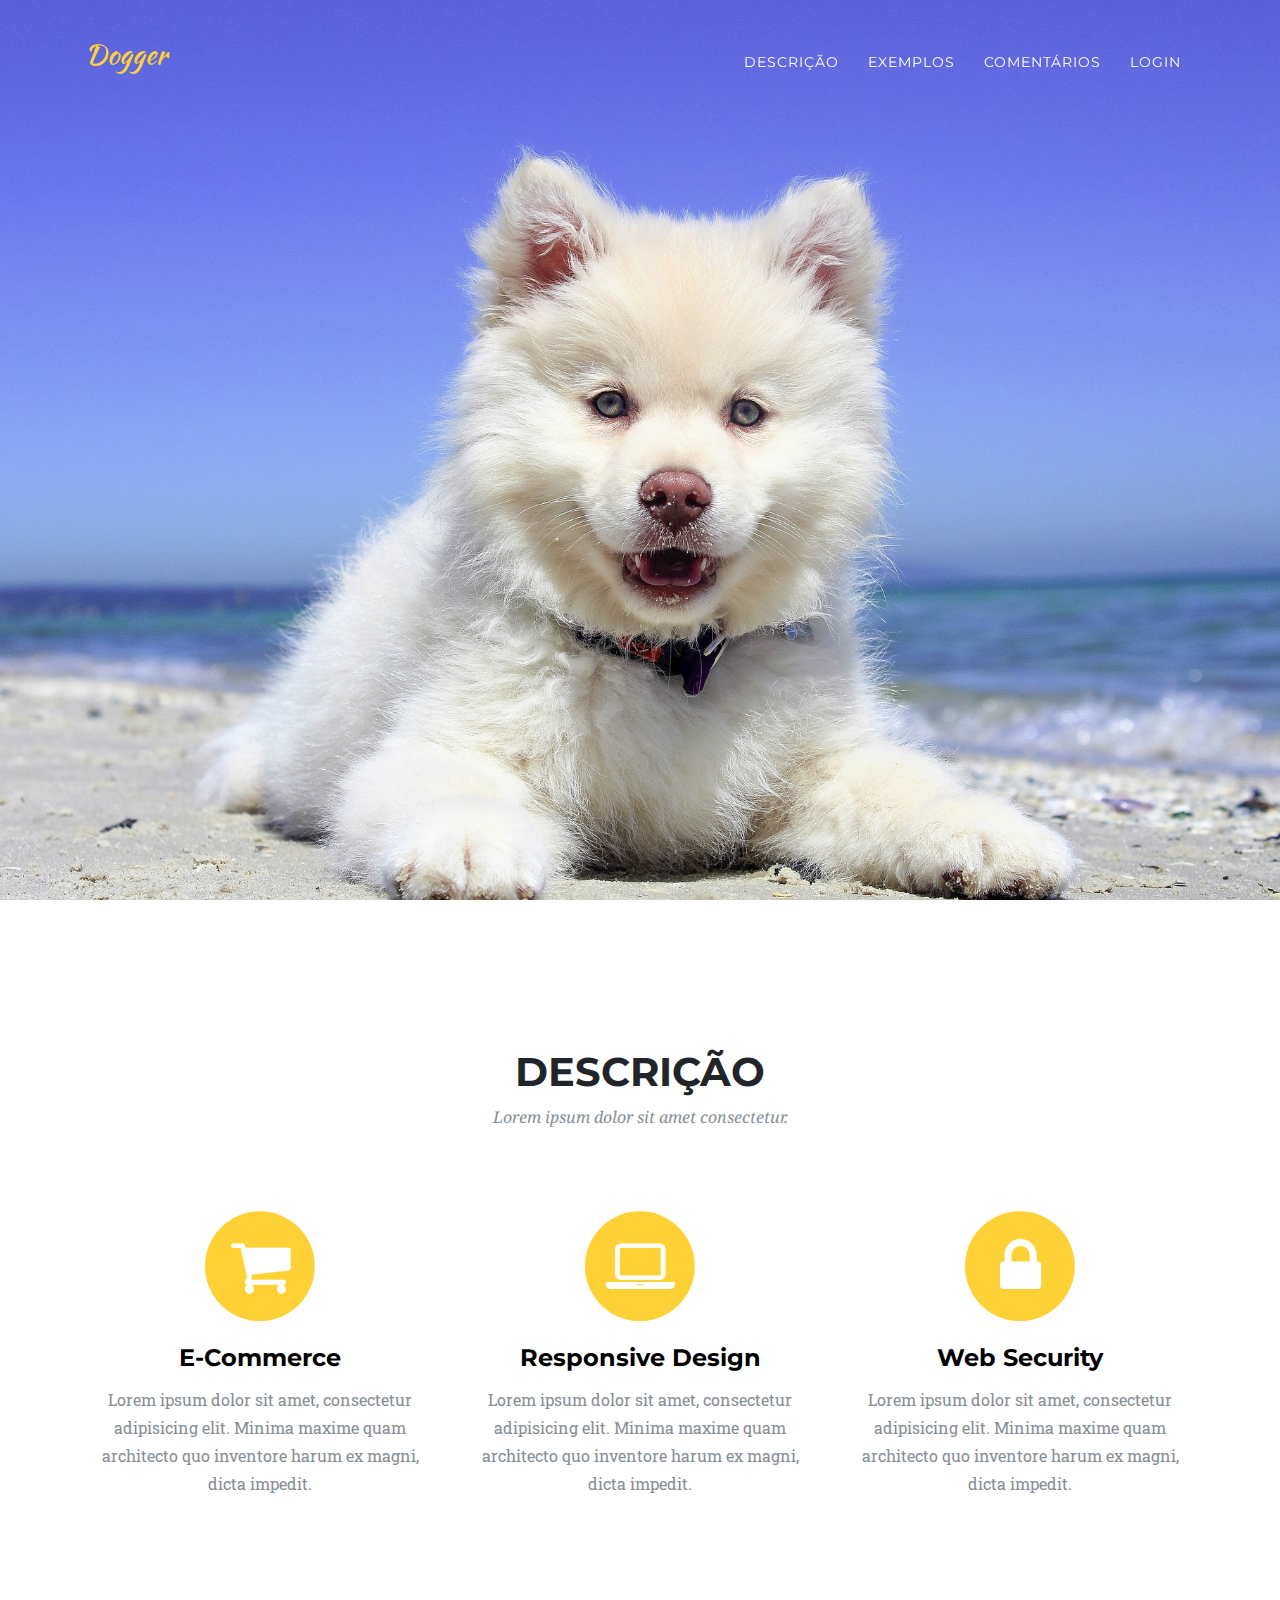
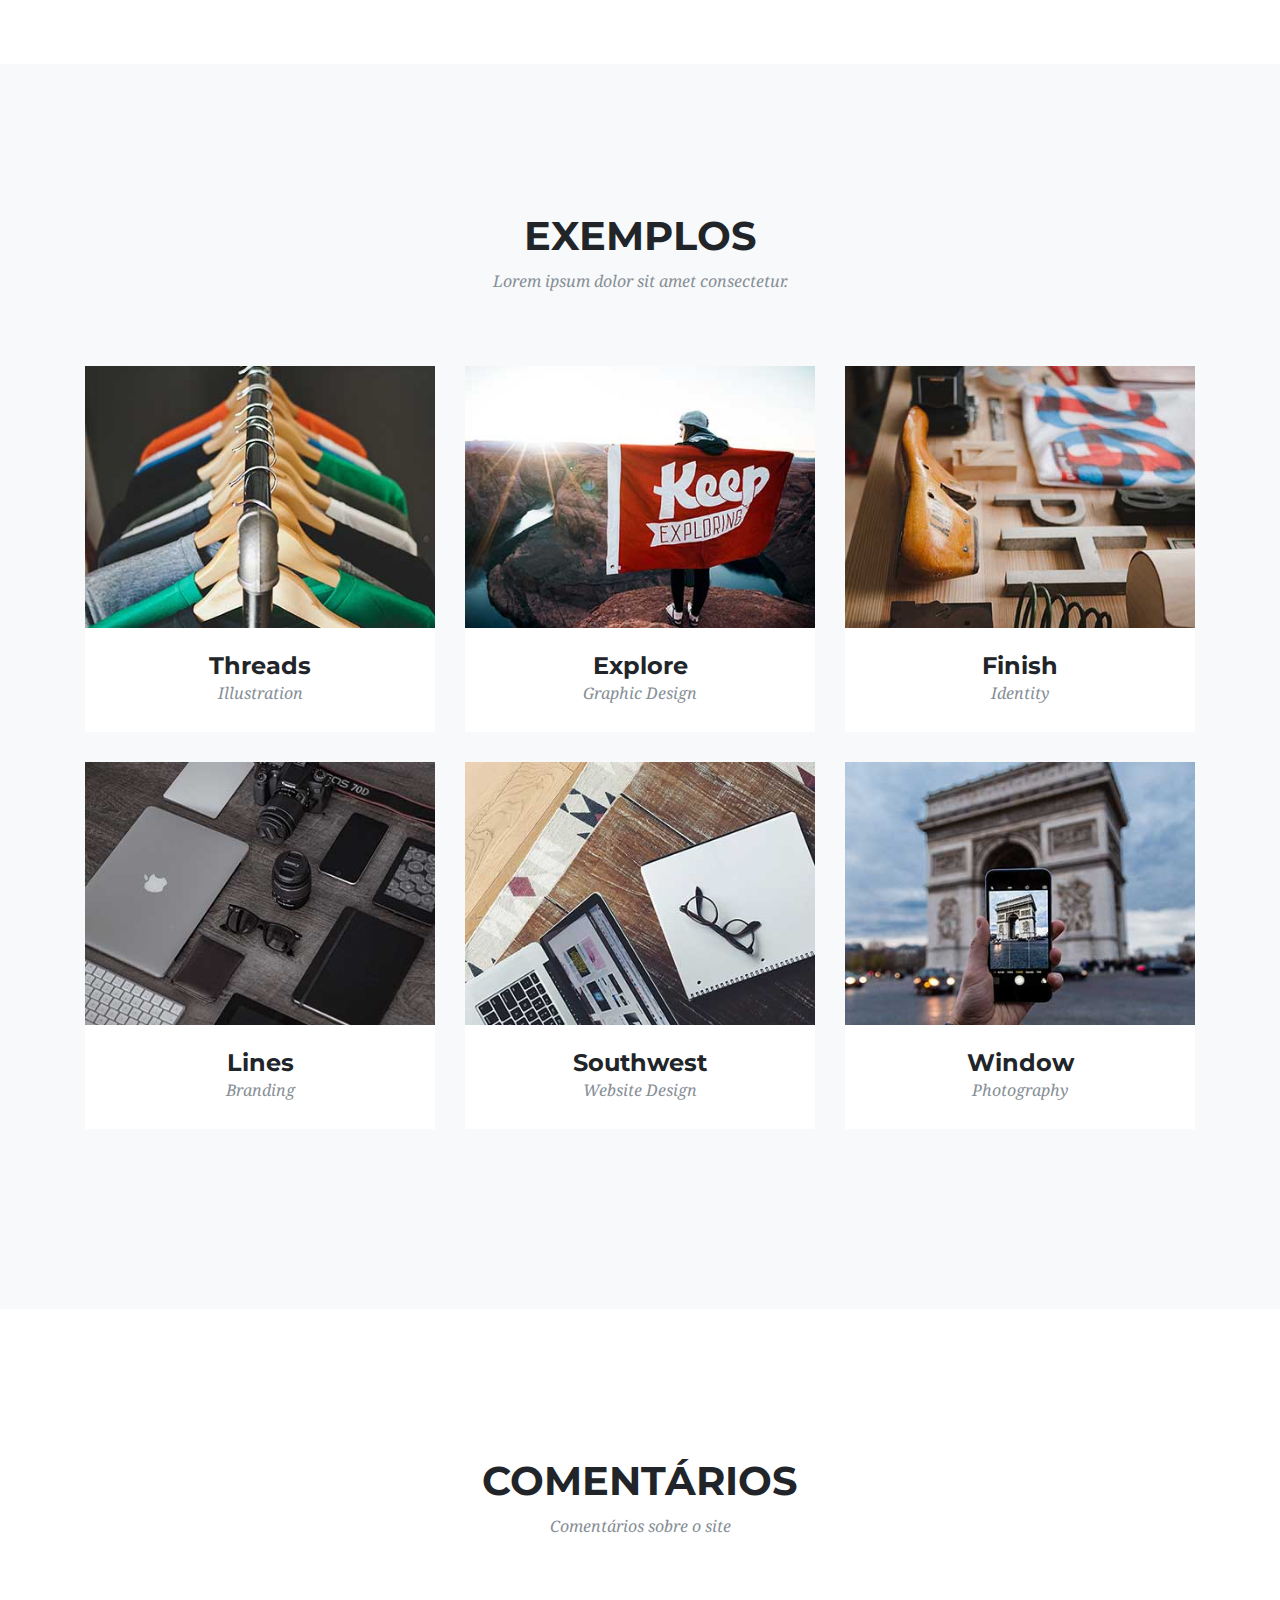
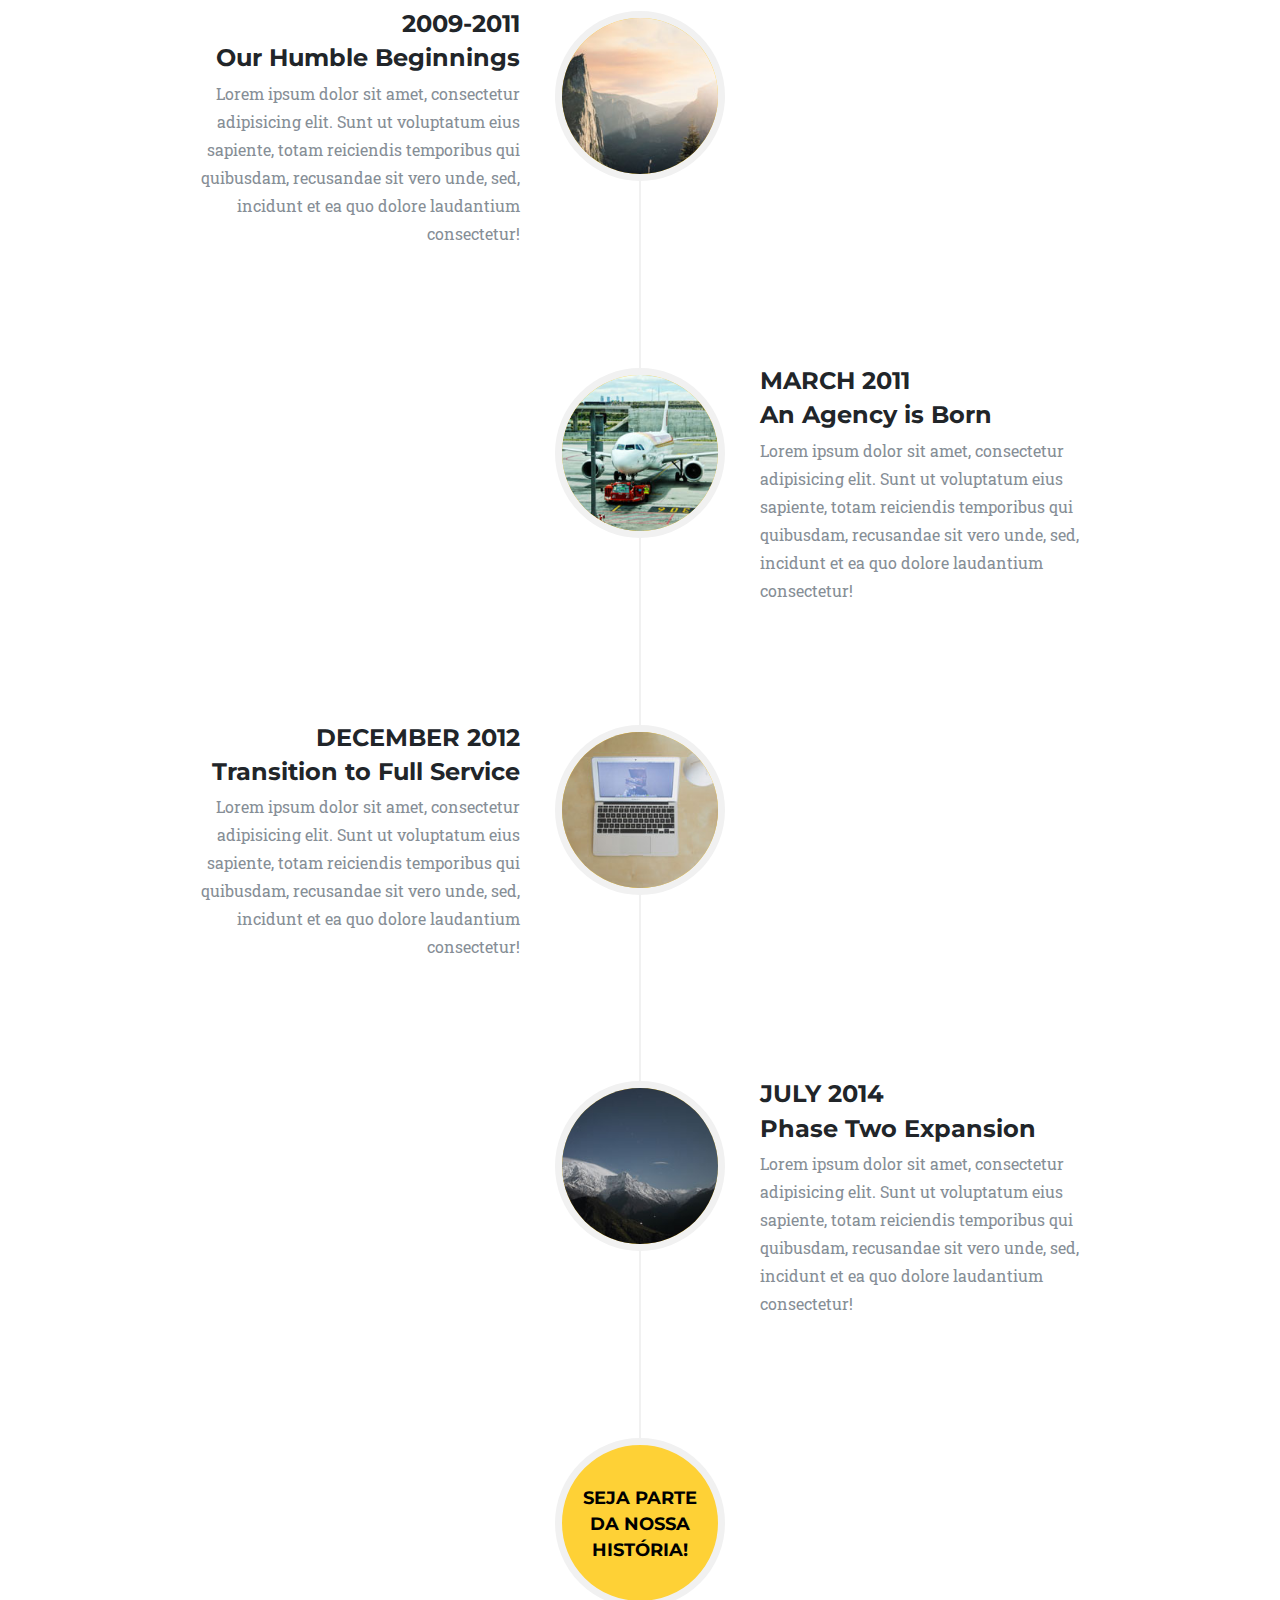
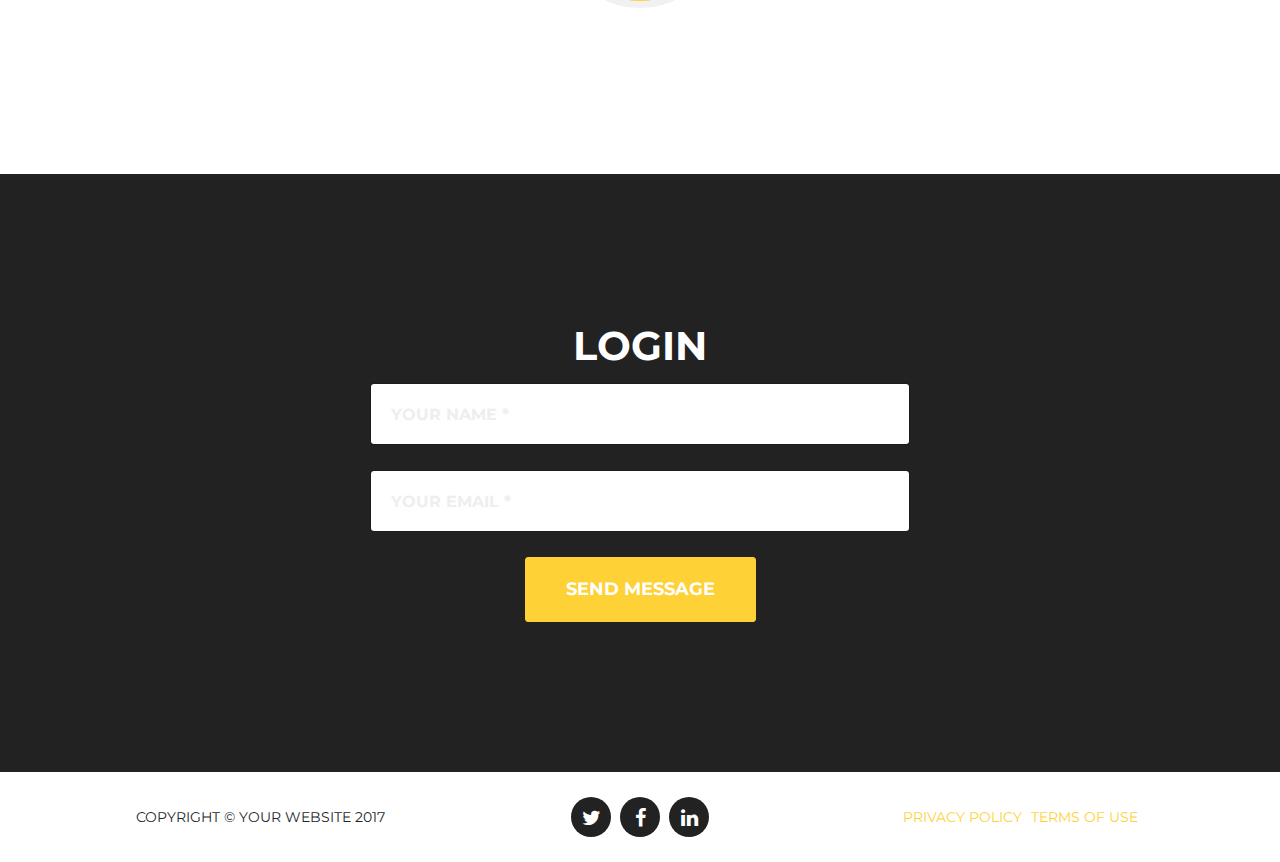
==== Dogger/index.html @ 238c6fde "Criando o manifesto" ====
﻿<!DOCTYPE html>
<html lang="en" style="height: 100%">

<head>

    <!-- Meta -->
    <meta charset="utf-8" />
    <meta name="viewport" content="width=device-width, initial-scale=1" />
    <meta name="author" content="Overcode" />
    <meta name="description" content="Descrição do site Dogger" />
    <meta name="keywords" content="cachorro" />
    <meta property="og:url" content="https://site.azurewebsites.net/" />
    <meta property="og:title" content="Dogger" />
    <meta property="og:description" content="Descrição do site Dogger" />
    <meta property="og:image" content="img/beach.jpg" />
    <link rel="shortcut icon" href="favicon.ico" />
    <link rel="shortcut icon" href="favicon.png" />
    <link rel="apple-touch-icon" sizes="57x57" href="apple-icon-57x57.png" />
    <link rel="apple-touch-icon" sizes="60x60" href="apple-icon-60x60.png" />
    <link rel="apple-touch-icon" sizes="72x72" href="apple-icon-72x72.png" />
    <link rel="apple-touch-icon" sizes="76x76" href="apple-icon-76x76.png" />
    <link rel="apple-touch-icon" sizes="114x114" href="apple-icon-114x114.png" />
    <link rel="apple-touch-icon" sizes="120x120" href="apple-icon-120x120.png" />
    <link rel="apple-touch-icon" sizes="144x144" href="apple-icon-144x144.png" />
    <link rel="apple-touch-icon" sizes="152x152" href="apple-icon-152x152.png" />
    <link rel="apple-touch-icon" sizes="180x180" href="apple-icon-180x180.png" />
    <link rel="icon" type="image/png" sizes="16x16" href="favicon-16x16.png" />
    <link rel="icon" type="image/png" sizes="32x32" href="favicon-32x32.png" />
    <link rel="icon" type="image/png" sizes="36x36" href="android-icon-36x36.png" />
    <link rel="icon" type="image/png" sizes="48x48" href="android-icon-48x48.png" />
    <link rel="icon" type="image/png" sizes="72x72" href="android-icon-72x72.png" />
    <link rel="icon" type="image/png" sizes="96x96" href="favicon-96x96.png" />
    <link rel="icon" type="image/png" sizes="144x144" href="android-icon-144x144.png" />
    <link rel="icon" type="image/png" sizes="192x192" href="android-icon-192x192.png" />
    <link rel="manifest" href="manifest.json" />
    <meta name="msapplication-TileColor" content="#ffffff" />
    <meta name="msapplication-TileImage" content="ms-icon-144x144.png" />
    <meta name="theme-color" content="#ffcc00" />

    <title>Dogger</title>

    <!-- Bootstrap core CSS -->
    <link href="vendor/bootstrap/css/bootstrap.css" rel="stylesheet">

    <!-- Custom fonts for this template -->
    <link href="vendor/font-awesome/css/font-awesome.min.css" rel="stylesheet" type="text/css">
    <link href="https://fonts.googleapis.com/css?family=Montserrat:400,700" rel="stylesheet" type="text/css">
    <link href='https://fonts.googleapis.com/css?family=Kaushan+Script' rel='stylesheet' type='text/css'>
    <link href='https://fonts.googleapis.com/css?family=Droid+Serif:400,700,400italic,700italic' rel='stylesheet' type='text/css'>
    <link href='https://fonts.googleapis.com/css?family=Roboto+Slab:400,100,300,700' rel='stylesheet' type='text/css'>

    <!-- Custom styles for this template -->
    <link href="css/agency.css" rel="stylesheet">
</head>

<body id="page-top" style="height: 100%">

    <!-- Navigation -->
    <nav class="navbar navbar-expand-lg navbar-dark fixed-top" id="mainNav">
        <div class="container">
            <a class="navbar-brand js-scroll-trigger" href="#page-top">
                <!--<img src="img/dogger003.svg" width="100" height="50" />-->
                <p>Dogger</p>

            </a>
            <button class="navbar-toggler navbar-toggler-right" type="button" data-toggle="collapse" data-target="#navbarResponsive" aria-controls="navbarResponsive" aria-expanded="false" aria-label="Toggle navigation">
                Menu
                <i class="fa fa-bars"></i>
            </button>
            <div class="collapse navbar-collapse" id="navbarResponsive">
                <ul class="navbar-nav ml-auto">
                    <li class="nav-item">
                        <a class="nav-link js-scroll-trigger" href="#services">Descrição</a>
                    </li>
                    <li class="nav-item">
                        <a class="nav-link js-scroll-trigger" href="#portfolio">exemplos</a>
                    </li>
                    <li class="nav-item">
                        <a class="nav-link js-scroll-trigger" href="#about">Comentários</a>
                    </li>
                    <!--
                    <li class="nav-item">
                      <a class="nav-link js-scroll-trigger" href="#team">Nathan</a>
                    </li>
                    -->
                    <li class="nav-item">
                        <a class="nav-link js-scroll-trigger" href="#contact">Login</a>
                    </li>
                </ul>
            </div>
        </div>
    </nav>

    <!-- Header -->
    <header class="masthead" id="inicial" style="height: 100%">

        <!--<div class="container intro-text">
          <div class="intro-text">


            <div class="intro-lead-in" >Welcome To Our Studio!</div>
            <div class="intro-heading">It's Nice To Meet You</div>
             <a class="btn btn-xl js-scroll-trigger" href="#services">Tell Me More</a>

          </div>

        </div>-->
    </header>

    <!-- Services -->
    <section id="services">
        <div class="container">
            <div class="row">
                <div class="col-lg-12 text-center">
                    <h2 class="section-heading">Descrição</h2>
                    <h3 class="section-subheading text-muted">Lorem ipsum dolor sit amet consectetur.</h3>
                </div>
            </div>
            <div class="row text-center">
                <div class="col-md-4">
                    <span class="fa-stack fa-4x">
                        <i class="fa fa-circle fa-stack-2x text-primary"></i>
                        <i class="fa fa-shopping-cart fa-stack-1x fa-inverse"></i>
                    </span>
                    <h4 class="service-heading" collor="black">E-Commerce</h4>
                    <p class="text-muted">Lorem ipsum dolor sit amet, consectetur adipisicing elit. Minima maxime quam architecto quo inventore harum ex magni, dicta impedit.</p>
                </div>
                <div class="col-md-4">
                    <span class="fa-stack fa-4x">
                        <i class="fa fa-circle fa-stack-2x text-primary"></i>
                        <i class="fa fa-laptop fa-stack-1x fa-inverse"></i>
                    </span>
                    <h4 class="service-heading">Responsive Design</h4>
                    <p class="text-muted">Lorem ipsum dolor sit amet, consectetur adipisicing elit. Minima maxime quam architecto quo inventore harum ex magni, dicta impedit.</p>
                </div>
                <div class="col-md-4">
                    <span class="fa-stack fa-4x">
                        <i class="fa fa-circle fa-stack-2x text-primary"></i>
                        <i class="fa fa-lock fa-stack-1x fa-inverse"></i>
                    </span>
                    <h4 class="service-heading">Web Security</h4>
                    <p class="text-muted">Lorem ipsum dolor sit amet, consectetur adipisicing elit. Minima maxime quam architecto quo inventore harum ex magni, dicta impedit.</p>
                </div>
            </div>
        </div>
    </section>

    <!-- Portfolio Grid -->
    <section class="bg-light" id="portfolio">
        <div class="container">
            <div class="row">
                <div class="col-lg-12 text-center">
                    <h2 class="section-heading">Exemplos</h2>
                    <h3 class="section-subheading text-muted">Lorem ipsum dolor sit amet consectetur.</h3>
                </div>
            </div>
            <div class="row">
                <div class="col-md-4 col-sm-6 portfolio-item">
                    <a class="portfolio-link" data-toggle="modal" href="#portfolioModal1">
                        <div class="portfolio-hover">
                            <div class="portfolio-hover-content">
                                <i class="fa fa-plus fa-3x"></i>
                            </div>
                        </div>
                        <img class="img-fluid" src="img/portfolio/01-thumbnail.jpg" alt="">
                    </a>
                    <div class="portfolio-caption">
                        <h4>Threads</h4>
                        <p class="text-muted">Illustration</p>
                    </div>
                </div>
                <div class="col-md-4 col-sm-6 portfolio-item">
                    <a class="portfolio-link" data-toggle="modal" href="#portfolioModal2">
                        <div class="portfolio-hover">
                            <div class="portfolio-hover-content">
                                <i class="fa fa-plus fa-3x"></i>
                            </div>
                        </div>
                        <img class="img-fluid" src="img/portfolio/02-thumbnail.jpg" alt="">
                    </a>
                    <div class="portfolio-caption">
                        <h4>Explore</h4>
                        <p class="text-muted">Graphic Design</p>
                    </div>
                </div>
                <div class="col-md-4 col-sm-6 portfolio-item">
                    <a class="portfolio-link" data-toggle="modal" href="#portfolioModal3">
                        <div class="portfolio-hover">
                            <div class="portfolio-hover-content">
                                <i class="fa fa-plus fa-3x"></i>
                            </div>
                        </div>
                        <img class="img-fluid" src="img/portfolio/03-thumbnail.jpg" alt="">
                    </a>
                    <div class="portfolio-caption">
                        <h4>Finish</h4>
                        <p class="text-muted">Identity</p>
                    </div>
                </div>
                <div class="col-md-4 col-sm-6 portfolio-item">
                    <a class="portfolio-link" data-toggle="modal" href="#portfolioModal4">
                        <div class="portfolio-hover">
                            <div class="portfolio-hover-content">
                                <i class="fa fa-plus fa-3x"></i>
                            </div>
                        </div>
                        <img class="img-fluid" src="img/portfolio/04-thumbnail.jpg" alt="">
                    </a>
                    <div class="portfolio-caption">
                        <h4>Lines</h4>
                        <p class="text-muted">Branding</p>
                    </div>
                </div>
                <div class="col-md-4 col-sm-6 portfolio-item">
                    <a class="portfolio-link" data-toggle="modal" href="#portfolioModal5">
                        <div class="portfolio-hover">
                            <div class="portfolio-hover-content">
                                <i class="fa fa-plus fa-3x"></i>
                            </div>
                        </div>
                        <img class="img-fluid" src="img/portfolio/05-thumbnail.jpg" alt="">
                    </a>
                    <div class="portfolio-caption">
                        <h4>Southwest</h4>
                        <p class="text-muted">Website Design</p>
                    </div>
                </div>
                <div class="col-md-4 col-sm-6 portfolio-item">
                    <a class="portfolio-link" data-toggle="modal" href="#portfolioModal6">
                        <div class="portfolio-hover">
                            <div class="portfolio-hover-content">
                                <i class="fa fa-plus fa-3x"></i>
                            </div>
                        </div>
                        <img class="img-fluid" src="img/portfolio/06-thumbnail.jpg" alt="">
                    </a>
                    <div class="portfolio-caption">
                        <h4>Window</h4>
                        <p class="text-muted">Photography</p>
                    </div>
                </div>
            </div>
        </div>
    </section>

    <!-- About -->
    <section id="about">
        <div class="container">
            <div class="row">
                <div class="col-lg-12 text-center">
                    <h2 class="section-heading">Comentários</h2>
                    <h3 class="section-subheading text-muted">Comentários sobre o site</h3>
                </div>
            </div>
            <div class="row">
                <div class="col-lg-12">
                    <ul class="timeline">
                        <li>
                            <div class="timeline-image">
                                <img class="rounded-circle img-fluid" src="img/about/1.jpg" alt="">
                            </div>
                            <div class="timeline-panel">
                                <div class="timeline-heading">
                                    <h4>2009-2011</h4>
                                    <h4 class="subheading">Our Humble Beginnings</h4>
                                </div>
                                <div class="timeline-body">
                                    <p class="text-muted">Lorem ipsum dolor sit amet, consectetur adipisicing elit. Sunt ut voluptatum eius sapiente, totam reiciendis temporibus qui quibusdam, recusandae sit vero unde, sed, incidunt et ea quo dolore laudantium consectetur!</p>
                                </div>
                            </div>
                        </li>
                        <li class="timeline-inverted">
                            <div class="timeline-image">
                                <img class="rounded-circle img-fluid" src="img/about/2.jpg" alt="">
                            </div>
                            <div class="timeline-panel">
                                <div class="timeline-heading">
                                    <h4>March 2011</h4>
                                    <h4 class="subheading">An Agency is Born</h4>
                                </div>
                                <div class="timeline-body">
                                    <p class="text-muted">Lorem ipsum dolor sit amet, consectetur adipisicing elit. Sunt ut voluptatum eius sapiente, totam reiciendis temporibus qui quibusdam, recusandae sit vero unde, sed, incidunt et ea quo dolore laudantium consectetur!</p>
                                </div>
                            </div>
                        </li>
                        <li>
                            <div class="timeline-image">
                                <img class="rounded-circle img-fluid" src="img/about/3.jpg" alt="">
                            </div>
                            <div class="timeline-panel">
                                <div class="timeline-heading">
                                    <h4>December 2012</h4>
                                    <h4 class="subheading">Transition to Full Service</h4>
                                </div>
                                <div class="timeline-body">
                                    <p class="text-muted">Lorem ipsum dolor sit amet, consectetur adipisicing elit. Sunt ut voluptatum eius sapiente, totam reiciendis temporibus qui quibusdam, recusandae sit vero unde, sed, incidunt et ea quo dolore laudantium consectetur!</p>
                                </div>
                            </div>
                        </li>
                        <li class="timeline-inverted">
                            <div class="timeline-image">
                                <img class="rounded-circle img-fluid" src="img/about/4.jpg" alt="">
                            </div>
                            <div class="timeline-panel">
                                <div class="timeline-heading">
                                    <h4>July 2014</h4>
                                    <h4 class="subheading">Phase Two Expansion</h4>
                                </div>
                                <div class="timeline-body">
                                    <p class="text-muted">Lorem ipsum dolor sit amet, consectetur adipisicing elit. Sunt ut voluptatum eius sapiente, totam reiciendis temporibus qui quibusdam, recusandae sit vero unde, sed, incidunt et ea quo dolore laudantium consectetur!</p>
                                </div>
                            </div>
                        </li>
                        <li class="timeline-inverted">
                            <div class="timeline-image">
                                <h4>
                                    Seja Parte
                                    <br>da Nossa
                                    <br>História!
                                </h4>
                            </div>
                        </li>
                    </ul>
                </div>
            </div>
        </div>
    </section>

    <!-- Team
    <section class="bg-light" id="team">
      <div class="container">
        <div class="row">
          <div class="col-lg-12 text-center">

            <h2 class="section-heading">Our Amazing Team</h2>
            <h3 class="section-subheading text-muted">Lorem ipsum dolor sit amet consectetur.</h3>
          </div>
        </div>
        <div class="row">
          <div class="col-sm-4">
            <div class="team-member">
              <img class="mx-auto rounded-circle" src="img/team/1.jpg" alt="">
              <h4>Kay Garland</h4>
              <p class="text-muted">Lead Designer</p>
              <ul class="list-inline social-buttons">
                <li class="list-inline-item">
                  <a href="#">
                    <i class="fa fa-twitter"></i>
                  </a>
                </li>
                <li class="list-inline-item">
                  <a href="#">
                    <i class="fa fa-facebook"></i>
                  </a>
                </li>
                <li class="list-inline-item">
                  <a href="#">
                    <i class="fa fa-linkedin"></i>
                  </a>
                </li>
              </ul>
            </div>
          </div>
          <div class="col-sm-4">
            <div class="team-member">
              <img class="mx-auto rounded-circle" src="img/team/2.jpg" alt="">
              <h4>Larry Parker</h4>
              <p class="text-muted">Lead Marketer</p>
              <ul class="list-inline social-buttons">
                <li class="list-inline-item">
                  <a href="#">
                    <i class="fa fa-twitter"></i>
                  </a>
                </li>
                <li class="list-inline-item">
                  <a href="#">
                    <i class="fa fa-facebook"></i>
                  </a>
                </li>
                <li class="list-inline-item">
                  <a href="#">
                    <i class="fa fa-linkedin"></i>
                  </a>
                </li>
              </ul>
            </div>
          </div>
          <div class="col-sm-4">
            <div class="team-member">
              <img class="mx-auto rounded-circle" src="img/team/3.jpg" alt="">
              <h4>Diana Pertersen</h4>
              <p class="text-muted">Lead Developer</p>
              <ul class="list-inline social-buttons">
                <li class="list-inline-item">
                  <a href="#">
                    <i class="fa fa-twitter"></i>
                  </a>
                </li>
                <li class="list-inline-item">
                  <a href="#">
                    <i class="fa fa-facebook"></i>
                  </a>
                </li>
                <li class="list-inline-item">
                  <a href="#">
                    <i class="fa fa-linkedin"></i>
                  </a>
                </li>
              </ul>
            </div>
          </div>
        </div>
        <div class="row">
          <div class="col-lg-8 mx-auto text-center">
            <p class="large text-muted">Lorem ipsum dolor sit amet, consectetur adipisicing elit. Aut eaque, laboriosam veritatis, quos non quis ad perspiciatis, totam corporis ea, alias ut unde.</p>
          </div>
        </div>
      </div>
    </section>

    <!-- Clients
    <section class="py-5">
      <div class="container">
        <div class="row">
          <div class="col-md-3 col-sm-6">
            <a href="#">
              <img class="img-fluid d-block mx-auto" src="img/logos/envato.jpg" alt="">
            </a>
          </div>
          <div class="col-md-3 col-sm-6">
            <a href="#">
              <img class="img-fluid d-block mx-auto" src="img/logos/designmodo.jpg" alt="">
            </a>
          </div>
          <div class="col-md-3 col-sm-6">
            <a href="#">
              <img class="img-fluid d-block mx-auto" src="img/logos/themeforest.jpg" alt="">
            </a>
          </div>
          <div class="col-md-3 col-sm-6">
            <a href="#">
              <img class="img-fluid d-block mx-auto" src="img/logos/creative-market.jpg" alt="">
            </a>
          </div>
        </div>
      </div>
    </section>
    -->
    <!-- Contact -->
    <section id="contact">
        <div class="container">
            <div class="row">
                <div class="col-lg-12 text-center">
                    <h2 class="section-heading">Login</h2>
                    <!--
                    <h3 class="section-subheading text-muted">Lorem ipsum dolor sit amet consectetur.</h3>
                    -->
                </div>
            </div>
            <div class="row">
                <div class="col-lg-12">
                    <form id="contactForm" name="sentMessage" novalidate>
                        <div class="row justify-content-center">
                            <div class="col-md-6">
                                <div class="form-group">
                                    <input class="form-control" id="name" type="text" placeholder="Your Name *" required data-validation-required-message="Please enter your name.">
                                    <p class="help-block text-danger"></p>
                                </div>
                                <div class="form-group">
                                    <input class="form-control" id="email" type="email" placeholder="Your Email *" required data-validation-required-message="Please enter your email address.">
                                    <p class="help-block text-danger"></p>
                                </div>
                                <!-------
                                <div class="form-group">
                                  <input class="form-control" id="phone" type="tel" placeholder="Your Phone *" required data-validation-required-message="Please enter your phone number.">
                                  <p class="help-block text-danger"></p>
                                </div>
                                -------->
                            </div>
                            <!-------
                            <div class="col-md-12">
                              <div class="form-group">
                                <textarea class="form-control" id="message" placeholder="Your Message *" required data-validation-required-message="Please enter a message."></textarea>
                                <p class="help-block text-danger"></p>
                              </div>
                            </div>
                            ------>
                            <div class="clearfix"></div>
                            <div class="col-lg-12 text-center">
                                <div id="success"></div>
                                <button id="sendMessageButton" class="btn btn-xl" type="submit">Send Message</button>
                            </div>
                        </div>
                    </form>
                </div>
            </div>
        </div>
    </section>

    <!-- Footer -->
    <footer>
        <div class="container">
            <div class="row">
                <div class="col-md-4">
                    <span class="copyright">Copyright &copy; Your Website 2017</span>
                </div>
                <div class="col-md-4">
                    <ul class="list-inline social-buttons">
                        <li class="list-inline-item">
                            <a href="#">
                                <i class="fa fa-twitter"></i>
                            </a>
                        </li>
                        <li class="list-inline-item">
                            <a href="#">
                                <i class="fa fa-facebook"></i>
                            </a>
                        </li>
                        <li class="list-inline-item">
                            <a href="#">
                                <i class="fa fa-linkedin"></i>
                            </a>
                        </li>
                    </ul>
                </div>
                <div class="col-md-4">
                    <ul class="list-inline quicklinks">
                        <li class="list-inline-item">
                            <a href="#">Privacy Policy</a>
                        </li>
                        <li class="list-inline-item">
                            <a href="#">Terms of Use</a>
                        </li>
                    </ul>
                </div>
            </div>
        </div>
    </footer>

    <!-- Portfolio Modals -->
    <!-- Modal 1 -->
    <div class="portfolio-modal modal fade" id="portfolioModal1" tabindex="-1" role="dialog" aria-hidden="true">
        <div class="modal-dialog">
            <div class="modal-content">
                <div class="close-modal" data-dismiss="modal">
                    <div class="lr">
                        <div class="rl"></div>
                    </div>
                </div>
                <div class="container">
                    <div class="row">
                        <div class="col-lg-8 mx-auto">
                            <div class="modal-body">
                                <!-- Project Details Go Here -->
                                <h2>Project Name</h2>
                                <p class="item-intro text-muted">Lorem ipsum dolor sit amet consectetur.</p>
                                <img class="img-fluid d-block mx-auto" src="img/portfolio/01-full.jpg" alt="">
                                <p>Use this area to describe your project. Lorem ipsum dolor sit amet, consectetur adipisicing elit. Est blanditiis dolorem culpa incidunt minus dignissimos deserunt repellat aperiam quasi sunt officia expedita beatae cupiditate, maiores repudiandae, nostrum, reiciendis facere nemo!</p>
                                <ul class="list-inline">
                                    <li>Date: January 2017</li>
                                    <li>Client: Threads</li>
                                    <li>Category: Illustration</li>
                                </ul>
                                <button class="btn btn-primary" data-dismiss="modal" type="button">
                                    <i class="fa fa-times"></i>
                                    Close Project
                                </button>
                            </div>
                        </div>
                    </div>
                </div>
            </div>
        </div>
    </div>

    <!-- Modal 2 -->
    <div class="portfolio-modal modal fade" id="portfolioModal2" tabindex="-1" role="dialog" aria-hidden="true">
        <div class="modal-dialog">
            <div class="modal-content">
                <div class="close-modal" data-dismiss="modal">
                    <div class="lr">
                        <div class="rl"></div>
                    </div>
                </div>
                <div class="container">
                    <div class="row">
                        <div class="col-lg-8 mx-auto">
                            <div class="modal-body">
                                <!-- Project Details Go Here -->
                                <h2>Project Name</h2>
                                <p class="item-intro text-muted">Lorem ipsum dolor sit amet consectetur.</p>
                                <img class="img-fluid d-block mx-auto" src="img/portfolio/02-full.jpg" alt="">
                                <p>Use this area to describe your project. Lorem ipsum dolor sit amet, consectetur adipisicing elit. Est blanditiis dolorem culpa incidunt minus dignissimos deserunt repellat aperiam quasi sunt officia expedita beatae cupiditate, maiores repudiandae, nostrum, reiciendis facere nemo!</p>
                                <ul class="list-inline">
                                    <li>Date: January 2017</li>
                                    <li>Client: Explore</li>
                                    <li>Category: Graphic Design</li>
                                </ul>
                                <button class="btn btn-primary" data-dismiss="modal" type="button">
                                    <i class="fa fa-times"></i>
                                    Close Project
                                </button>
                            </div>
                        </div>
                    </div>
                </div>
            </div>
        </div>
    </div>

    <!-- Modal 3 -->
    <div class="portfolio-modal modal fade" id="portfolioModal3" tabindex="-1" role="dialog" aria-hidden="true">
        <div class="modal-dialog">
            <div class="modal-content">
                <div class="close-modal" data-dismiss="modal">
                    <div class="lr">
                        <div class="rl"></div>
                    </div>
                </div>
                <div class="container">
                    <div class="row">
                        <div class="col-lg-8 mx-auto">
                            <div class="modal-body">
                                <!-- Project Details Go Here -->
                                <h2>Project Name</h2>
                                <p class="item-intro text-muted">Lorem ipsum dolor sit amet consectetur.</p>
                                <img class="img-fluid d-block mx-auto" src="img/portfolio/03-full.jpg" alt="">
                                <p>Use this area to describe your project. Lorem ipsum dolor sit amet, consectetur adipisicing elit. Est blanditiis dolorem culpa incidunt minus dignissimos deserunt repellat aperiam quasi sunt officia expedita beatae cupiditate, maiores repudiandae, nostrum, reiciendis facere nemo!</p>
                                <ul class="list-inline">
                                    <li>Date: January 2017</li>
                                    <li>Client: Finish</li>
                                    <li>Category: Identity</li>
                                </ul>
                                <button class="btn btn-primary" data-dismiss="modal" type="button">
                                    <i class="fa fa-times"></i>
                                    Close Project
                                </button>
                            </div>
                        </div>
                    </div>
                </div>
            </div>
        </div>
    </div>

    <!-- Modal 4 -->
    <div class="portfolio-modal modal fade" id="portfolioModal4" tabindex="-1" role="dialog" aria-hidden="true">
        <div class="modal-dialog">
            <div class="modal-content">
                <div class="close-modal" data-dismiss="modal">
                    <div class="lr">
                        <div class="rl"></div>
                    </div>
                </div>
                <div class="container">
                    <div class="row">
                        <div class="col-lg-8 mx-auto">
                            <div class="modal-body">
                                <!-- Project Details Go Here -->
                                <h2>Project Name</h2>
                                <p class="item-intro text-muted">Lorem ipsum dolor sit amet consectetur.</p>
                                <img class="img-fluid d-block mx-auto" src="img/portfolio/04-full.jpg" alt="">
                                <p>Use this area to describe your project. Lorem ipsum dolor sit amet, consectetur adipisicing elit. Est blanditiis dolorem culpa incidunt minus dignissimos deserunt repellat aperiam quasi sunt officia expedita beatae cupiditate, maiores repudiandae, nostrum, reiciendis facere nemo!</p>
                                <ul class="list-inline">
                                    <li>Date: January 2017</li>
                                    <li>Client: Lines</li>
                                    <li>Category: Branding</li>
                                </ul>
                                <button class="btn btn-primary" data-dismiss="modal" type="button">
                                    <i class="fa fa-times"></i>
                                    Close Project
                                </button>
                            </div>
                        </div>
                    </div>
                </div>
            </div>
        </div>
    </div>

    <!-- Modal 5 -->
    <div class="portfolio-modal modal fade" id="portfolioModal5" tabindex="-1" role="dialog" aria-hidden="true">
        <div class="modal-dialog">
            <div class="modal-content">
                <div class="close-modal" data-dismiss="modal">
                    <div class="lr">
                        <div class="rl"></div>
                    </div>
                </div>
                <div class="container">
                    <div class="row">
                        <div class="col-lg-8 mx-auto">
                            <div class="modal-body">
                                <!-- Project Details Go Here -->
                                <h2>Project Name</h2>
                                <p class="item-intro text-muted">Lorem ipsum dolor sit amet consectetur.</p>
                                <img class="img-fluid d-block mx-auto" src="img/portfolio/05-full.jpg" alt="">
                                <p>Use this area to describe your project. Lorem ipsum dolor sit amet, consectetur adipisicing elit. Est blanditiis dolorem culpa incidunt minus dignissimos deserunt repellat aperiam quasi sunt officia expedita beatae cupiditate, maiores repudiandae, nostrum, reiciendis facere nemo!</p>
                                <ul class="list-inline">
                                    <li>Date: January 2017</li>
                                    <li>Client: Southwest</li>
                                    <li>Category: Website Design</li>
                                </ul>
                                <button class="btn btn-primary" data-dismiss="modal" type="button">
                                    <i class="fa fa-times"></i>
                                    Close Project
                                </button>
                            </div>
                        </div>
                    </div>
                </div>
            </div>
        </div>
    </div>

    <!-- Modal 6 -->
    <div class="portfolio-modal modal fade" id="portfolioModal6" tabindex="-1" role="dialog" aria-hidden="true">
        <div class="modal-dialog">
            <div class="modal-content">
                <div class="close-modal" data-dismiss="modal">
                    <div class="lr">
                        <div class="rl"></div>
                    </div>
                </div>
                <div class="container">
                    <div class="row">
                        <div class="col-lg-8 mx-auto">
                            <div class="modal-body">
                                <!-- Project Details Go Here -->
                                <h2>Project Name</h2>
                                <p class="item-intro text-muted">Lorem ipsum dolor sit amet consectetur.</p>
                                <img class="img-fluid d-block mx-auto" src="img/portfolio/06-full.jpg" alt="">
                                <p>Use this area to describe your project. Lorem ipsum dolor sit amet, consectetur adipisicing elit. Est blanditiis dolorem culpa incidunt minus dignissimos deserunt repellat aperiam quasi sunt officia expedita beatae cupiditate, maiores repudiandae, nostrum, reiciendis facere nemo!</p>
                                <ul class="list-inline">
                                    <li>Date: January 2017</li>
                                    <li>Client: Window</li>
                                    <li>Category: Photography</li>
                                </ul>
                                <button class="btn btn-primary" data-dismiss="modal" type="button">
                                    <i class="fa fa-times"></i>
                                    Close Project
                                </button>
                            </div>
                        </div>
                    </div>
                </div>
            </div>
        </div>
    </div>

    <!-- Bootstrap core JavaScript -->
    <script src="vendor/jquery/jquery.min.js"></script>
    <script src="vendor/popper/popper.min.js"></script>
    <script src="vendor/bootstrap/js/bootstrap.min.js"></script>

    <!-- Plugin JavaScript -->
    <script src="vendor/jquery-easing/jquery.easing.min.js"></script>

    <!-- Contact form JavaScript -->
    <script src="js/jqBootstrapValidation.js"></script>
    <script src="js/contact_me.js"></script>

    <!-- Custom scripts for this template -->
    <script src="js/agency.min.js"></script>
</body>

</html>
---- Dogger/css/agency.css ----
/*!
 * Start Bootstrap - Agency v4.0.0-beta (http://startbootstrap.com/template-overviews/agency)
 * Copyright 2013-2017 Start Bootstrap
 * Licensed under MIT (https://github.com/BlackrockDigital/startbootstrap-agency/blob/master/LICENSE)
 */
body {
  overflow-x: hidden;
  font-family: 'Roboto Slab', 'Helvetica Neue', Helvetica, Arial, sans-serif; }

p {
  line-height: 1.75; }

a {
  color: #fed136; }
  a.active, a:active, a:focus, a:hover {
    color: #fec503; }

h1,
h2,
h3,
h4,
h5,
h6 {
  font-weight: 700;
  font-family: 'Montserrat', 'Helvetica Neue', Helvetica, Arial, sans-serif;
  text-transform: uppercase; }

section {
  padding: 100px 0; }
  section h2.section-heading {
    font-size: 40px;
    margin-top: 0;
    margin-bottom: 15px; }
  section h3.section-subheading {
    font-size: 16px;
    font-weight: 400;
    font-style: italic;
    margin-bottom: 75px;
    text-transform: none;
    font-family: 'Droid Serif', 'Helvetica Neue', Helvetica, Arial, sans-serif; }

@media (min-width: 768px) {
  section {
    padding: 150px 0; } }

::-moz-selection {
  background: #fed136;
  text-shadow: none; }

::selection {
  background: #fed136;
  text-shadow: none; }

img::selection {
  background: transparent; }

img::-moz-selection {
  background: transparent; }

body {
  -webkit-tap-highlight-color: #fed136; }

#mainNav {
  background-color: #222222; }
  #mainNav .navbar-toggler {
    font-size: 12px;
    right: 0;
    padding: 13px;
    text-transform: uppercase;
    color: white;
    border: 0;
    background-color: #fed136;
    font-family: 'Montserrat', 'Helvetica Neue', Helvetica, Arial, sans-serif;
    text-transform: uppercase; }
  #mainNav .navbar-brand {
    color: #fed136;
    font-family: 'Kaushan Script', 'Helvetica Neue', Helvetica, Arial, cursive; }
    #mainNav .navbar-brand.active, #mainNav .navbar-brand:active, #mainNav .navbar-brand:focus, #mainNav .navbar-brand:hover {
      color: #fec503; }
  #mainNav .navbar-nav .nav-item .nav-link {
    font-size: 90%;
    font-weight: 400;
    padding: 0.75em 0;
    letter-spacing: 1px;
    color: white;
    font-family: 'Montserrat', 'Helvetica Neue', Helvetica, Arial, sans-serif;
    text-transform: uppercase; }
    #mainNav .navbar-nav .nav-item .nav-link.active, #mainNav .navbar-nav .nav-item .nav-link:hover {
      color: #fed136; }

@media (min-width: 992px) {
  #mainNav {
    padding-top: 25px;
    padding-bottom: 25px;
    -webkit-transition: padding-top 0.3s, padding-bottom 0.3s;
    -moz-transition: padding-top 0.3s, padding-bottom 0.3s;
    transition: padding-top 0.3s, padding-bottom 0.3s;
    border: none;
    background-color: transparent; }
    #mainNav .navbar-brand {
      font-size: 1.75em;
      -webkit-transition: all 0.3s;
      -moz-transition: all 0.3s;
      transition: all 0.3s; }
    #mainNav .navbar-nav .nav-item .nav-link {
      padding: 1.1em 1em !important; }
    #mainNav.navbar-shrink {
      padding-top: 0;
      padding-bottom: 0;
      background-color: #222222; }
      #mainNav.navbar-shrink .navbar-brand {
        font-size: 1.25em;
        padding: 12px 0; } }

header.masthead {
  text-align: center;
  color: white;
  background-image: url("../img/beach.jpg");
  background-repeat: no-repeat;
  background-attachment: scroll;
  background-position: center center;
  -webkit-background-size: cover;
  -moz-background-size: cover;
  -o-background-size: cover;
  background-size: cover; }
  header.masthead .intro-text {
    padding-top: 150px;
    padding-bottom: 100px; }
    header.masthead .intro-text .intro-lead-in {
      font-size: 22px;
      font-style: italic;
      line-height: 22px;
      margin-bottom: 25px;
      font-family: 'Droid Serif', 'Helvetica Neue', Helvetica, Arial, sans-serif; }
    header.masthead .intro-text .intro-heading {
      font-size: 50px;
      font-weight: 700;
      line-height: 50px;
      margin-bottom: 25px;
      font-family: 'Montserrat', 'Helvetica Neue', Helvetica, Arial, sans-serif;
      text-transform: uppercase; }

@media (min-width: 768px) {
  header.masthead .intro-text {
    padding-top: 300px;
    padding-bottom: 200px; }
    header.masthead .intro-text .intro-lead-in {
      font-size: 40px;
      font-style: italic;
      line-height: 40px;
      margin-bottom: 25px;
      font-family: 'Droid Serif', 'Helvetica Neue', Helvetica, Arial, sans-serif; }
    header.masthead .intro-text .intro-heading {
      font-size: 75px;
      font-weight: 700;
      line-height: 75px;
      margin-bottom: 50px;
      font-family: 'Montserrat', 'Helvetica Neue', Helvetica, Arial, sans-serif;
      text-transform: uppercase; } }

.service-heading {
	color : #000;
  margin: 15px 0;
  text-transform: none; }

#portfolio .portfolio-item {
  right: 0;
  margin: 0 0 15px; }
  #portfolio .portfolio-item .portfolio-link {
    position: relative;
    display: block;
    max-width: 400px;
    margin: 0 auto;
    cursor: pointer; }
    #portfolio .portfolio-item .portfolio-link .portfolio-hover {
      position: absolute;
      width: 100%;
      height: 100%;
      -webkit-transition: all ease 0.5s;
      -moz-transition: all ease 0.5s;
      transition: all ease 0.5s;
      opacity: 0;
      background: rgba(254, 209, 54, 0.9); }
      #portfolio .portfolio-item .portfolio-link .portfolio-hover:hover {
        opacity: 1; }
      #portfolio .portfolio-item .portfolio-link .portfolio-hover .portfolio-hover-content {
        font-size: 20px;
        position: absolute;
        top: 50%;
        width: 100%;
        height: 20px;
        margin-top: -12px;
        text-align: center;
        color: white; }
        #portfolio .portfolio-item .portfolio-link .portfolio-hover .portfolio-hover-content i {
          margin-top: -12px; }
        #portfolio .portfolio-item .portfolio-link .portfolio-hover .portfolio-hover-content h3,
        #portfolio .portfolio-item .portfolio-link .portfolio-hover .portfolio-hover-content h4 {
          margin: 0; }
  #portfolio .portfolio-item .portfolio-caption {
    max-width: 400px;
    margin: 0 auto;
    padding: 25px;
    text-align: center;
    background-color: white; }
    #portfolio .portfolio-item .portfolio-caption h4 {
      margin: 0;
      text-transform: none; }
    #portfolio .portfolio-item .portfolio-caption p {
      font-size: 16px;
      font-style: italic;
      margin: 0;
      font-family: 'Droid Serif', 'Helvetica Neue', Helvetica, Arial, sans-serif; }

#portfolio * {
  z-index: 2; }

@media (min-width: 767px) {
  #portfolio .portfolio-item {
    margin: 0 0 30px; } }

.portfolio-modal .modal-dialog {
  max-width: none;
  height: 100%;
  margin: 0; }

.portfolio-modal .modal-content {
  min-height: 100%;
  padding: 100px 0;
  text-align: center;
  border: none;
  border-radius: 0;
  background-clip: border-box;
  -webkit-box-shadow: none;
  box-shadow: none; }
  .portfolio-modal .modal-content h2 {
    font-size: 3em;
    margin-bottom: 15px; }
  .portfolio-modal .modal-content p {
    margin-bottom: 30px; }
  .portfolio-modal .modal-content p.item-intro {
    font-size: 16px;
    font-style: italic;
    margin: 20px 0 30px;
    font-family: 'Droid Serif', 'Helvetica Neue', Helvetica, Arial, sans-serif; }
  .portfolio-modal .modal-content ul.list-inline {
    margin-top: 0;
    margin-bottom: 30px; }
  .portfolio-modal .modal-content img {
    margin-bottom: 30px; }
  .portfolio-modal .modal-content button {
    cursor: pointer; }

.portfolio-modal .close-modal {
  position: absolute;
  top: 25px;
  right: 25px;
  width: 75px;
  height: 75px;
  cursor: pointer;
  background-color: transparent; }
  .portfolio-modal .close-modal:hover {
    opacity: 0.3; }
  .portfolio-modal .close-modal .lr {
    /* Safari and Chrome */
    z-index: 1051;
    width: 1px;
    height: 75px;
    margin-left: 35px;
    /* IE 9 */
    -webkit-transform: rotate(45deg);
    -ms-transform: rotate(45deg);
    transform: rotate(45deg);
    background-color: #222222; }
    .portfolio-modal .close-modal .lr .rl {
      /* Safari and Chrome */
      z-index: 1052;
      width: 1px;
      height: 75px;
      /* IE 9 */
      -webkit-transform: rotate(90deg);
      -ms-transform: rotate(90deg);
      transform: rotate(90deg);
      background-color: #222222; }

.portfolio-modal .modal-backdrop {
  display: none;
  opacity: 0; }

.timeline {
  position: relative;
  padding: 0;
  list-style: none; }
  .timeline:before {
    position: absolute;
    top: 0;
    bottom: 0;
    left: 40px;
    width: 2px;
    margin-left: -1.5px;
    content: '';
    background-color: #f1f1f1; }
  .timeline > li {
    position: relative;
    min-height: 50px;
    margin-bottom: 50px; }
    .timeline > li:after, .timeline > li:before {
      display: table;
      content: ' '; }
    .timeline > li:after {
      clear: both; }
    .timeline > li .timeline-panel {
      position: relative;
      float: right;
      width: 100%;
      padding: 0 20px 0 100px;
      text-align: left; }
      .timeline > li .timeline-panel:before {
        right: auto;
        left: -15px;
        border-right-width: 15px;
        border-left-width: 0; }
      .timeline > li .timeline-panel:after {
        right: auto;
        left: -14px;
        border-right-width: 14px;
        border-left-width: 0; }
    .timeline > li .timeline-image {
      position: absolute;
      z-index: 100;
      left: 0;
      width: 80px;
      height: 80px;
      margin-left: 0;
      text-align: center;
      color: black;
      border: 7px solid #f1f1f1;
      border-radius: 100%;
      background-color: #fed136; }
      .timeline > li .timeline-image h4 {
        font-size: 10px;
        line-height: 14px;
        margin-top: 12px; }
    .timeline > li.timeline-inverted > .timeline-panel {
      float: right;
      padding: 0 20px 0 100px;
      text-align: left; }
      .timeline > li.timeline-inverted > .timeline-panel:before {
        right: auto;
        left: -15px;
        border-right-width: 15px;
        border-left-width: 0; }
      .timeline > li.timeline-inverted > .timeline-panel:after {
        right: auto;
        left: -14px;
        border-right-width: 14px;
        border-left-width: 0; }
    .timeline > li:last-child {
      margin-bottom: 0; }
  .timeline .timeline-heading h4 {
    margin-top: 0;
    color: inherit; }
    .timeline .timeline-heading h4.subheading {
      text-transform: none; }
  .timeline .timeline-body > ul,
  .timeline .timeline-body > p {
    margin-bottom: 0; }

@media (min-width: 768px) {
  .timeline:before {
    left: 50%; }
  .timeline > li {
    min-height: 100px;
    margin-bottom: 100px; }
    .timeline > li .timeline-panel {
      float: left;
      width: 41%;
      padding: 0 20px 20px 30px;
      text-align: right; }
    .timeline > li .timeline-image {
      left: 50%;
      width: 100px;
      height: 100px;
      margin-left: -50px; }
      .timeline > li .timeline-image h4 {
        font-size: 13px;
        line-height: 18px;
        margin-top: 16px; }
    .timeline > li.timeline-inverted > .timeline-panel {
      float: right;
      padding: 0 30px 20px 20px;
      text-align: left; } }

@media (min-width: 992px) {
  .timeline > li {
    min-height: 150px; }
    .timeline > li .timeline-panel {
      padding: 0 20px 20px; }
    .timeline > li .timeline-image {
      width: 150px;
      height: 150px;
      margin-left: -75px; }
      .timeline > li .timeline-image h4 {
        font-size: 18px;
        line-height: 26px;
        margin-top: 30px; }
    .timeline > li.timeline-inverted > .timeline-panel {
      padding: 0 20px 20px; } }

@media (min-width: 1200px) {
  .timeline > li {
    min-height: 170px; }
    .timeline > li .timeline-panel {
      padding: 0 20px 20px 100px; }
    .timeline > li .timeline-image {
      width: 170px;
      height: 170px;
      margin-left: -85px; }
      .timeline > li .timeline-image h4 {
        margin-top: 40px; }
    .timeline > li.timeline-inverted > .timeline-panel {
      padding: 0 100px 20px 20px; } }

.team-member {
  margin-bottom: 50px;
  text-align: center; }
  .team-member img {
    width: 225px;
    height: 225px;
    border: 7px solid white; }
  .team-member h4 {
    margin-top: 25px;
    margin-bottom: 0;
    text-transform: none; }
  .team-member p {
    margin-top: 0; }

section#contact {
  background-color: #222222;
  background-image: url("../img/map-image.png");
  background-repeat: no-repeat;
  background-position: center; }
  section#contact .section-heading {
    color: white; }
  section#contact .form-group {
    margin-bottom: 25px; }
    section#contact .form-group input,
    section#contact .form-group textarea {
      padding: 20px; }
    section#contact .form-group input.form-control {
      height: auto; }
    section#contact .form-group textarea.form-control {
      height: 236px; }
  section#contact .form-control:focus {
    border-color: #fed136;
    box-shadow: none; }
  section#contact ::-webkit-input-placeholder {
    font-weight: 700;
    color: #eeeeee;
    font-family: 'Montserrat', 'Helvetica Neue', Helvetica, Arial, sans-serif;
    text-transform: uppercase; }
  section#contact :-moz-placeholder {
    font-weight: 700;
    color: #eeeeee;
    /* Firefox 18- */
    font-family: 'Montserrat', 'Helvetica Neue', Helvetica, Arial, sans-serif;
    text-transform: uppercase; }
  section#contact ::-moz-placeholder {
    font-weight: 700;
    color: #eeeeee;
    /* Firefox 19+ */
    font-family: 'Montserrat', 'Helvetica Neue', Helvetica, Arial, sans-serif;
    text-transform: uppercase; }
  section#contact :-ms-input-placeholder {
    font-weight: 700;
    color: #eeeeee;
    font-family: 'Montserrat', 'Helvetica Neue', Helvetica, Arial, sans-serif;
    text-transform: uppercase; }
  section#contact .text-danger {
    color: #e74c3c; }

footer {
  padding: 25px 0;
  text-align: center; }
  footer span.copyright {
    font-size: 90%;
    line-height: 40px;
    text-transform: none;
    font-family: 'Montserrat', 'Helvetica Neue', Helvetica, Arial, sans-serif;
    text-transform: uppercase; }
  footer ul.quicklinks {
    font-size: 90%;
    line-height: 40px;
    margin-bottom: 0;
    text-transform: none;
    font-family: 'Montserrat', 'Helvetica Neue', Helvetica, Arial, sans-serif;
    text-transform: uppercase; }

ul.social-buttons {
  margin-bottom: 0; }
  ul.social-buttons li a {
    font-size: 20px;
    line-height: 40px;
    display: block;
    width: 40px;
    height: 40px;
    -webkit-transition: all 0.3s;
    -moz-transition: all 0.3s;
    transition: all 0.3s;
    color: white;
    border-radius: 100%;
    outline: none;
    background-color: #222222; }
    ul.social-buttons li a:active, ul.social-buttons li a:focus, ul.social-buttons li a:hover {
      background-color: #fed136; }

.text-primary {
  color: #fed136 !important; }

.btn-primary {
  font-weight: 700;
  color: white;
  border-color: #fed136;
  background-color: #fed136;
  font-family: 'Montserrat', 'Helvetica Neue', Helvetica, Arial, sans-serif;
  text-transform: uppercase; }
  .btn-primary.focus, .btn-primary:focus {
    color: white;
    border-color: #b48b01;
    background-color: #fec503; }
  .btn-primary:hover {
    color: white;
    border-color: #f6bf01;
    background-color: #fec503; }
  .btn-primary.active, .btn-primary:active,
  .open > .btn-primary.dropdown-toggle {
    color: white;
    border-color: #f6bf01;
    background-color: #fec503; }
    .btn-primary.active.focus, .btn-primary.active:focus, .btn-primary.active:hover, .btn-primary:active.focus, .btn-primary:active:focus, .btn-primary:active:hover,
    .open > .btn-primary.dropdown-toggle.focus,
    .open > .btn-primary.dropdown-toggle:focus,
    .open > .btn-primary.dropdown-toggle:hover {
      color: white;
      border-color: #b48b01;
      background-color: #dcab01; }
  .btn-primary.active, .btn-primary:active,
  .open > .btn-primary.dropdown-toggle {
    background-image: none; }
  .btn-primary.disabled.focus, .btn-primary.disabled:focus, .btn-primary.disabled:hover, .btn-primary[disabled].focus, .btn-primary[disabled]:focus, .btn-primary[disabled]:hover,
  fieldset[disabled] .btn-primary.focus,
  fieldset[disabled] .btn-primary:focus,
  fieldset[disabled] .btn-primary:hover {
    border-color: #fed136;
    background-color: #fed136; }
  .btn-primary .badge {
    color: #fed136;
    background-color: white; }

.btn-xl {
  font-size: 18px;
  font-weight: 700;
  padding: 20px 40px;
  border-radius: 3px;
  color: white;
  border-color: #fed136;
  background-color: #fed136;
  font-family: 'Montserrat', 'Helvetica Neue', Helvetica, Arial, sans-serif;
  text-transform: uppercase; }
  .btn-xl.focus, .btn-xl:focus {
    color: white;
    border-color: #b48b01;
    background-color: #fec503; }
  .btn-xl:hover {
    color: white;
    border-color: #f6bf01;
    background-color: #fec503; }
  .btn-xl.active, .btn-xl:active,
  .open > .btn-xl.dropdown-toggle {
    color: white;
    border-color: #f6bf01;
    background-color: #fec503; }
    .btn-xl.active.focus, .btn-xl.active:focus, .btn-xl.active:hover, .btn-xl:active.focus, .btn-xl:active:focus, .btn-xl:active:hover,
    .open > .btn-xl.dropdown-toggle.focus,
    .open > .btn-xl.dropdown-toggle:focus,
    .open > .btn-xl.dropdown-toggle:hover {
      color: white;
      border-color: #b48b01;
      background-color: #dcab01; }
  .btn-xl.active, .btn-xl:active,
  .open > .btn-xl.dropdown-toggle {
    background-image: none; }
  .btn-xl.disabled.focus, .btn-xl.disabled:focus, .btn-xl.disabled:hover, .btn-xl[disabled].focus, .btn-xl[disabled]:focus, .btn-xl[disabled]:hover,
  fieldset[disabled] .btn-xl.focus,
  fieldset[disabled] .btn-xl:focus,
  fieldset[disabled] .btn-xl:hover {
    border-color: #fed136;
    background-color: #fed136; }
  .btn-xl .badge {
    color: #fed136;
    background-color: white; }
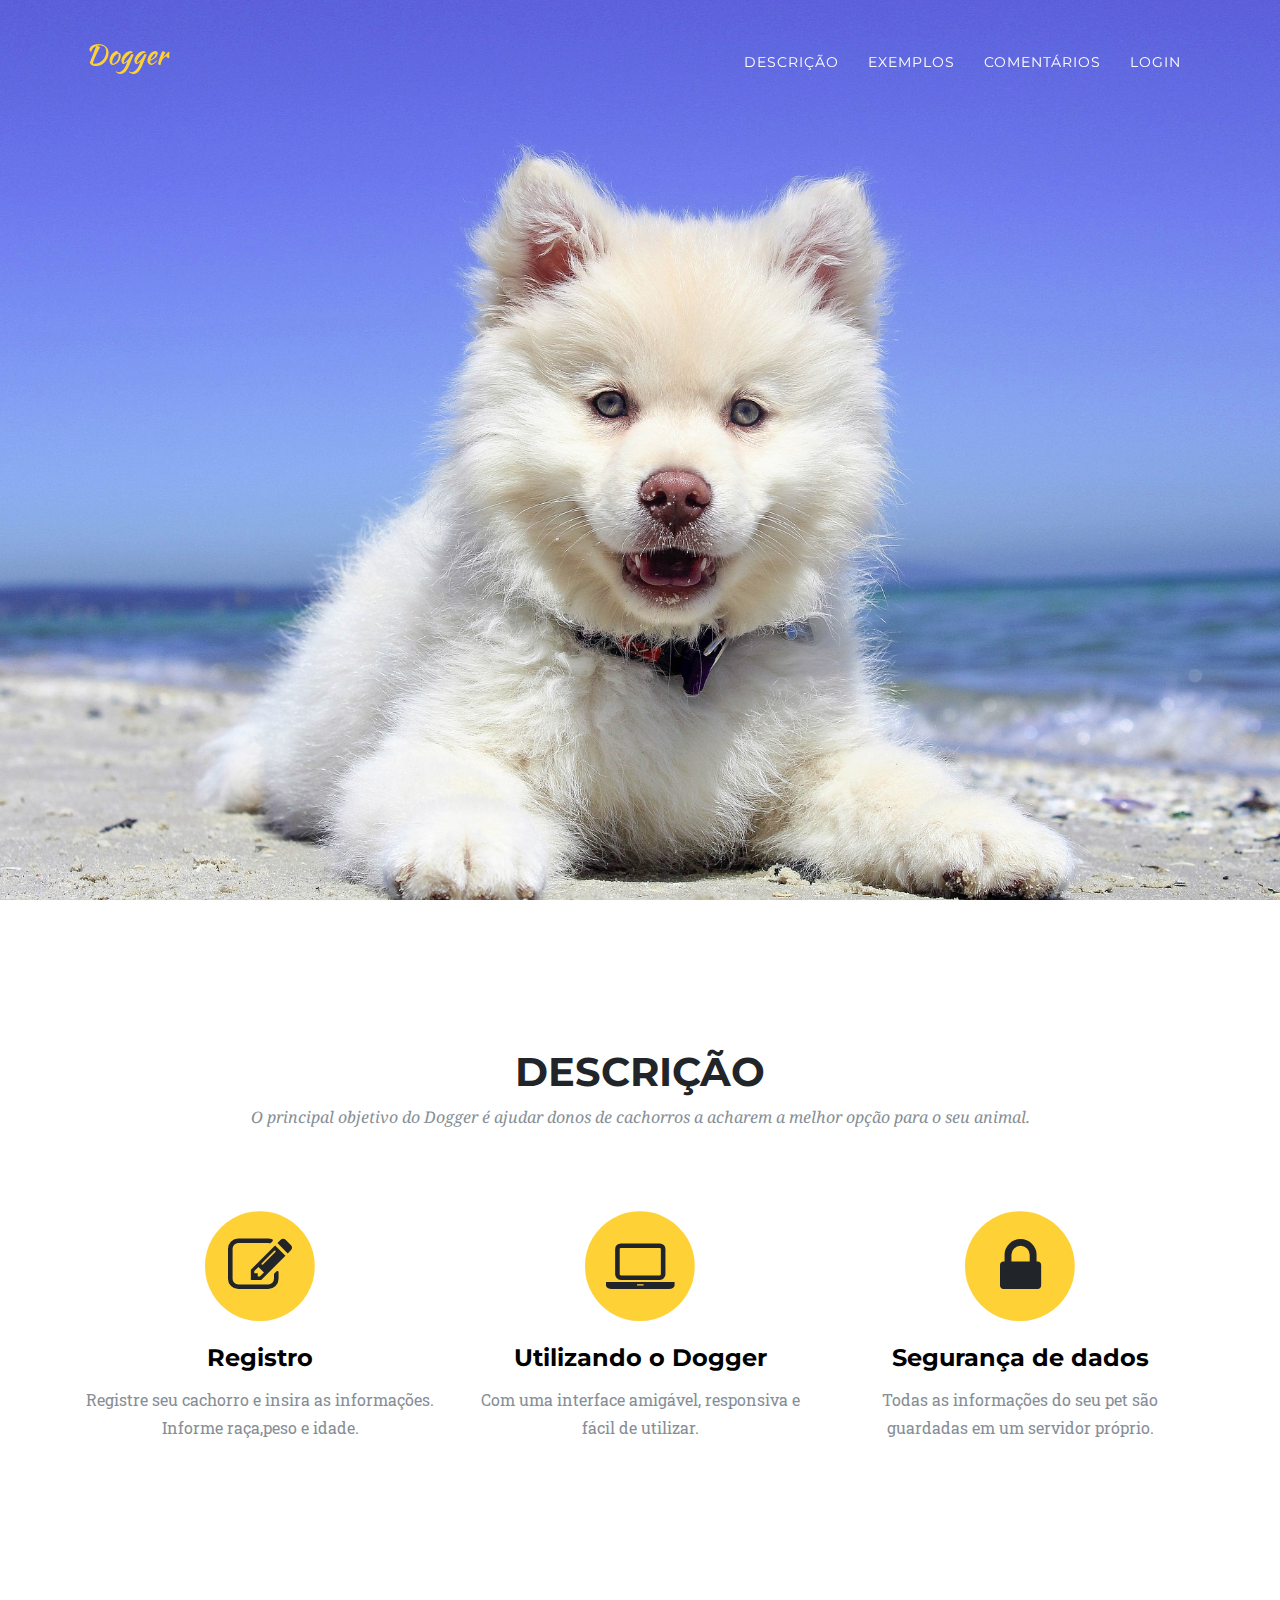
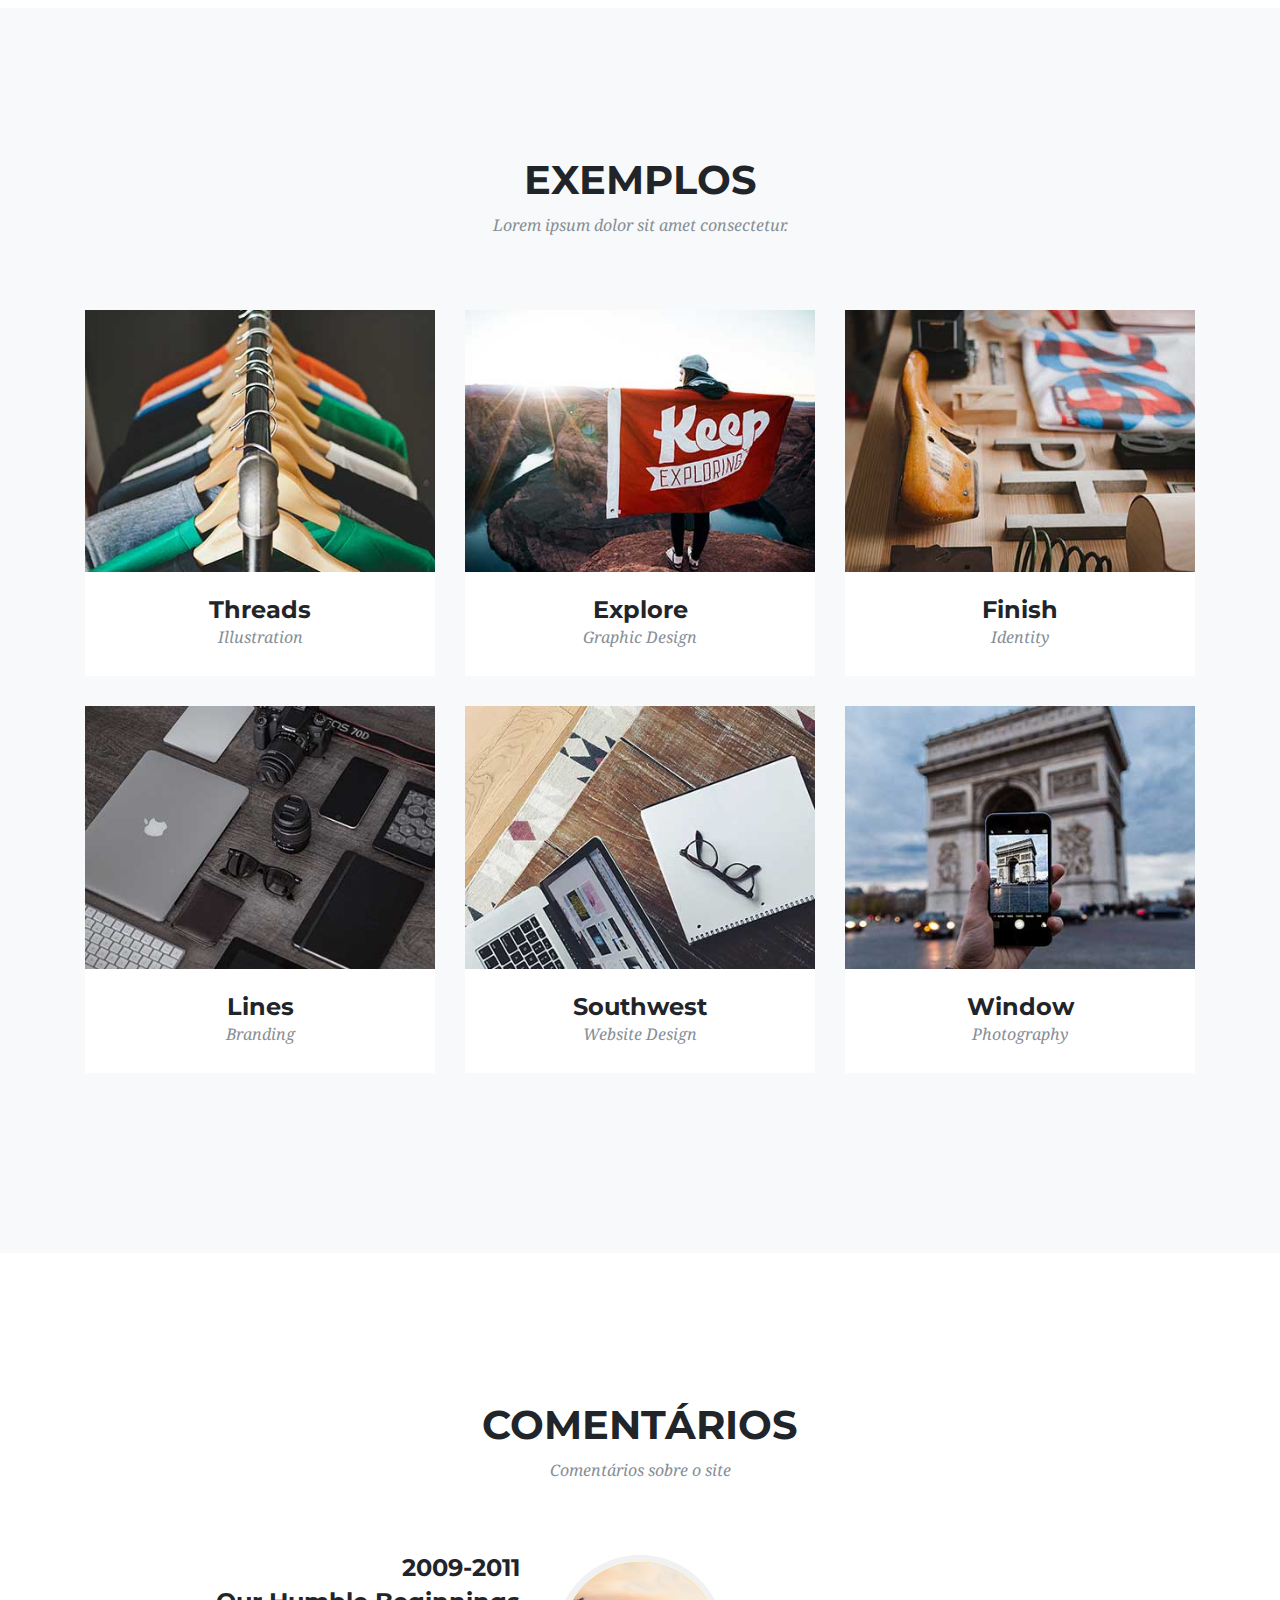
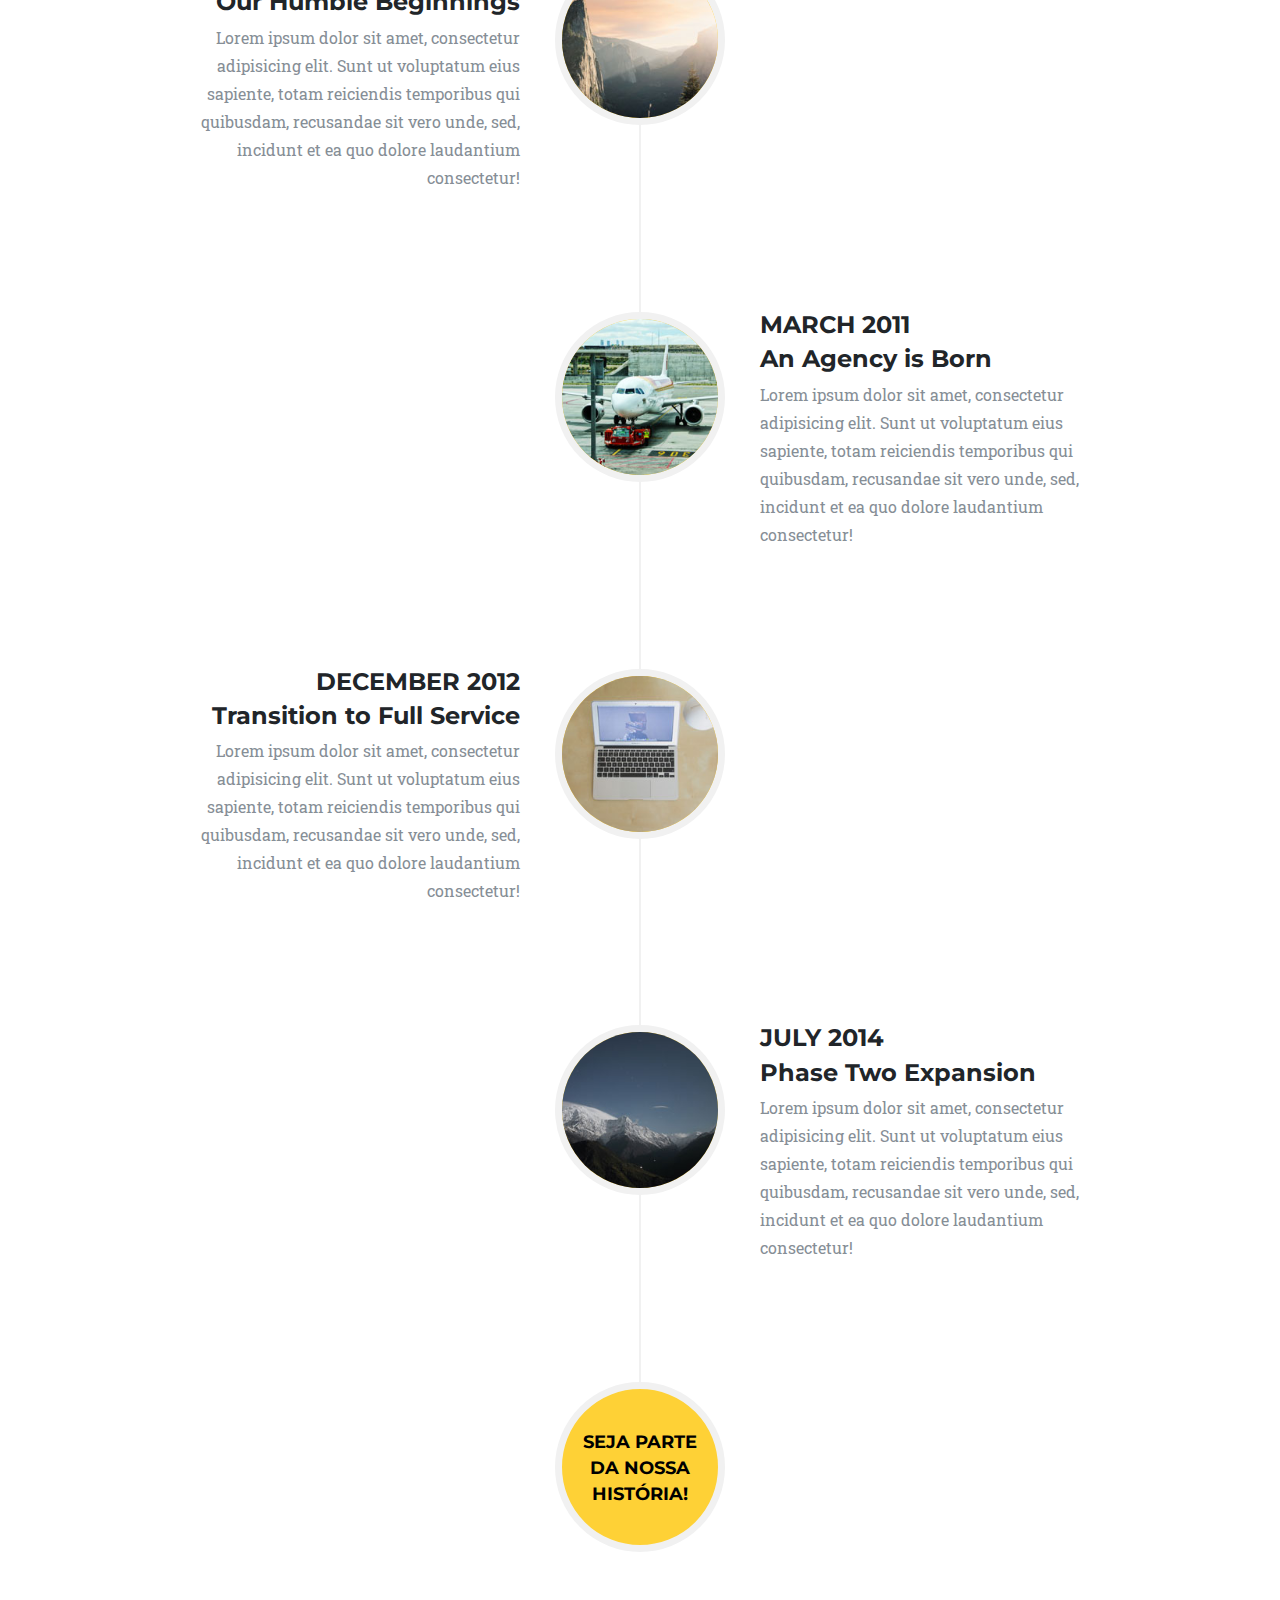
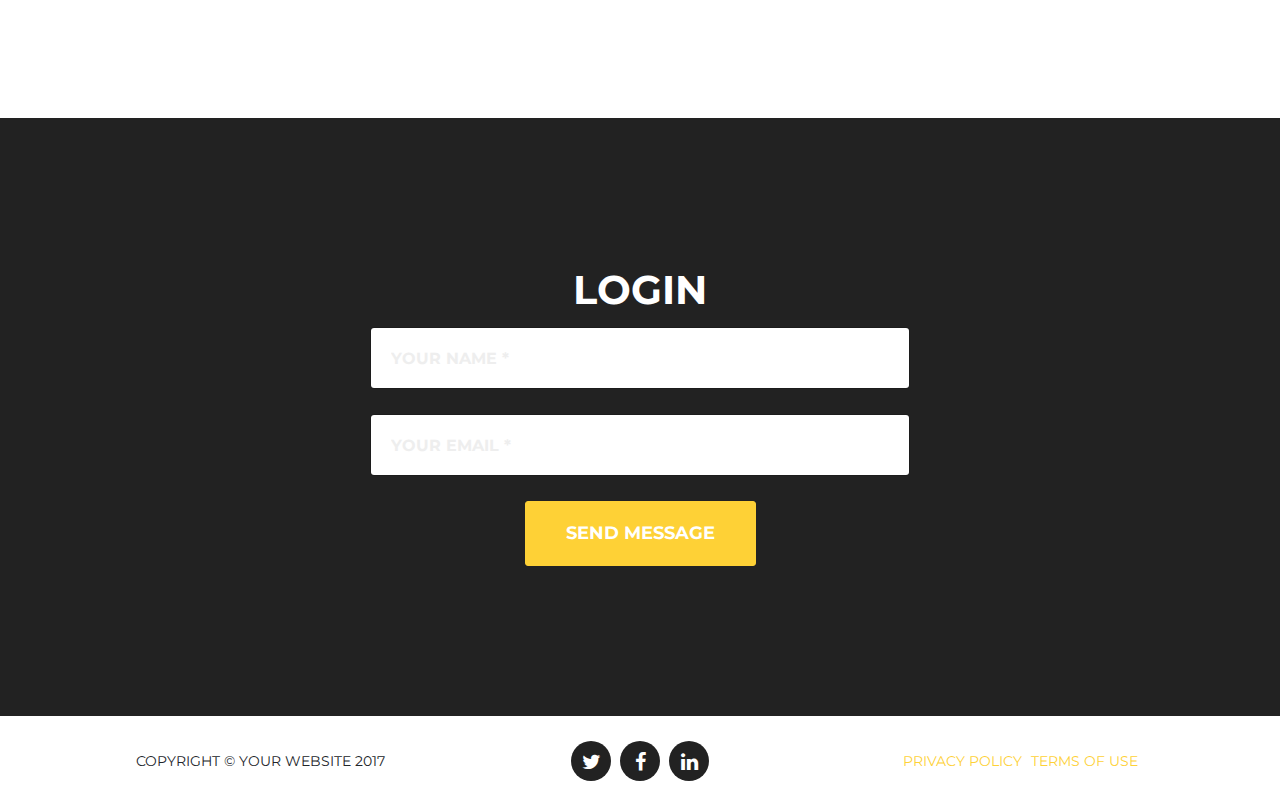
==== commit b745a805: "Alteração da Descrição" ====
--- a/Dogger/index.html
+++ b/Dogger/index.html
@@ -113,33 +113,33 @@
             <div class="row">
                 <div class="col-lg-12 text-center">
                     <h2 class="section-heading">Descrição</h2>
-                    <h3 class="section-subheading text-muted">Lorem ipsum dolor sit amet consectetur.</h3>
+                    <h3 class="section-subheading text-muted">O principal objetivo do Dogger é ajudar donos de cachorros a acharem a melhor opção para o seu animal.</h3>
                 </div>
             </div>
             <div class="row text-center">
                 <div class="col-md-4">
                     <span class="fa-stack fa-4x">
                         <i class="fa fa-circle fa-stack-2x text-primary"></i>
-                        <i class="fa fa-shopping-cart fa-stack-1x fa-inverse"></i>
+                        <i class="fa fa-pencil-square-o fa-stack-1x "></i>
                     </span>
-                    <h4 class="service-heading" collor="black">E-Commerce</h4>
-                    <p class="text-muted">Lorem ipsum dolor sit amet, consectetur adipisicing elit. Minima maxime quam architecto quo inventore harum ex magni, dicta impedit.</p>
+                    <h4 class="service-heading" collor="black">Registro</h4>
+                    <p class="text-muted">Registre seu cachorro e insira as informações. Informe raça,peso e idade.</p>
                 </div>
                 <div class="col-md-4">
                     <span class="fa-stack fa-4x">
                         <i class="fa fa-circle fa-stack-2x text-primary"></i>
-                        <i class="fa fa-laptop fa-stack-1x fa-inverse"></i>
+                        <i class="fa fa-laptop fa-stack-1x "></i>
                     </span>
-                    <h4 class="service-heading">Responsive Design</h4>
-                    <p class="text-muted">Lorem ipsum dolor sit amet, consectetur adipisicing elit. Minima maxime quam architecto quo inventore harum ex magni, dicta impedit.</p>
+                    <h4 class="service-heading">Utilizando o Dogger</h4>
+                    <p class="text-muted">Com uma interface amigável, responsiva e fácil de utilizar.</p>
                 </div>
                 <div class="col-md-4">
                     <span class="fa-stack fa-4x">
                         <i class="fa fa-circle fa-stack-2x text-primary"></i>
-                        <i class="fa fa-lock fa-stack-1x fa-inverse"></i>
+                        <i class="fa fa-lock fa-stack-1x "></i>
                     </span>
-                    <h4 class="service-heading">Web Security</h4>
-                    <p class="text-muted">Lorem ipsum dolor sit amet, consectetur adipisicing elit. Minima maxime quam architecto quo inventore harum ex magni, dicta impedit.</p>
+                    <h4 class="service-heading">Segurança de dados</h4>
+                    <p class="text-muted">Todas as informações do seu pet são guardadas em um servidor próprio.</p>
                 </div>
             </div>
         </div>
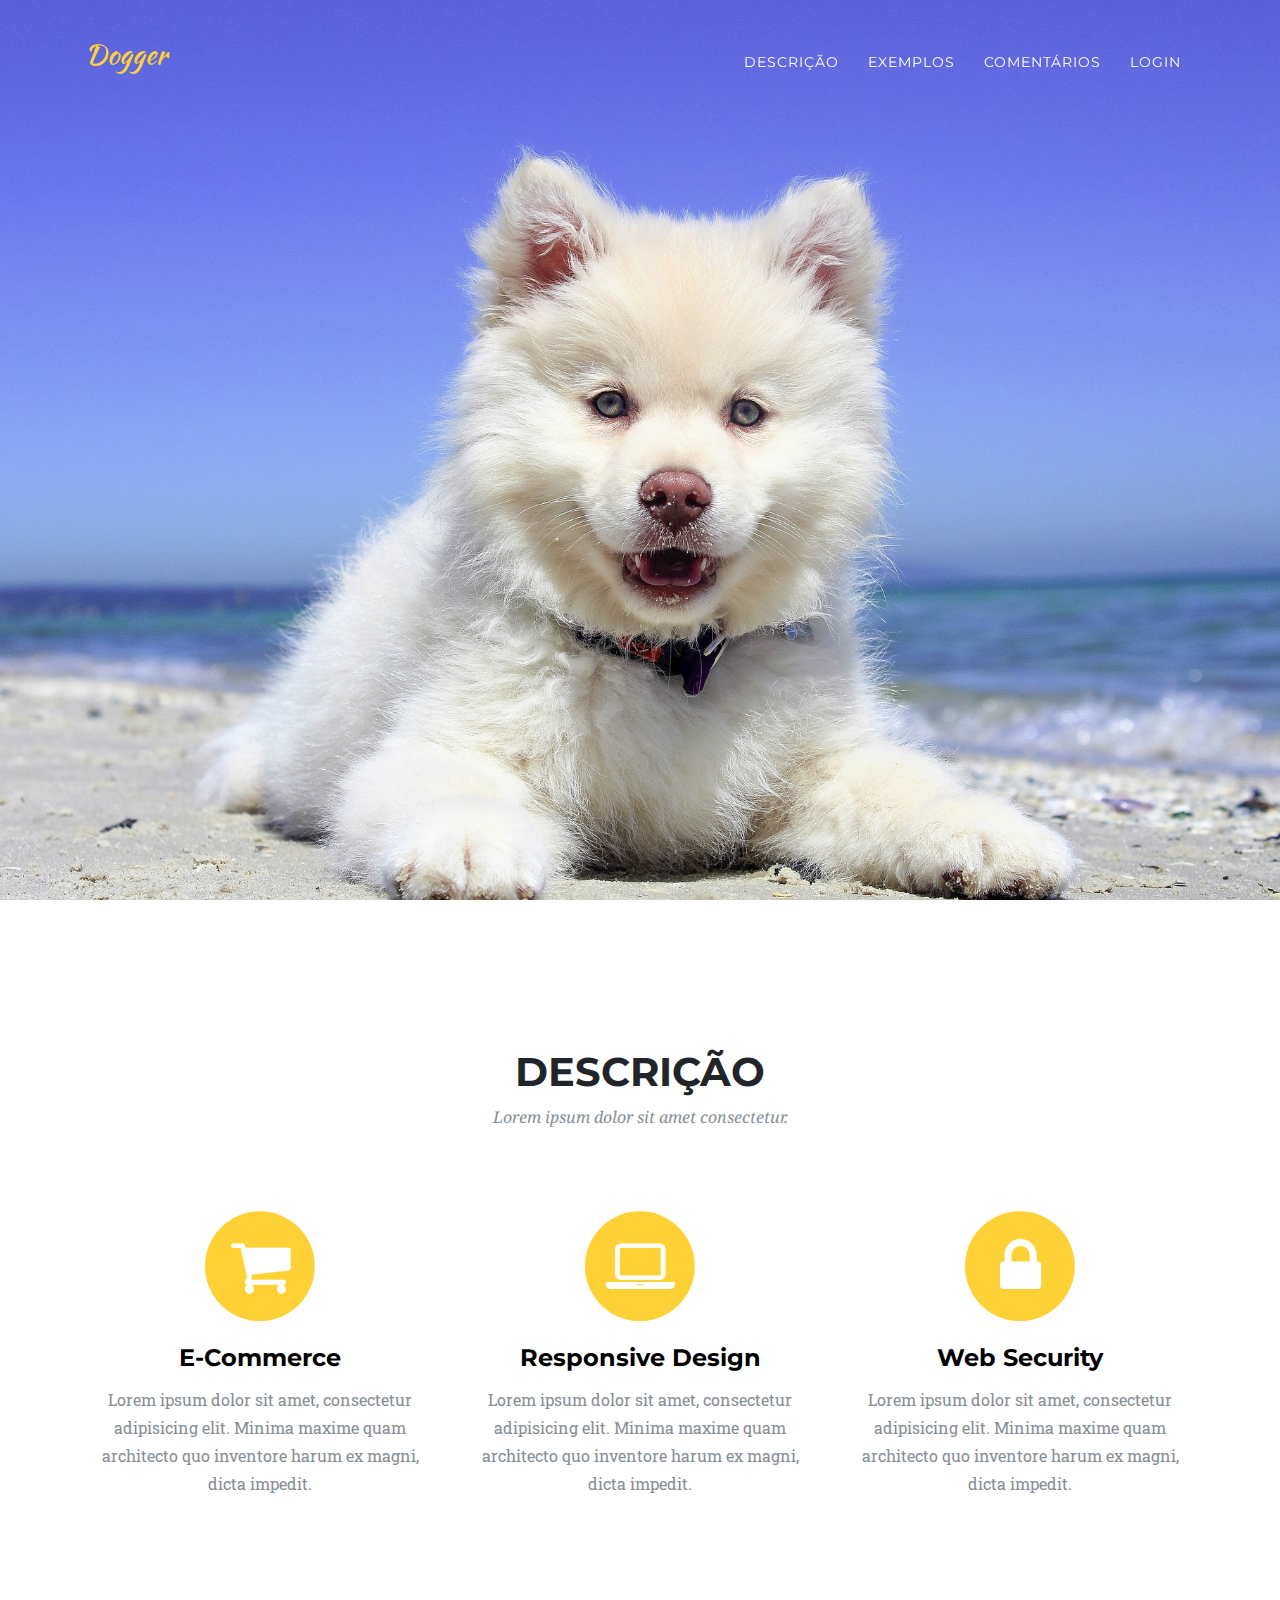
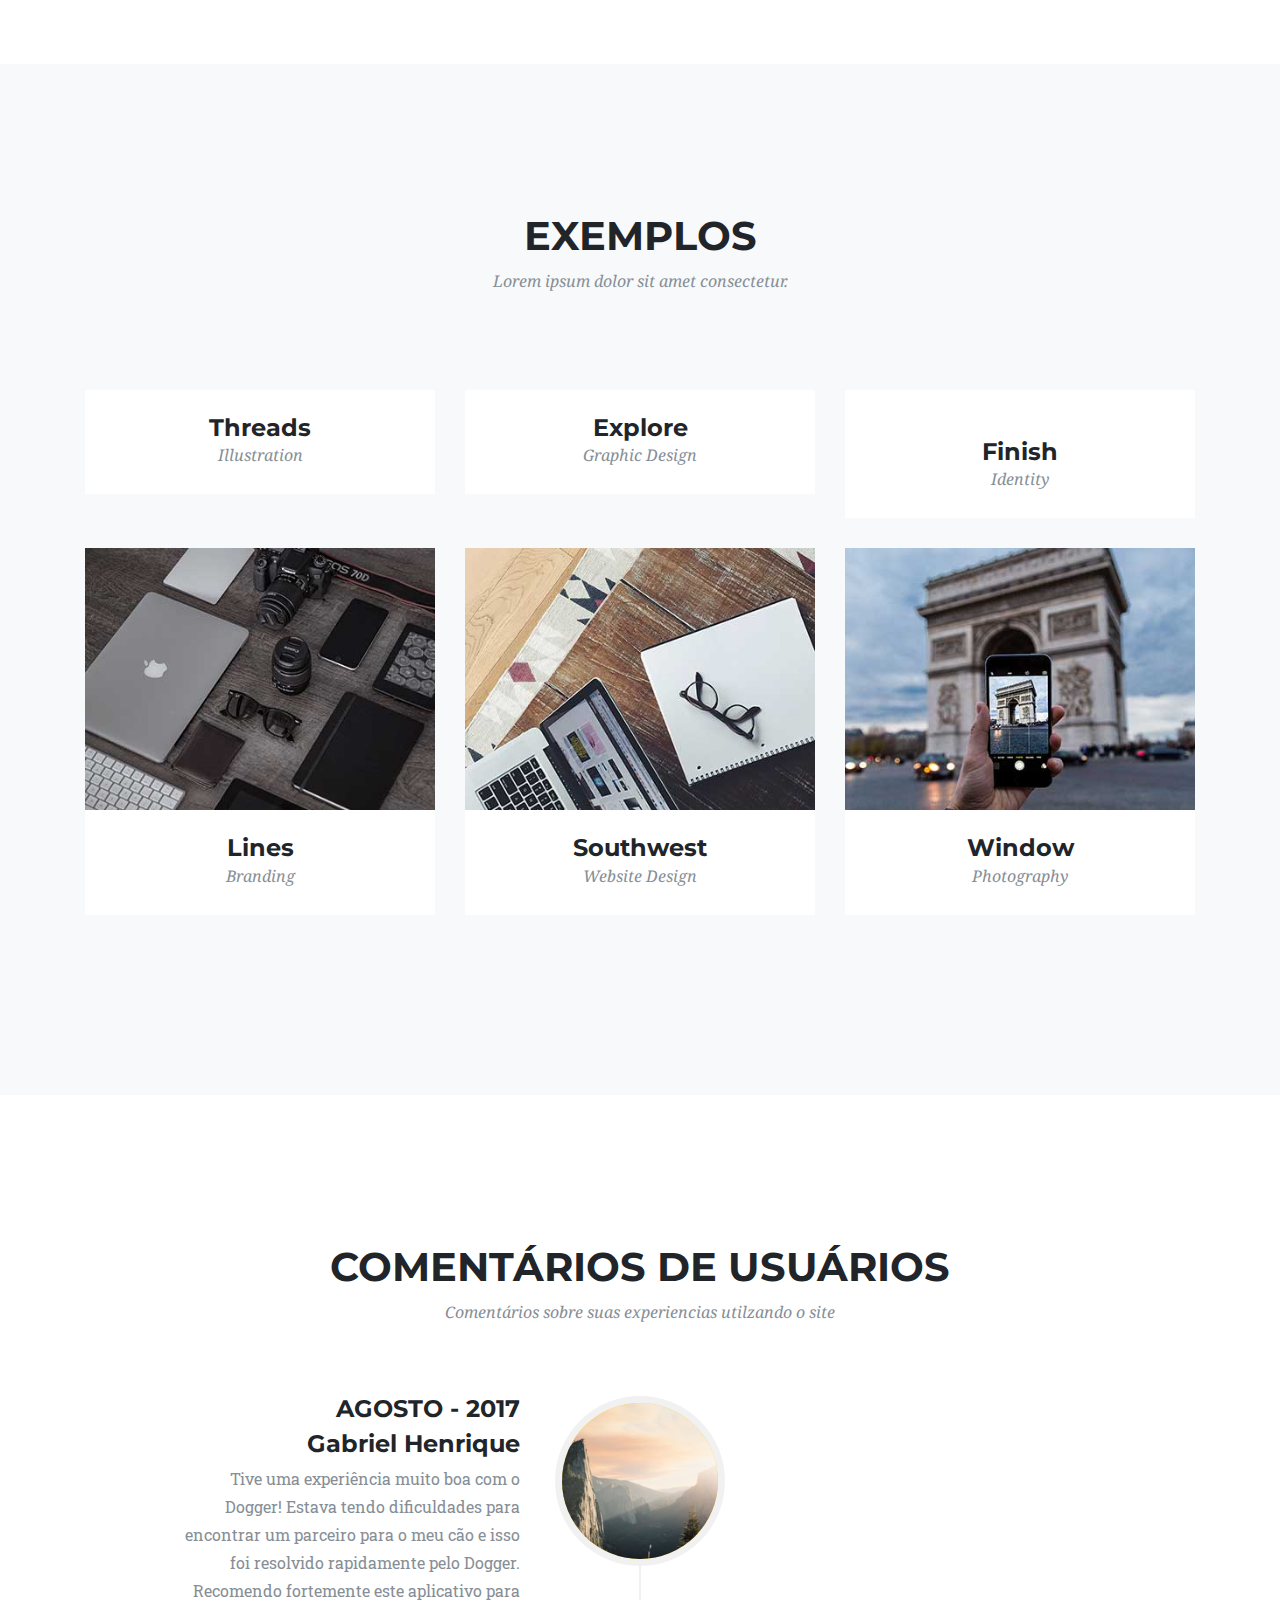
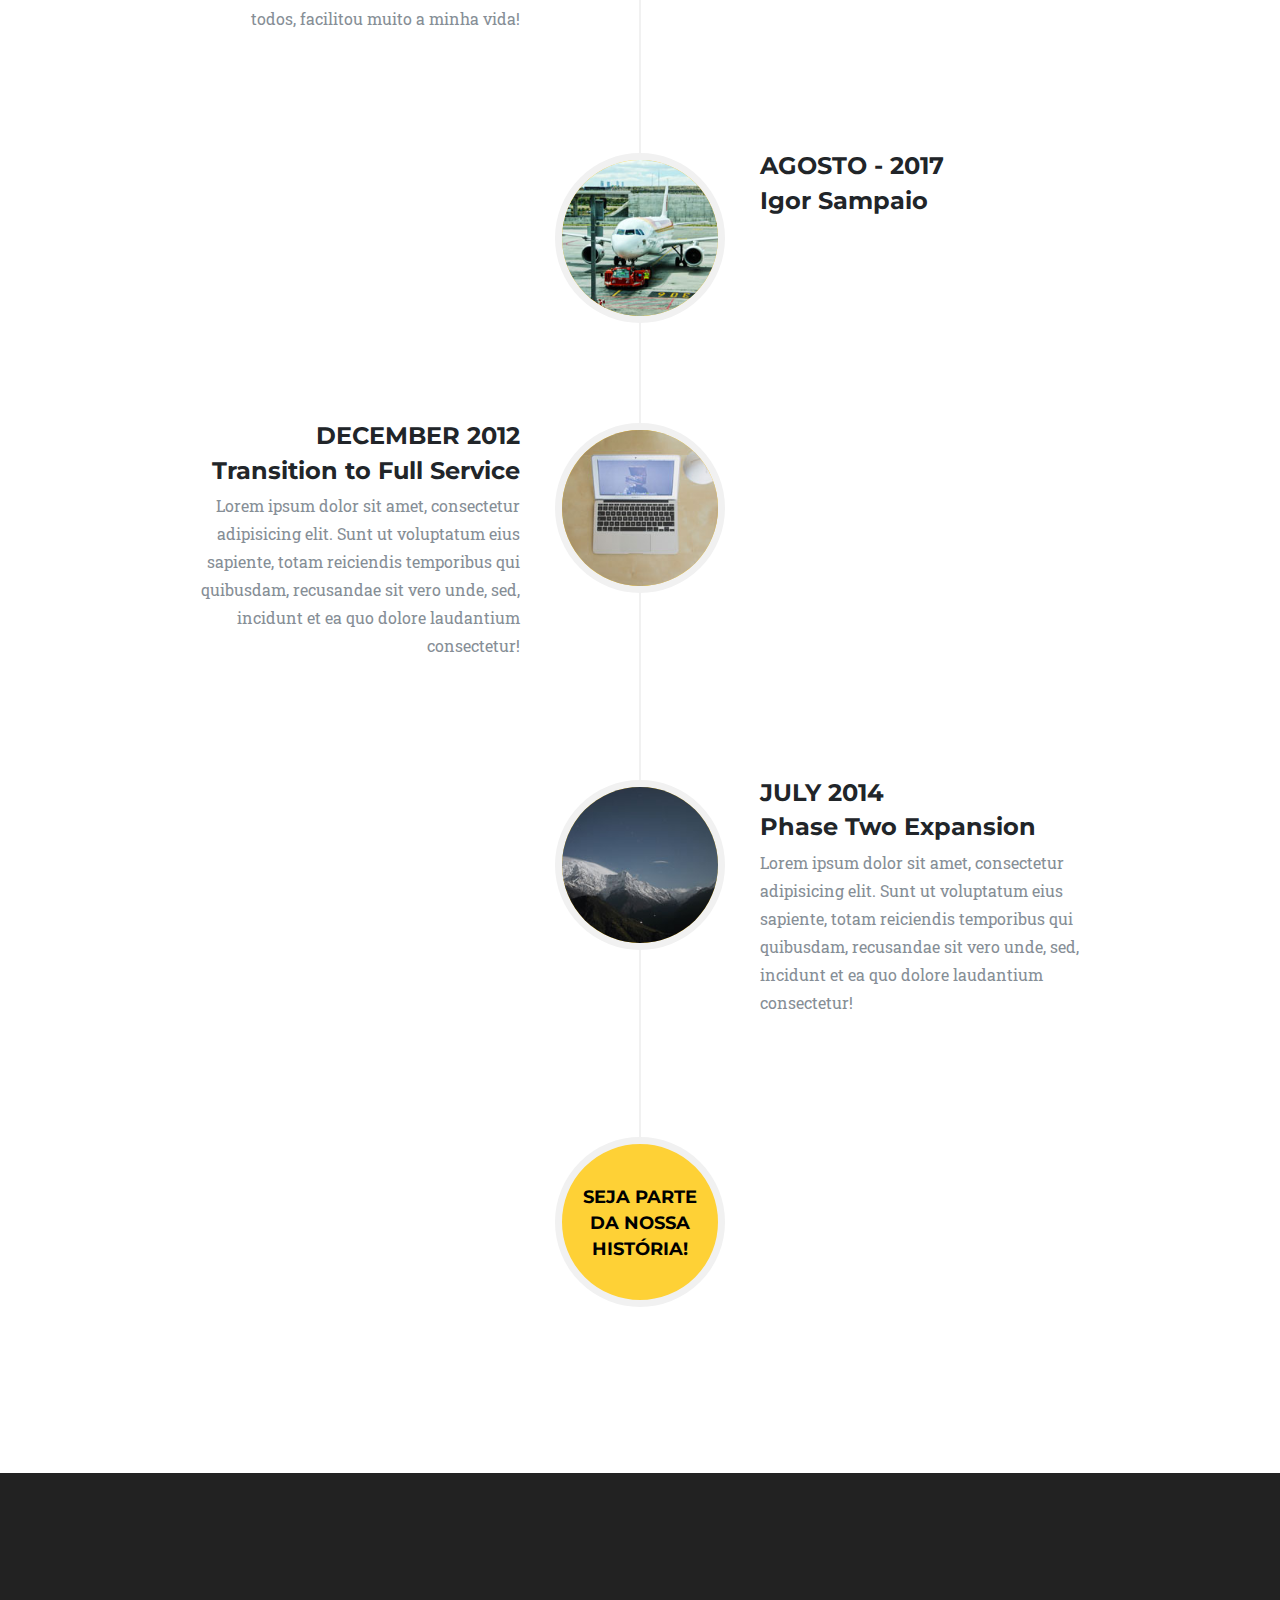
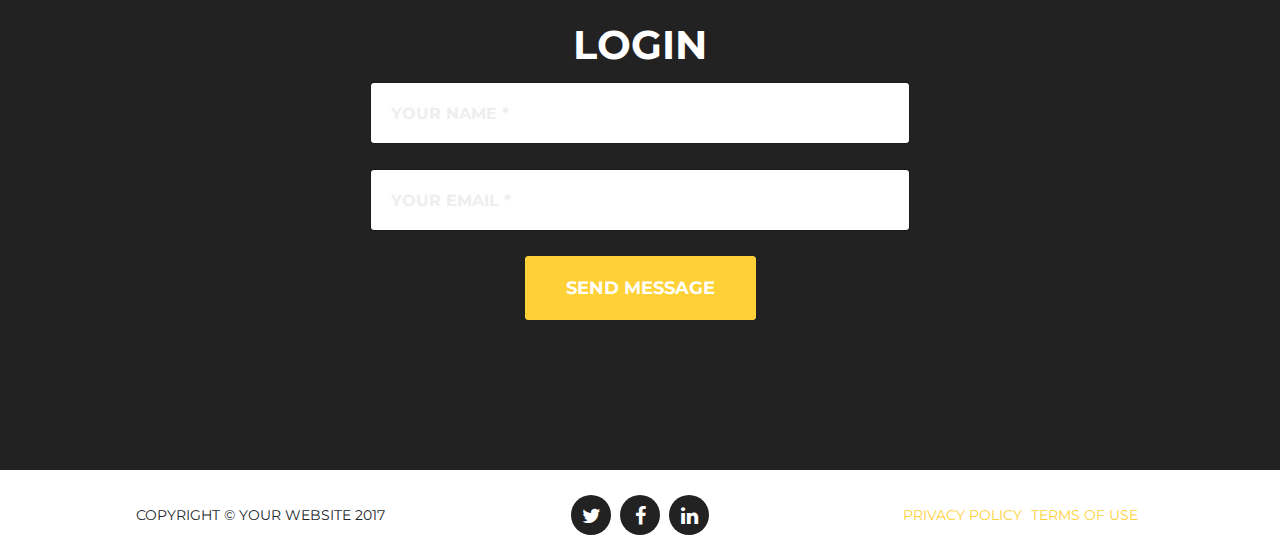
==== commit b8b1619c: "alterei experiencia de clientes com o programa alterei experiencia de clientes com o programa altere" ====
--- a/Dogger/index.html
+++ b/Dogger/index.html
@@ -113,33 +113,33 @@
             <div class="row">
                 <div class="col-lg-12 text-center">
                     <h2 class="section-heading">Descrição</h2>
-                    <h3 class="section-subheading text-muted">O principal objetivo do Dogger é ajudar donos de cachorros a acharem a melhor opção para o seu animal.</h3>
+                    <h3 class="section-subheading text-muted">Lorem ipsum dolor sit amet consectetur.</h3>
                 </div>
             </div>
             <div class="row text-center">
                 <div class="col-md-4">
                     <span class="fa-stack fa-4x">
                         <i class="fa fa-circle fa-stack-2x text-primary"></i>
-                        <i class="fa fa-pencil-square-o fa-stack-1x "></i>
+                        <i class="fa fa-shopping-cart fa-stack-1x fa-inverse"></i>
                     </span>
-                    <h4 class="service-heading" collor="black">Registro</h4>
-                    <p class="text-muted">Registre seu cachorro e insira as informações. Informe raça,peso e idade.</p>
+                    <h4 class="service-heading" collor="black">E-Commerce</h4>
+                    <p class="text-muted">Lorem ipsum dolor sit amet, consectetur adipisicing elit. Minima maxime quam architecto quo inventore harum ex magni, dicta impedit.</p>
                 </div>
                 <div class="col-md-4">
                     <span class="fa-stack fa-4x">
                         <i class="fa fa-circle fa-stack-2x text-primary"></i>
-                        <i class="fa fa-laptop fa-stack-1x "></i>
+                        <i class="fa fa-laptop fa-stack-1x fa-inverse"></i>
                     </span>
-                    <h4 class="service-heading">Utilizando o Dogger</h4>
-                    <p class="text-muted">Com uma interface amigável, responsiva e fácil de utilizar.</p>
+                    <h4 class="service-heading">Responsive Design</h4>
+                    <p class="text-muted">Lorem ipsum dolor sit amet, consectetur adipisicing elit. Minima maxime quam architecto quo inventore harum ex magni, dicta impedit.</p>
                 </div>
                 <div class="col-md-4">
                     <span class="fa-stack fa-4x">
                         <i class="fa fa-circle fa-stack-2x text-primary"></i>
-                        <i class="fa fa-lock fa-stack-1x "></i>
+                        <i class="fa fa-lock fa-stack-1x fa-inverse"></i>
                     </span>
-                    <h4 class="service-heading">Segurança de dados</h4>
-                    <p class="text-muted">Todas as informações do seu pet são guardadas em um servidor próprio.</p>
+                    <h4 class="service-heading">Web Security</h4>
+                    <p class="text-muted">Lorem ipsum dolor sit amet, consectetur adipisicing elit. Minima maxime quam architecto quo inventore harum ex magni, dicta impedit.</p>
                 </div>
             </div>
         </div>
@@ -162,7 +162,7 @@
                                 <i class="fa fa-plus fa-3x"></i>
                             </div>
                         </div>
-                        <img class="img-fluid" src="img/portfolio/01-thumbnail.jpg" alt="">
+                        <img class="img-fluid" src="img/portfolio/" alt="">
                     </a>
                     <div class="portfolio-caption">
                         <h4>Threads</h4>
@@ -176,7 +176,7 @@
                                 <i class="fa fa-plus fa-3x"></i>
                             </div>
                         </div>
-                        <img class="img-fluid" src="img/portfolio/02-thumbnail.jpg" alt="">
+                        <img class="img-fluid" src="img/portfolio/hulk.jpg" alt="">
                     </a>
                     <div class="portfolio-caption">
                         <h4>Explore</h4>
@@ -190,9 +190,10 @@
                                 <i class="fa fa-plus fa-3x"></i>
                             </div>
                         </div>
-                        <img class="img-fluid" src="img/portfolio/03-thumbnail.jpg" alt="">
+                        <img class="img-fluid" src="img/portfolio/Border_Collie" alt="">
                     </a>
                     <div class="portfolio-caption">
+					<img class="img-fluid" src="img/portfolio/Border_Collie.jpg" alt="">
                         <h4>Finish</h4>
                         <p class="text-muted">Identity</p>
                     </div>
@@ -248,8 +249,8 @@
         <div class="container">
             <div class="row">
                 <div class="col-lg-12 text-center">
-                    <h2 class="section-heading">Comentários</h2>
-                    <h3 class="section-subheading text-muted">Comentários sobre o site</h3>
+                    <h2 class="section-heading">Comentários De Usuários</h2>
+                    <h3 class="section-subheading text-muted">Comentários sobre suas experiencias utilzando o site</h3>
                 </div>
             </div>
             <div class="row">
@@ -261,11 +262,11 @@
                             </div>
                             <div class="timeline-panel">
                                 <div class="timeline-heading">
-                                    <h4>2009-2011</h4>
-                                    <h4 class="subheading">Our Humble Beginnings</h4>
+                                    <h4> Agosto - 2017</h4>
+                                    <h4 class="subheading">Gabriel Henrique</h4>
                                 </div>
                                 <div class="timeline-body">
-                                    <p class="text-muted">Lorem ipsum dolor sit amet, consectetur adipisicing elit. Sunt ut voluptatum eius sapiente, totam reiciendis temporibus qui quibusdam, recusandae sit vero unde, sed, incidunt et ea quo dolore laudantium consectetur!</p>
+                                    <p class="text-muted">Tive uma experiência muito boa com o Dogger! Estava tendo dificuldades para encontrar um parceiro para o meu cão e isso foi resolvido rapidamente pelo Dogger. Recomendo fortemente este aplicativo para todos, facilitou muito a minha vida!</p>
                                 </div>
                             </div>
                         </li>
@@ -275,11 +276,11 @@
                             </div>
                             <div class="timeline-panel">
                                 <div class="timeline-heading">
-                                    <h4>March 2011</h4>
-                                    <h4 class="subheading">An Agency is Born</h4>
+                                    <h4>Agosto - 2017</h4>
+                                    <h4 class="subheading">Igor Sampaio</h4>
                                 </div>
                                 <div class="timeline-body">
-                                    <p class="text-muted">Lorem ipsum dolor sit amet, consectetur adipisicing elit. Sunt ut voluptatum eius sapiente, totam reiciendis temporibus qui quibusdam, recusandae sit vero unde, sed, incidunt et ea quo dolore laudantium consectetur!</p>
+                                    <p class="text-muted"></p>
                                 </div>
                             </div>
                         </li>
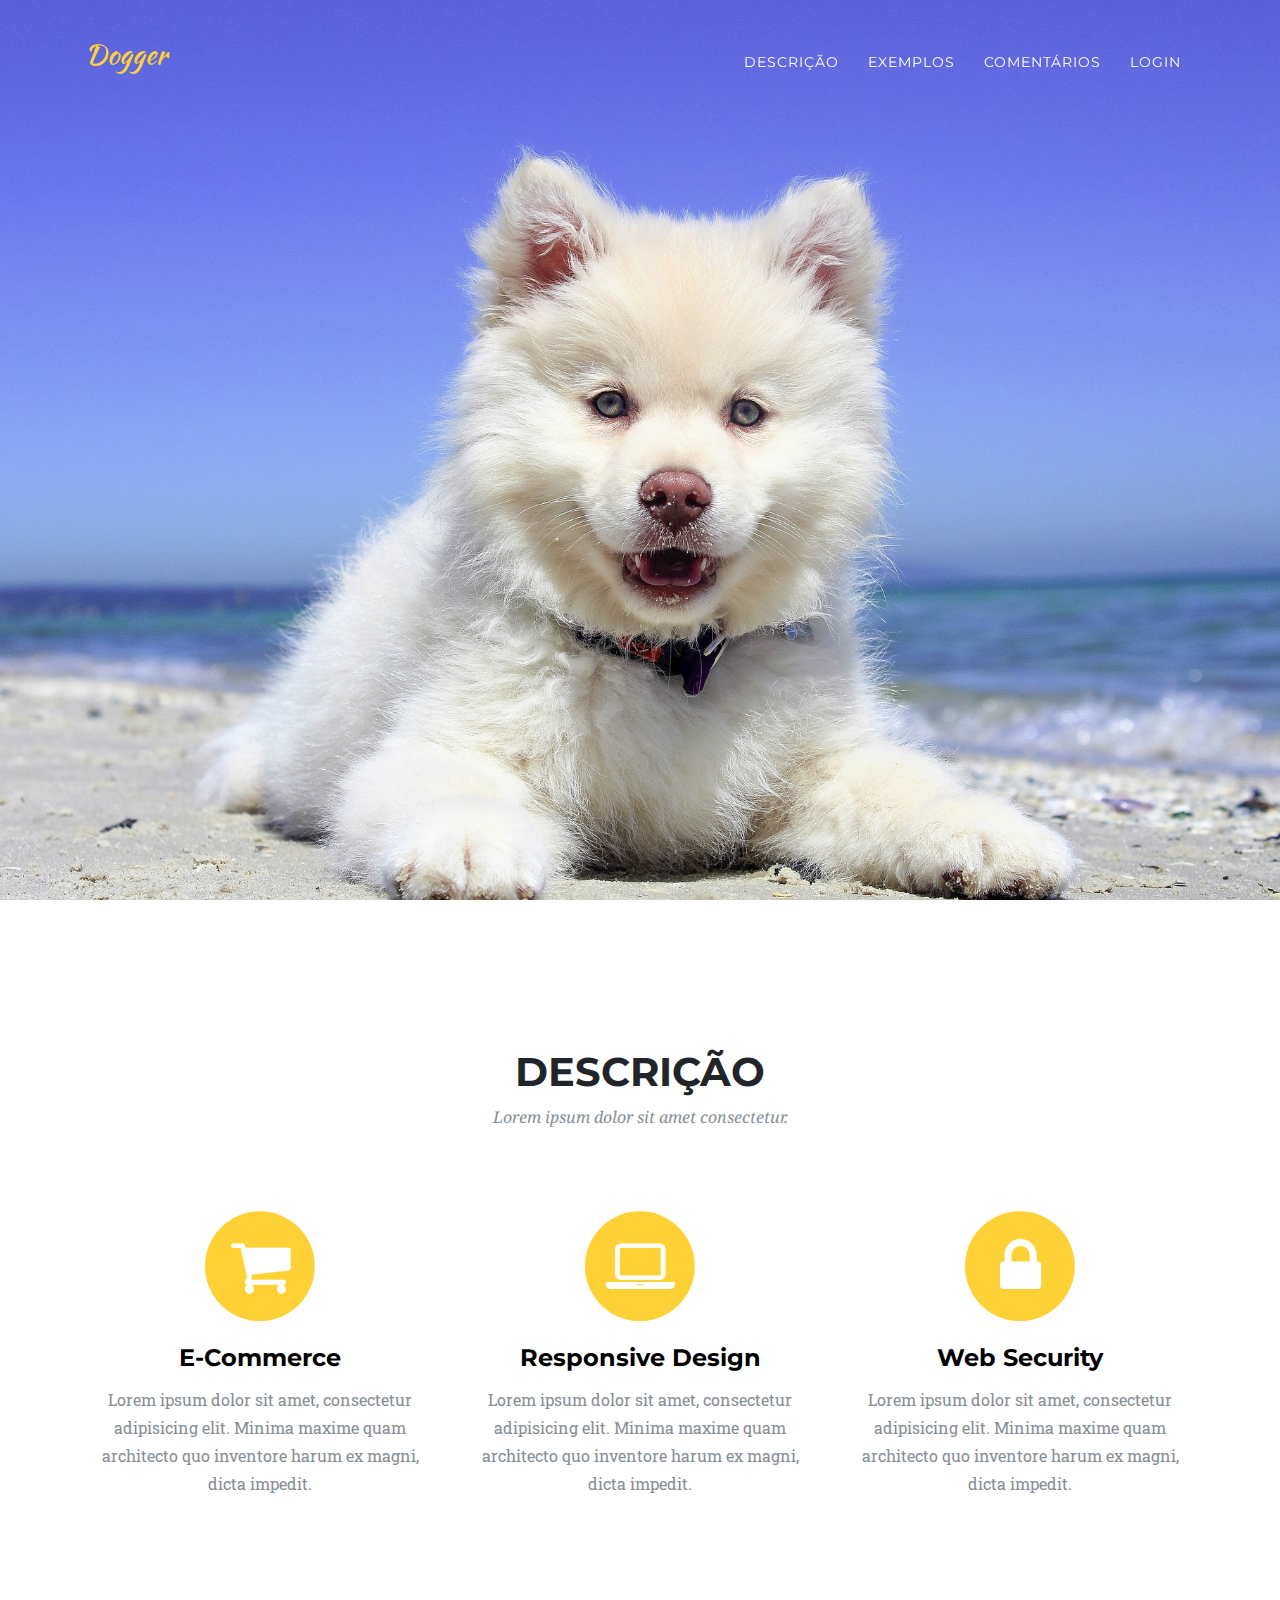
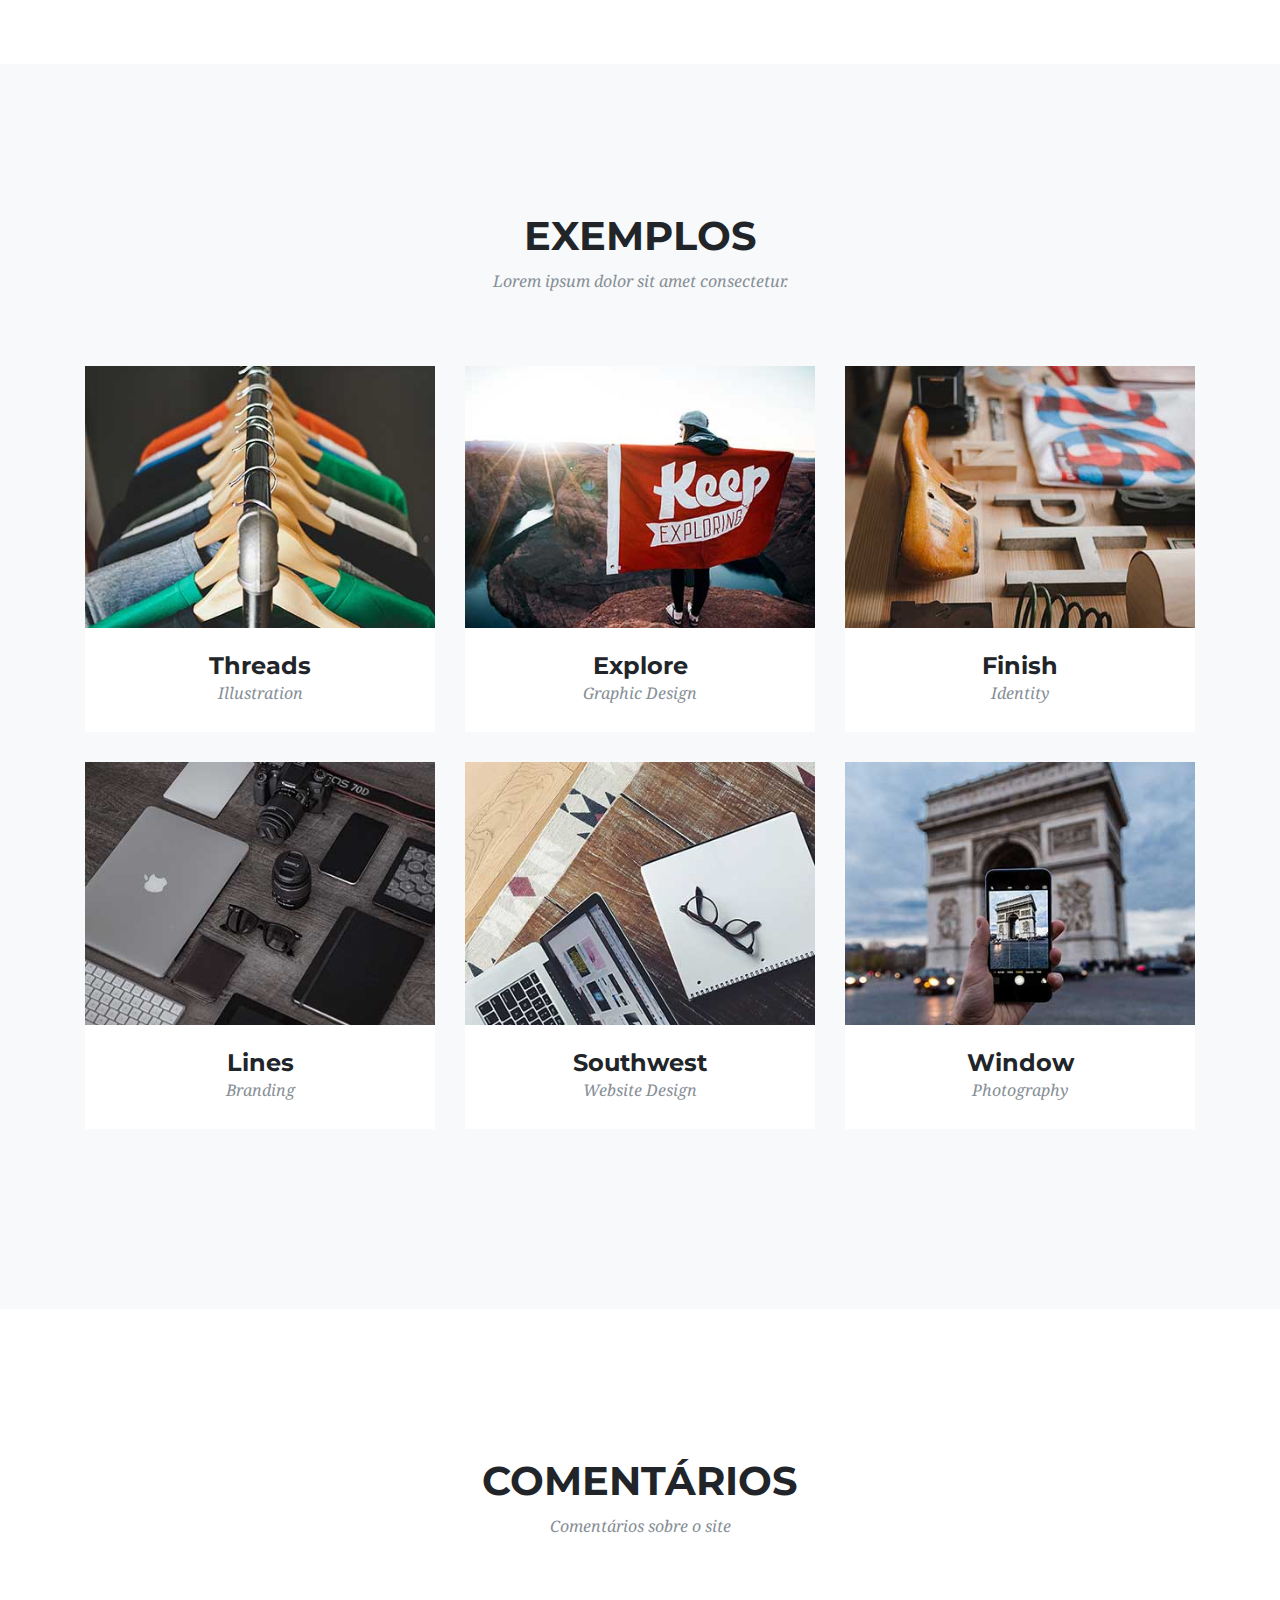
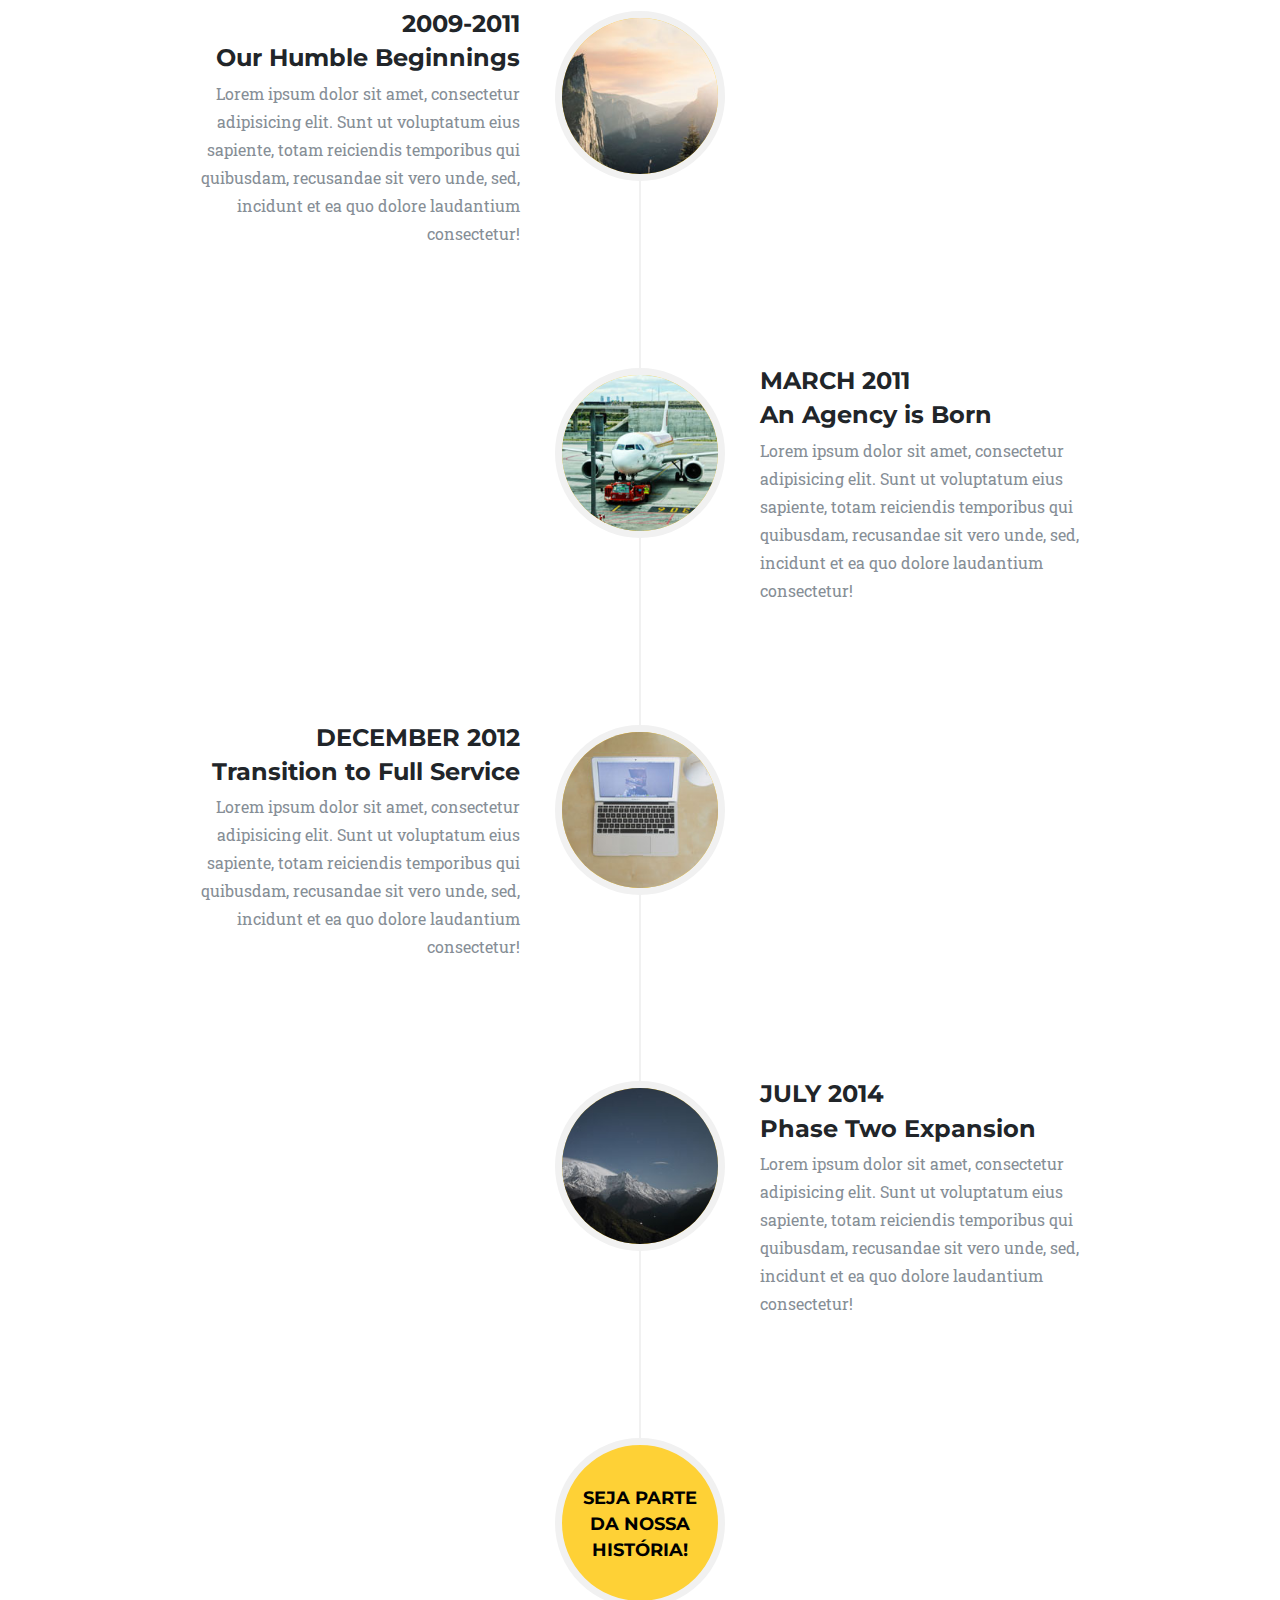
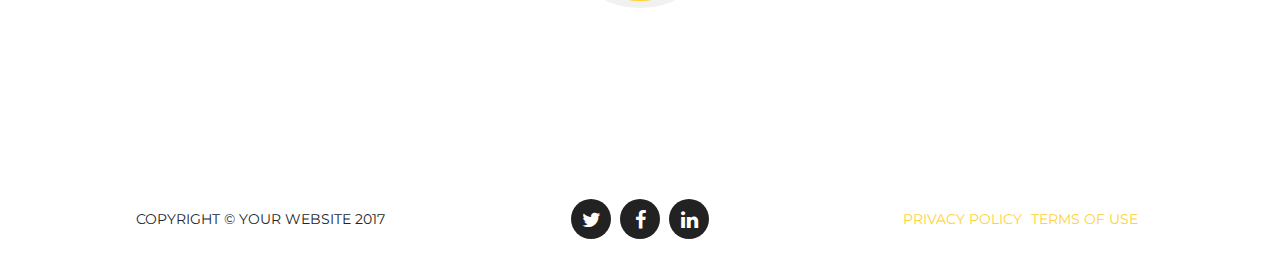
==== commit c7899ff2: "alterei o sistema de login" ====
--- a/Dogger/index.html
+++ b/Dogger/index.html
@@ -84,7 +84,7 @@
                     </li>
                     -->
                     <li class="nav-item">
-                        <a class="nav-link js-scroll-trigger" href="#contact">Login</a>
+                        <a class="nav-link js-scroll-trigger" href="#"  data-toggle="modal" data-target="#modalLogin">Login</a>
                     </li>
                 </ul>
             </div>
@@ -162,7 +162,7 @@
                                 <i class="fa fa-plus fa-3x"></i>
                             </div>
                         </div>
-                        <img class="img-fluid" src="img/portfolio/" alt="">
+                        <img class="img-fluid" src="img/portfolio/01-thumbnail.jpg" alt="">
                     </a>
                     <div class="portfolio-caption">
                         <h4>Threads</h4>
@@ -176,7 +176,7 @@
                                 <i class="fa fa-plus fa-3x"></i>
                             </div>
                         </div>
-                        <img class="img-fluid" src="img/portfolio/hulk.jpg" alt="">
+                        <img class="img-fluid" src="img/portfolio/02-thumbnail.jpg" alt="">
                     </a>
                     <div class="portfolio-caption">
                         <h4>Explore</h4>
@@ -190,10 +190,9 @@
                                 <i class="fa fa-plus fa-3x"></i>
                             </div>
                         </div>
-                        <img class="img-fluid" src="img/portfolio/Border_Collie" alt="">
+                        <img class="img-fluid" src="img/portfolio/03-thumbnail.jpg" alt="">
                     </a>
                     <div class="portfolio-caption">
-					<img class="img-fluid" src="img/portfolio/Border_Collie.jpg" alt="">
                         <h4>Finish</h4>
                         <p class="text-muted">Identity</p>
                     </div>
@@ -249,8 +248,8 @@
         <div class="container">
             <div class="row">
                 <div class="col-lg-12 text-center">
-                    <h2 class="section-heading">Comentários De Usuários</h2>
-                    <h3 class="section-subheading text-muted">Comentários sobre suas experiencias utilzando o site</h3>
+                    <h2 class="section-heading">Comentários</h2>
+                    <h3 class="section-subheading text-muted">Comentários sobre o site</h3>
                 </div>
             </div>
             <div class="row">
@@ -262,11 +261,11 @@
                             </div>
                             <div class="timeline-panel">
                                 <div class="timeline-heading">
-                                    <h4> Agosto - 2017</h4>
-                                    <h4 class="subheading">Gabriel Henrique</h4>
+                                    <h4>2009-2011</h4>
+                                    <h4 class="subheading">Our Humble Beginnings</h4>
                                 </div>
                                 <div class="timeline-body">
-                                    <p class="text-muted">Tive uma experiência muito boa com o Dogger! Estava tendo dificuldades para encontrar um parceiro para o meu cão e isso foi resolvido rapidamente pelo Dogger. Recomendo fortemente este aplicativo para todos, facilitou muito a minha vida!</p>
+                                    <p class="text-muted">Lorem ipsum dolor sit amet, consectetur adipisicing elit. Sunt ut voluptatum eius sapiente, totam reiciendis temporibus qui quibusdam, recusandae sit vero unde, sed, incidunt et ea quo dolore laudantium consectetur!</p>
                                 </div>
                             </div>
                         </li>
@@ -276,11 +275,11 @@
                             </div>
                             <div class="timeline-panel">
                                 <div class="timeline-heading">
-                                    <h4>Agosto - 2017</h4>
-                                    <h4 class="subheading">Igor Sampaio</h4>
+                                    <h4>March 2011</h4>
+                                    <h4 class="subheading">An Agency is Born</h4>
                                 </div>
                                 <div class="timeline-body">
-                                    <p class="text-muted"></p>
+                                    <p class="text-muted">Lorem ipsum dolor sit amet, consectetur adipisicing elit. Sunt ut voluptatum eius sapiente, totam reiciendis temporibus qui quibusdam, recusandae sit vero unde, sed, incidunt et ea quo dolore laudantium consectetur!</p>
                                 </div>
                             </div>
                         </li>
@@ -448,14 +447,14 @@
     </section>
     -->
     <!-- Contact -->
-    <section id="contact">
+    <!--<section id="contact">
         <div class="container">
             <div class="row">
                 <div class="col-lg-12 text-center">
                     <h2 class="section-heading">Login</h2>
                     <!--
                     <h3 class="section-subheading text-muted">Lorem ipsum dolor sit amet consectetur.</h3>
-                    -->
+                    
                 </div>
             </div>
             <div class="row">
@@ -485,7 +484,7 @@
                                 <p class="help-block text-danger"></p>
                               </div>
                             </div>
-                            ------>
+                            
                             <div class="clearfix"></div>
                             <div class="col-lg-12 text-center">
                                 <div id="success"></div>
@@ -497,6 +496,7 @@
             </div>
         </div>
     </section>
+                                -->
 
     <!-- Footer -->
     <footer>
@@ -749,6 +749,38 @@
         </div>
     </div>
 
+    <div class="modal fade" tabindex="-1" role="dialog" id="modalLogin">
+        <div class="modal-dialog" role="document">
+            <div class="modal-content">
+                <div class="modal-header">
+                    <button type="button" class="close" data-dismiss="modal" aria-label="Close"><span aria-hidden="true">&times;</span></button>
+                    <h4 class="modal-title">Login</h4>
+                </div>    
+            <div class="modal-body">
+                <input type="text" class="Slogar" id="testar" placeholder="Usuario" required /> <br />
+                <input type="password" class="Slogar"  placeholder="Senha" required /> <br />
+
+             <div  class="caixa-lembrar">    
+                <label>
+                    <input type="checkbox"> Lembrar
+                </label>
+              </div>      
+
+                    
+                    
+                    
+                    
+                </div>
+                <div class="modal-footer">
+                    <button type="button" class="btn btn-default" data-dismiss="modal">Cancelar</button>
+                    <button type="button" class="btn btn-primary">Login</button>
+                    <a href="" ba
+                </div>
+            </div><!-- /.modal-content -->
+        </div><!-- /.modal-dialog -->
+    </div><!-- /.modal -->
+
+
     <!-- Bootstrap core JavaScript -->
     <script src="vendor/jquery/jquery.min.js"></script>
     <script src="vendor/popper/popper.min.js"></script>
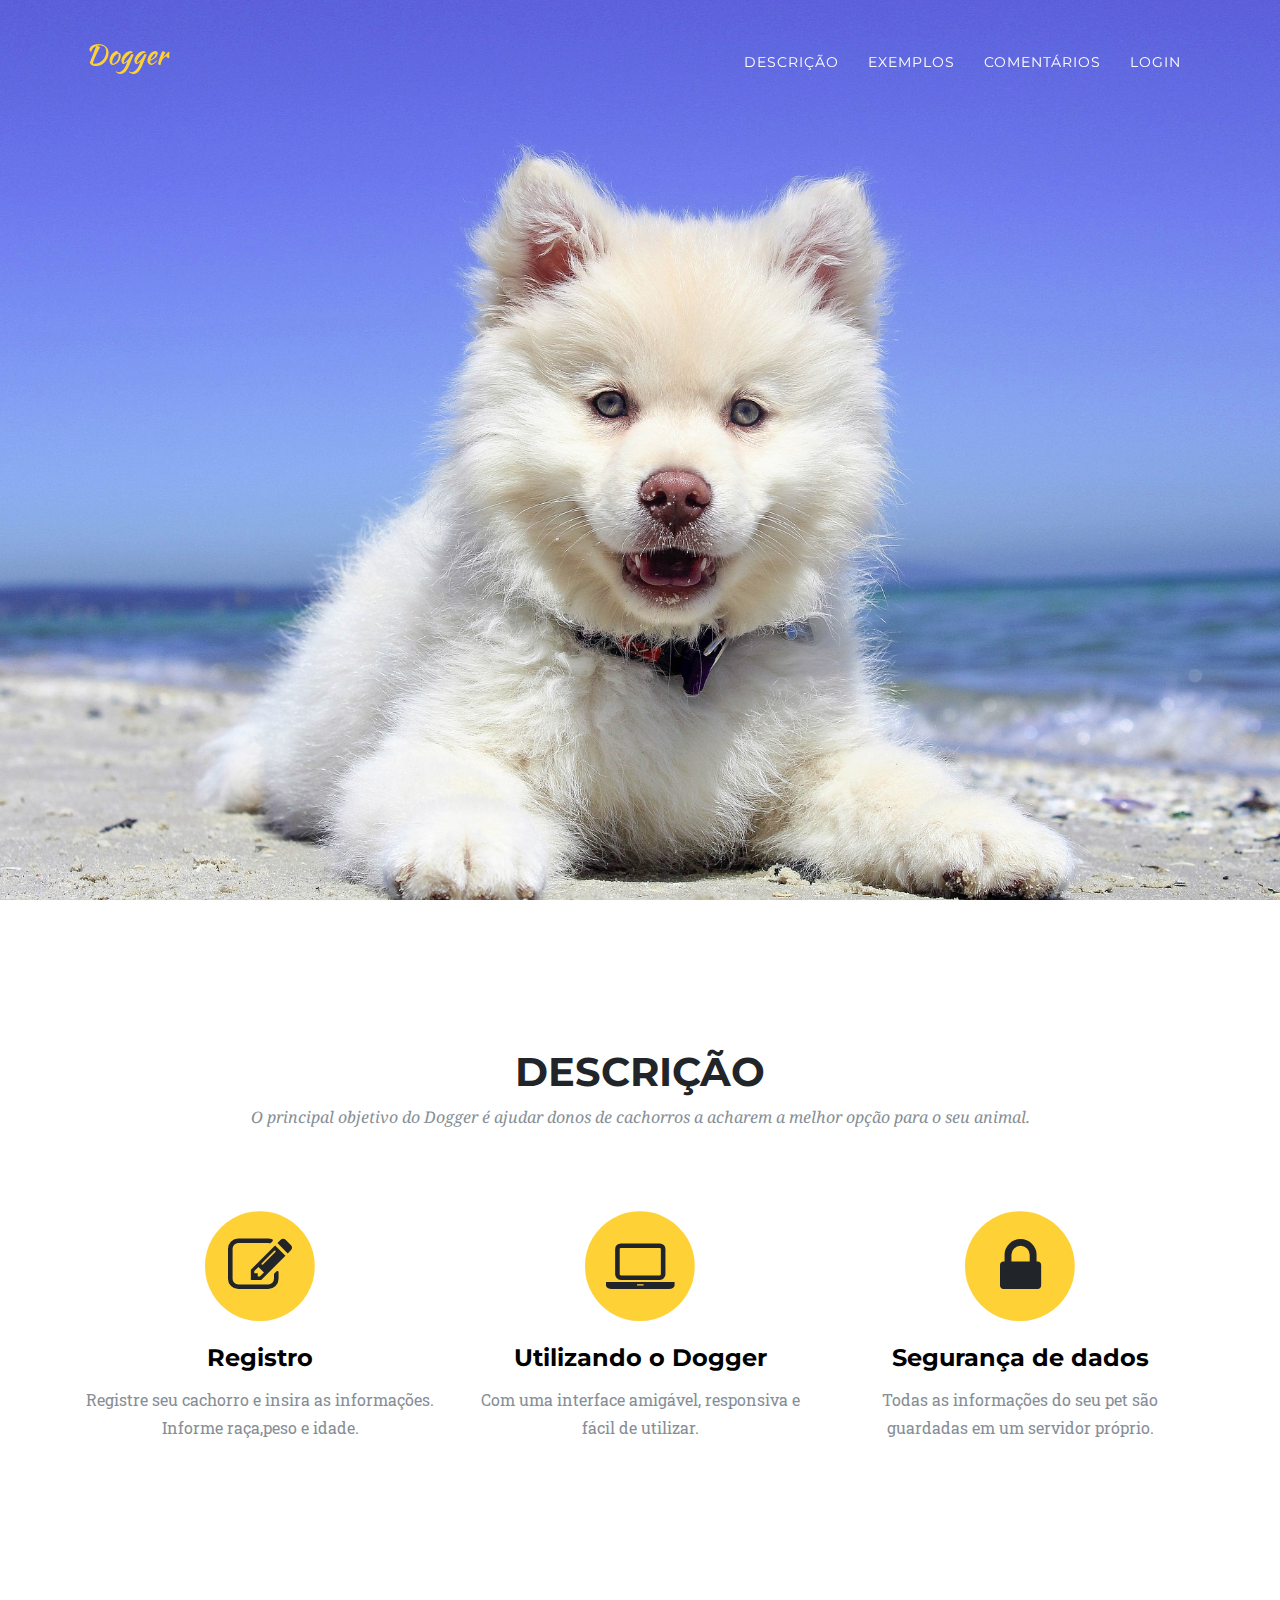
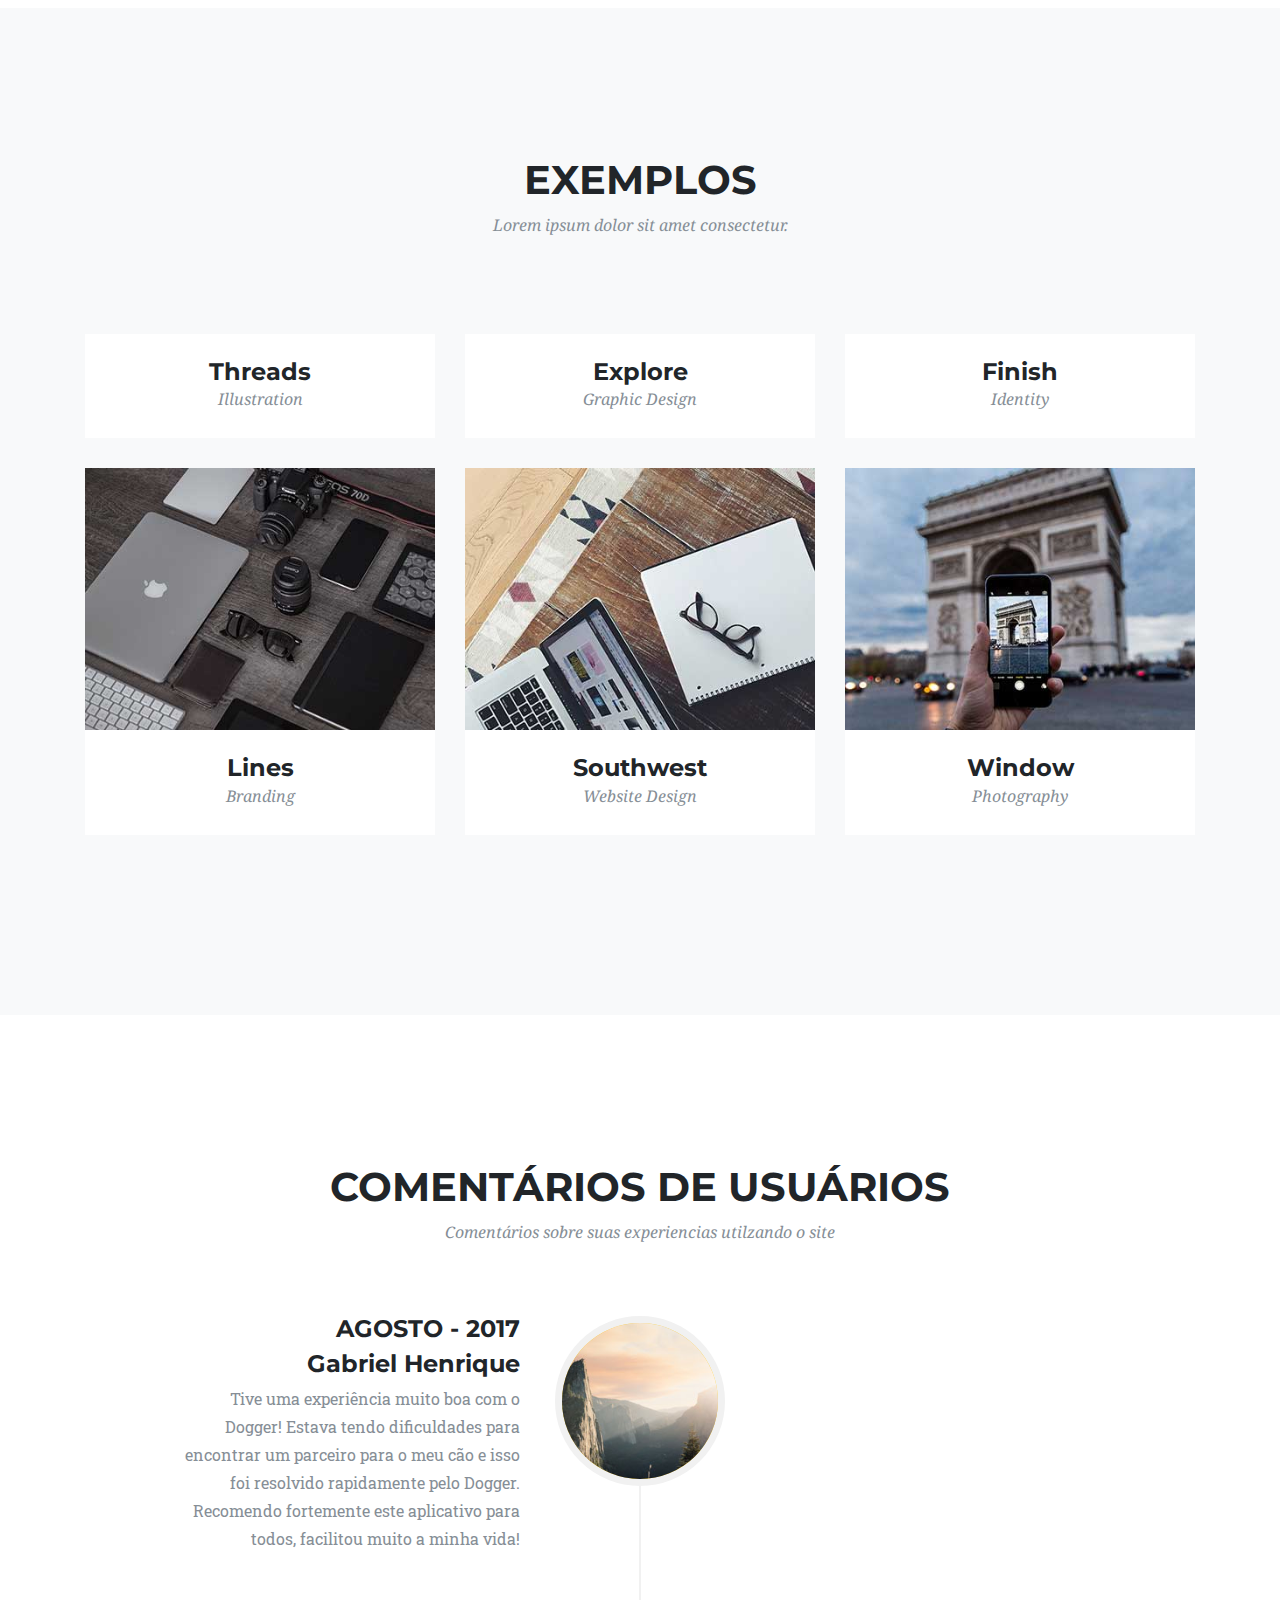
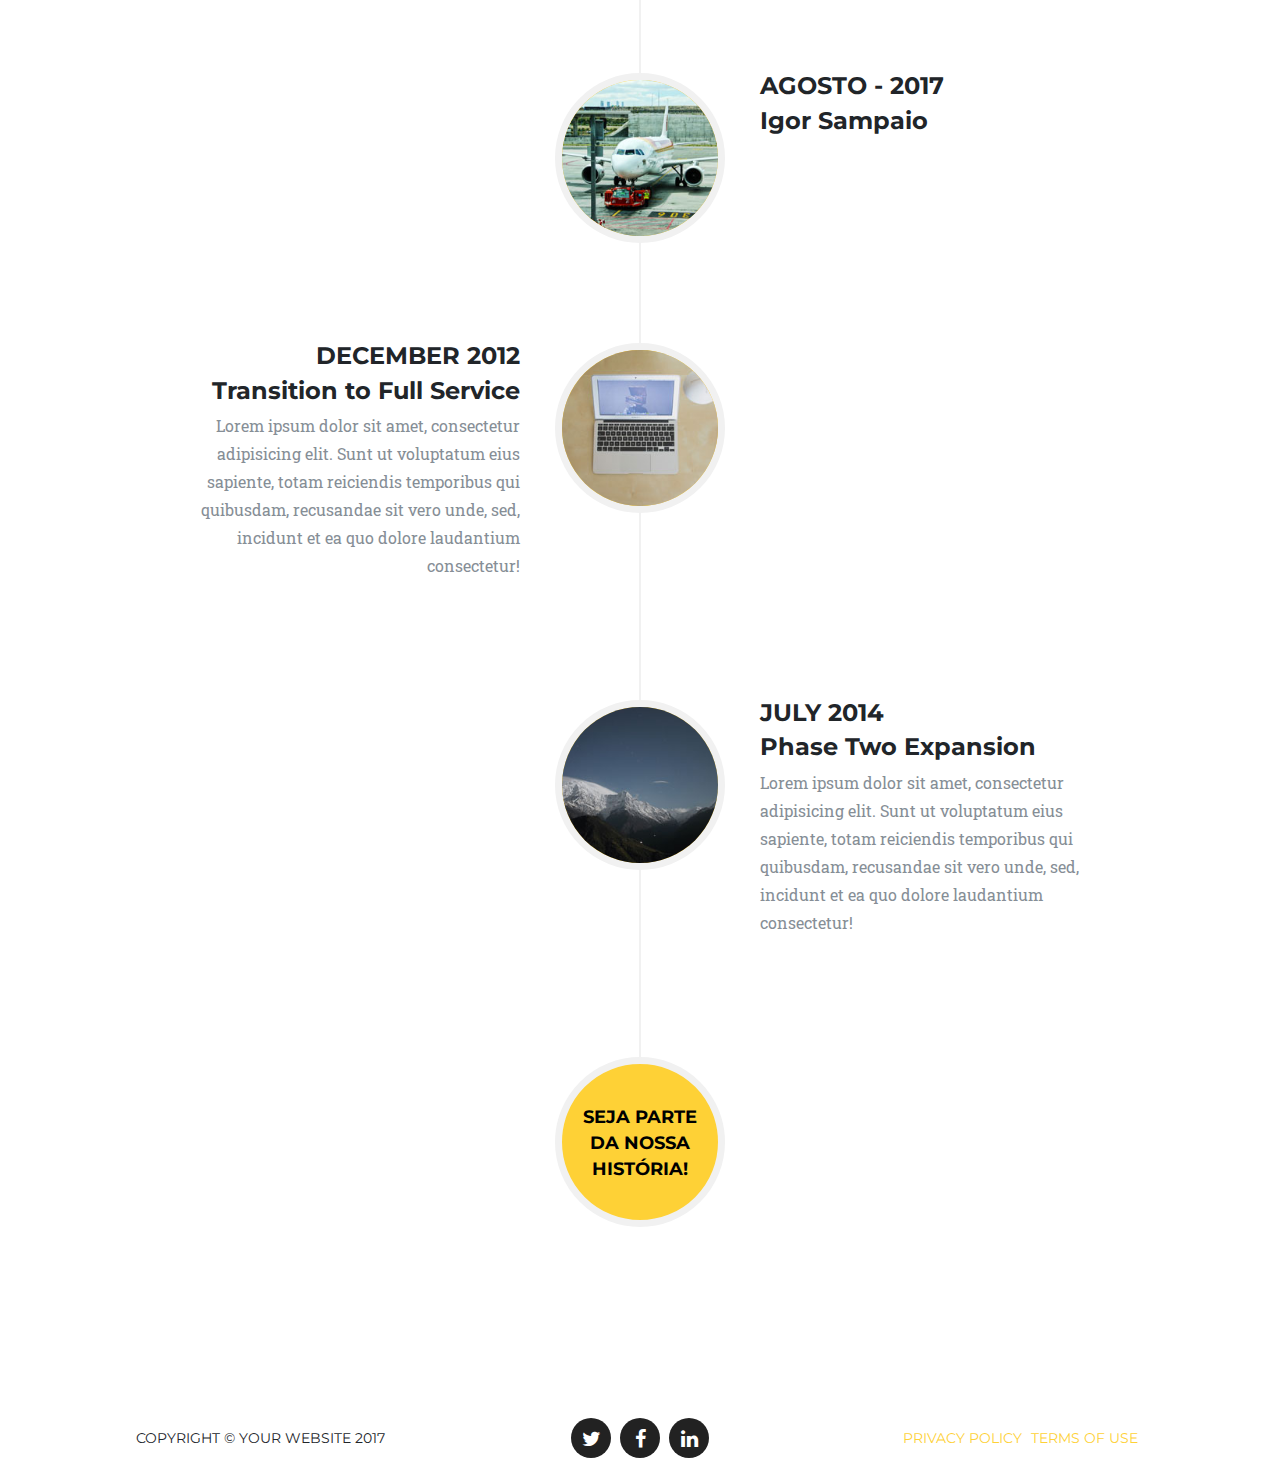
==== commit 226d4f94: "Fix do Index :)" ====
--- a/Dogger/index.html
+++ b/Dogger/index.html
@@ -84,7 +84,7 @@
                     </li>
                     -->
                     <li class="nav-item">
-                        <a class="nav-link js-scroll-trigger" href="#"  data-toggle="modal" data-target="#modalLogin">Login</a>
+                        <a class="nav-link js-scroll-trigger" href="#" data-toggle="modal" data-target="#modalLogin">Login</a>
                     </li>
                 </ul>
             </div>
@@ -113,33 +113,33 @@
             <div class="row">
                 <div class="col-lg-12 text-center">
                     <h2 class="section-heading">Descrição</h2>
-                    <h3 class="section-subheading text-muted">Lorem ipsum dolor sit amet consectetur.</h3>
+                    <h3 class="section-subheading text-muted">O principal objetivo do Dogger é ajudar donos de cachorros a acharem a melhor opção para o seu animal.</h3>
                 </div>
             </div>
             <div class="row text-center">
                 <div class="col-md-4">
                     <span class="fa-stack fa-4x">
                         <i class="fa fa-circle fa-stack-2x text-primary"></i>
-                        <i class="fa fa-shopping-cart fa-stack-1x fa-inverse"></i>
+                        <i class="fa fa-pencil-square-o fa-stack-1x "></i>
                     </span>
-                    <h4 class="service-heading" collor="black">E-Commerce</h4>
-                    <p class="text-muted">Lorem ipsum dolor sit amet, consectetur adipisicing elit. Minima maxime quam architecto quo inventore harum ex magni, dicta impedit.</p>
+                    <h4 class="service-heading" collor="black">Registro</h4>
+                    <p class="text-muted">Registre seu cachorro e insira as informações. Informe raça,peso e idade.</p>
                 </div>
                 <div class="col-md-4">
                     <span class="fa-stack fa-4x">
                         <i class="fa fa-circle fa-stack-2x text-primary"></i>
-                        <i class="fa fa-laptop fa-stack-1x fa-inverse"></i>
+                        <i class="fa fa-laptop fa-stack-1x "></i>
                     </span>
-                    <h4 class="service-heading">Responsive Design</h4>
-                    <p class="text-muted">Lorem ipsum dolor sit amet, consectetur adipisicing elit. Minima maxime quam architecto quo inventore harum ex magni, dicta impedit.</p>
+                    <h4 class="service-heading">Utilizando o Dogger</h4>
+                    <p class="text-muted">Com uma interface amigável, responsiva e fácil de utilizar.</p>
                 </div>
                 <div class="col-md-4">
                     <span class="fa-stack fa-4x">
                         <i class="fa fa-circle fa-stack-2x text-primary"></i>
-                        <i class="fa fa-lock fa-stack-1x fa-inverse"></i>
+                        <i class="fa fa-lock fa-stack-1x "></i>
                     </span>
-                    <h4 class="service-heading">Web Security</h4>
-                    <p class="text-muted">Lorem ipsum dolor sit amet, consectetur adipisicing elit. Minima maxime quam architecto quo inventore harum ex magni, dicta impedit.</p>
+                    <h4 class="service-heading">Segurança de dados</h4>
+                    <p class="text-muted">Todas as informações do seu pet são guardadas em um servidor próprio.</p>
                 </div>
             </div>
         </div>
@@ -162,7 +162,7 @@
                                 <i class="fa fa-plus fa-3x"></i>
                             </div>
                         </div>
-                        <img class="img-fluid" src="img/portfolio/01-thumbnail.jpg" alt="">
+                        <img class="img-fluid" src="img/portfolio/" alt="">
                     </a>
                     <div class="portfolio-caption">
                         <h4>Threads</h4>
@@ -176,7 +176,7 @@
                                 <i class="fa fa-plus fa-3x"></i>
                             </div>
                         </div>
-                        <img class="img-fluid" src="img/portfolio/02-thumbnail.jpg" alt="">
+                        <img class="img-fluid" src="img/portfolio/hulk.jpg" alt="">
                     </a>
                     <div class="portfolio-caption">
                         <h4>Explore</h4>
@@ -190,7 +190,7 @@
                                 <i class="fa fa-plus fa-3x"></i>
                             </div>
                         </div>
-                        <img class="img-fluid" src="img/portfolio/03-thumbnail.jpg" alt="">
+                        <img class="img-fluid" src="img/portfolio/Border_Collie" alt="">
                     </a>
                     <div class="portfolio-caption">
                         <h4>Finish</h4>
@@ -248,8 +248,8 @@
         <div class="container">
             <div class="row">
                 <div class="col-lg-12 text-center">
-                    <h2 class="section-heading">Comentários</h2>
-                    <h3 class="section-subheading text-muted">Comentários sobre o site</h3>
+                    <h2 class="section-heading">Comentários De Usuários</h2>
+                    <h3 class="section-subheading text-muted">Comentários sobre suas experiencias utilzando o site</h3>
                 </div>
             </div>
             <div class="row">
@@ -261,11 +261,11 @@
                             </div>
                             <div class="timeline-panel">
                                 <div class="timeline-heading">
-                                    <h4>2009-2011</h4>
-                                    <h4 class="subheading">Our Humble Beginnings</h4>
+                                    <h4> Agosto - 2017</h4>
+                                    <h4 class="subheading">Gabriel Henrique</h4>
                                 </div>
                                 <div class="timeline-body">
-                                    <p class="text-muted">Lorem ipsum dolor sit amet, consectetur adipisicing elit. Sunt ut voluptatum eius sapiente, totam reiciendis temporibus qui quibusdam, recusandae sit vero unde, sed, incidunt et ea quo dolore laudantium consectetur!</p>
+                                    <p class="text-muted">Tive uma experiência muito boa com o Dogger! Estava tendo dificuldades para encontrar um parceiro para o meu cão e isso foi resolvido rapidamente pelo Dogger. Recomendo fortemente este aplicativo para todos, facilitou muito a minha vida!</p>
                                 </div>
                             </div>
                         </li>
@@ -275,11 +275,11 @@
                             </div>
                             <div class="timeline-panel">
                                 <div class="timeline-heading">
-                                    <h4>March 2011</h4>
-                                    <h4 class="subheading">An Agency is Born</h4>
+                                    <h4>Agosto - 2017</h4>
+                                    <h4 class="subheading">Igor Sampaio</h4>
                                 </div>
                                 <div class="timeline-body">
-                                    <p class="text-muted">Lorem ipsum dolor sit amet, consectetur adipisicing elit. Sunt ut voluptatum eius sapiente, totam reiciendis temporibus qui quibusdam, recusandae sit vero unde, sed, incidunt et ea quo dolore laudantium consectetur!</p>
+                                    <p class="text-muted"></p>
                                 </div>
                             </div>
                         </li>
@@ -454,7 +454,7 @@
                     <h2 class="section-heading">Login</h2>
                     <!--
                     <h3 class="section-subheading text-muted">Lorem ipsum dolor sit amet consectetur.</h3>
-                    
+
                 </div>
             </div>
             <div class="row">
@@ -476,15 +476,15 @@
                                   <p class="help-block text-danger"></p>
                                 </div>
                                 -------->
-                            </div>
-                            <!-------
+    </div>
+    <!-------
                             <div class="col-md-12">
                               <div class="form-group">
                                 <textarea class="form-control" id="message" placeholder="Your Message *" required data-validation-required-message="Please enter a message."></textarea>
                                 <p class="help-block text-danger"></p>
                               </div>
                             </div>
-                            
+
                             <div class="clearfix"></div>
                             <div class="col-lg-12 text-center">
                                 <div id="success"></div>
@@ -497,7 +497,6 @@
         </div>
     </section>
                                 -->
-
     <!-- Footer -->
     <footer>
         <div class="container">
@@ -755,21 +754,21 @@
                 <div class="modal-header">
                     <button type="button" class="close" data-dismiss="modal" aria-label="Close"><span aria-hidden="true">&times;</span></button>
                     <h4 class="modal-title">Login</h4>
-                </div>    
-            <div class="modal-body">
-                <input type="text" class="Slogar" id="testar" placeholder="Usuario" required /> <br />
-                <input type="password" class="Slogar"  placeholder="Senha" required /> <br />
-
-             <div  class="caixa-lembrar">    
-                <label>
-                    <input type="checkbox"> Lembrar
-                </label>
-              </div>      
-
-                    
-                    
-                    
-                    
+                </div>
+                <div class="modal-body">
+                    <input type="text" class="Slogar" id="testar" placeholder="Usuario" required /> <br />
+                    <input type="password" class="Slogar" placeholder="Senha" required /> <br />
+
+                    <div class="caixa-lembrar">
+                        <label>
+                            <input type="checkbox"> Lembrar
+                        </label>
+                    </div>
+
+
+
+
+
                 </div>
                 <div class="modal-footer">
                     <button type="button" class="btn btn-default" data-dismiss="modal">Cancelar</button>
@@ -779,8 +778,6 @@
             </div><!-- /.modal-content -->
         </div><!-- /.modal-dialog -->
     </div><!-- /.modal -->
-
-
     <!-- Bootstrap core JavaScript -->
     <script src="vendor/jquery/jquery.min.js"></script>
     <script src="vendor/popper/popper.min.js"></script>
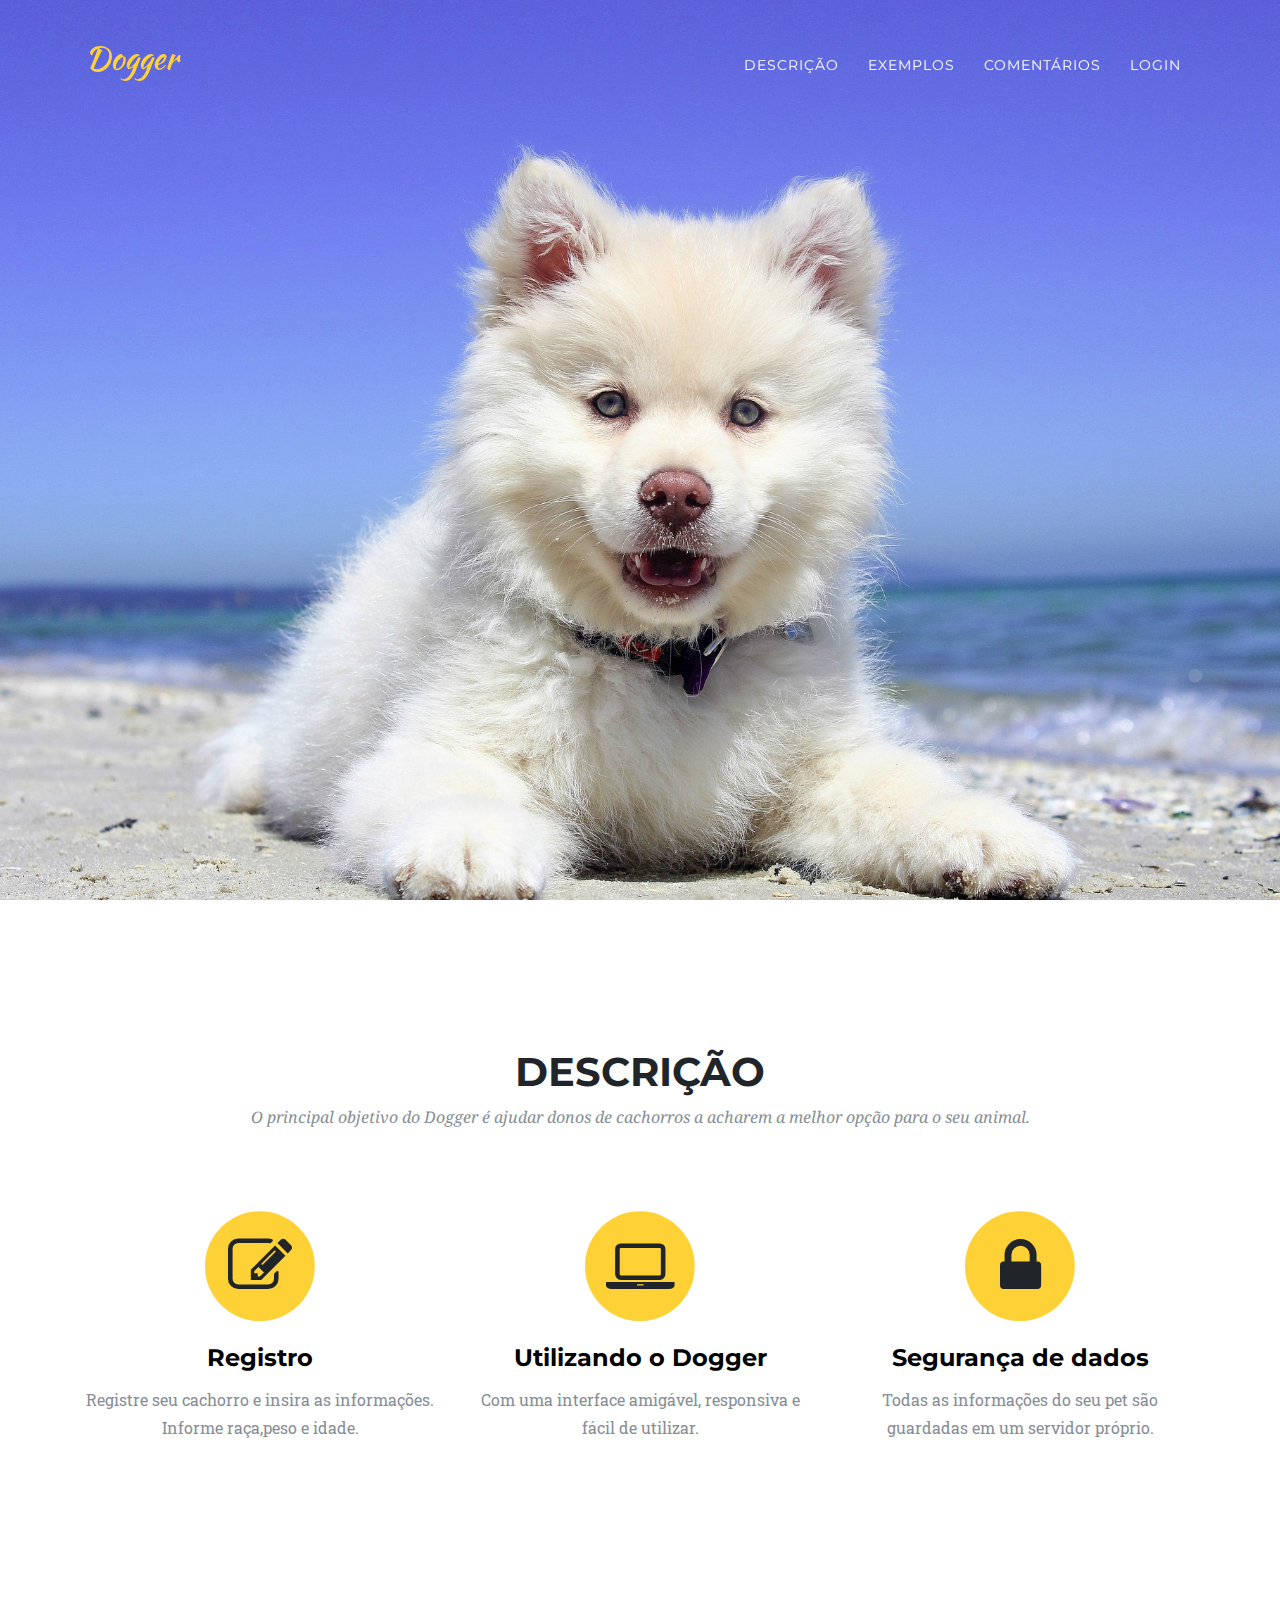
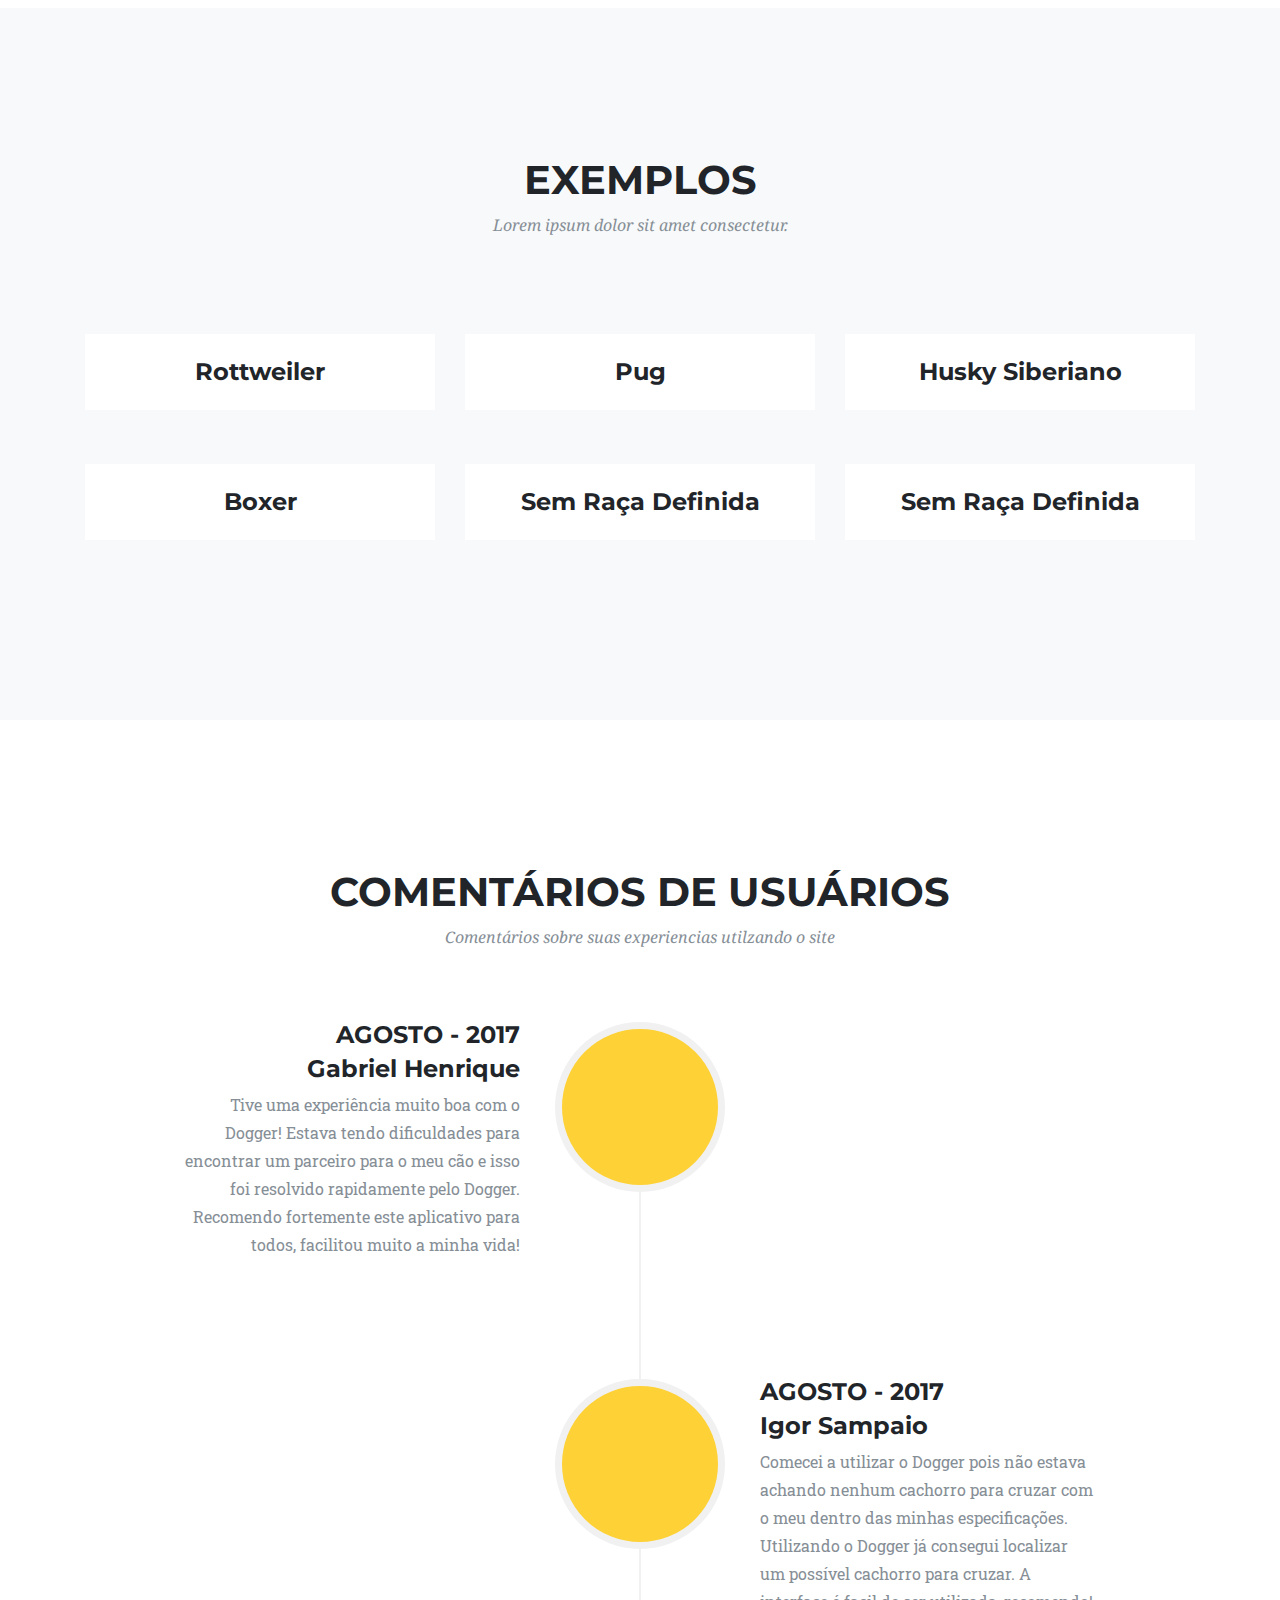
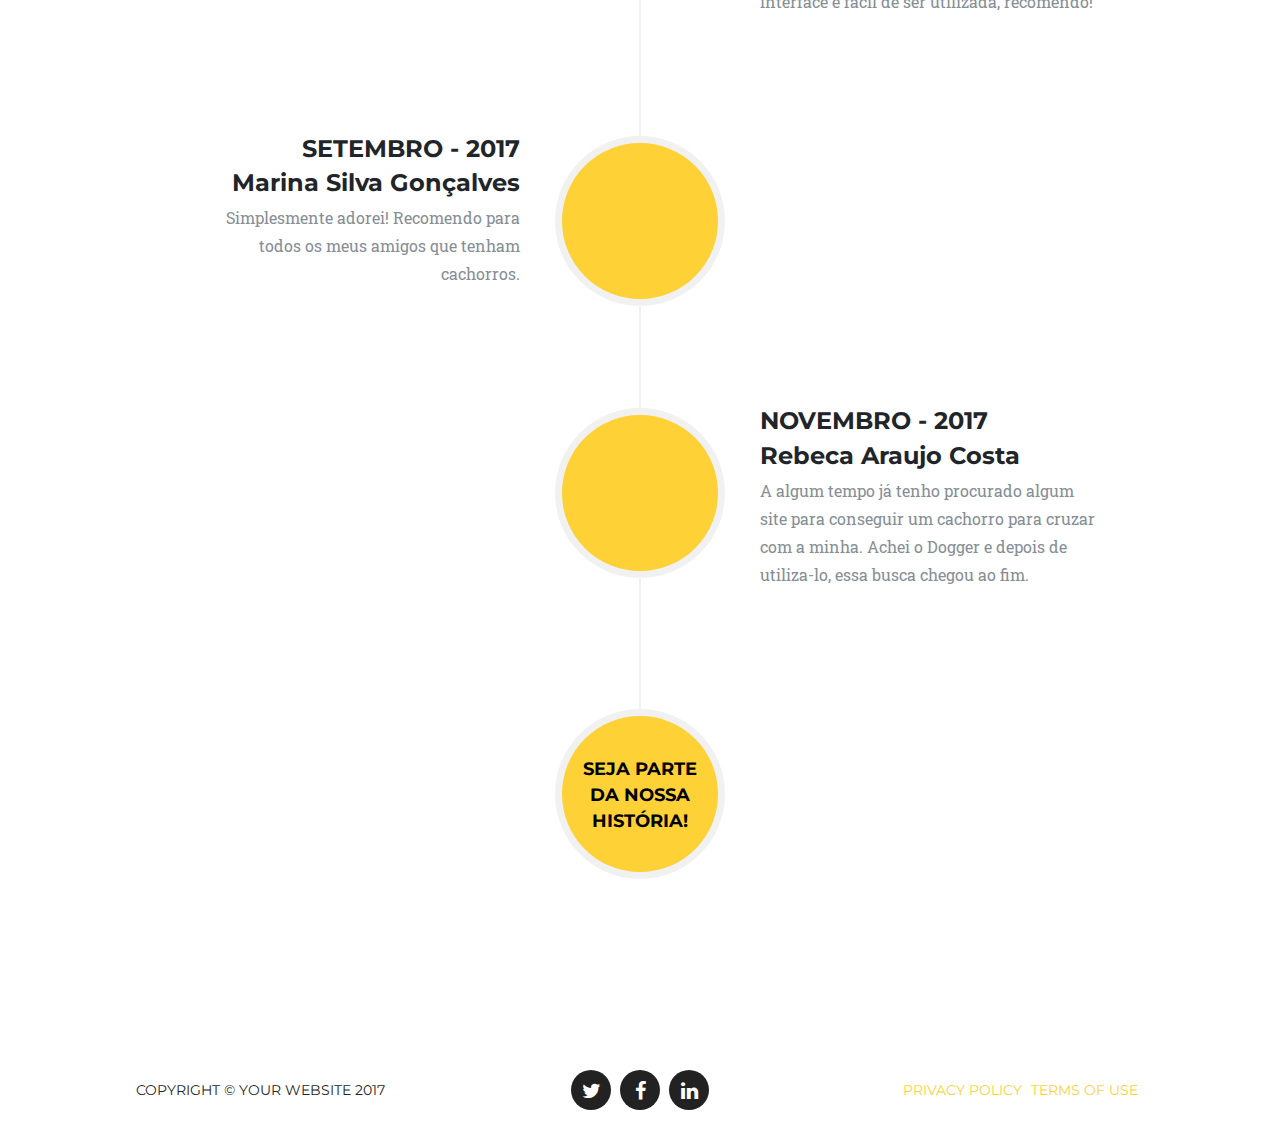
==== commit a40412ee: "Alteração do Index na´parte de exemplos" ====
--- a/Dogger/index.html
+++ b/Dogger/index.html
@@ -1,8 +1,6 @@
 ﻿<!DOCTYPE html>
 <html lang="en" style="height: 100%">
-
 <head>
-
     <!-- Meta -->
     <meta charset="utf-8" />
     <meta name="viewport" content="width=device-width, initial-scale=1" />
@@ -36,31 +34,25 @@
     <meta name="msapplication-TileColor" content="#ffffff" />
     <meta name="msapplication-TileImage" content="ms-icon-144x144.png" />
     <meta name="theme-color" content="#ffcc00" />
-
     <title>Dogger</title>
-
     <!-- Bootstrap core CSS -->
     <link href="vendor/bootstrap/css/bootstrap.css" rel="stylesheet">
-
     <!-- Custom fonts for this template -->
     <link href="vendor/font-awesome/css/font-awesome.min.css" rel="stylesheet" type="text/css">
     <link href="https://fonts.googleapis.com/css?family=Montserrat:400,700" rel="stylesheet" type="text/css">
     <link href='https://fonts.googleapis.com/css?family=Kaushan+Script' rel='stylesheet' type='text/css'>
     <link href='https://fonts.googleapis.com/css?family=Droid+Serif:400,700,400italic,700italic' rel='stylesheet' type='text/css'>
     <link href='https://fonts.googleapis.com/css?family=Roboto+Slab:400,100,300,700' rel='stylesheet' type='text/css'>
-
     <!-- Custom styles for this template -->
     <link href="css/agency.css" rel="stylesheet">
 </head>
-
 <body id="page-top" style="height: 100%">
-
     <!-- Navigation -->
     <nav class="navbar navbar-expand-lg navbar-dark fixed-top" id="mainNav">
         <div class="container">
             <a class="navbar-brand js-scroll-trigger" href="#page-top">
                 <!--<img src="img/dogger003.svg" width="100" height="50" />-->
-                <p>Dogger</p>
+                <p id="nomeProjeto">Dogger</p>
 
             </a>
             <button class="navbar-toggler navbar-toggler-right" type="button" data-toggle="collapse" data-target="#navbarResponsive" aria-controls="navbarResponsive" aria-expanded="false" aria-label="Toggle navigation">
@@ -90,10 +82,8 @@
             </div>
         </div>
     </nav>
-
     <!-- Header -->
     <header class="masthead" id="inicial" style="height: 100%">
-
         <!--<div class="container intro-text">
           <div class="intro-text">
 
@@ -106,7 +96,6 @@
 
         </div>-->
     </header>
-
     <!-- Services -->
     <section id="services">
         <div class="container">
@@ -144,7 +133,6 @@
             </div>
         </div>
     </section>
-
     <!-- Portfolio Grid -->
     <section class="bg-light" id="portfolio">
         <div class="container">
@@ -162,11 +150,10 @@
                                 <i class="fa fa-plus fa-3x"></i>
                             </div>
                         </div>
-                        <img class="img-fluid" src="img/portfolio/" alt="">
+                        <img class="img-fluid" src="img/portfolio/Rottweiler.jpg" alt="">
                     </a>
                     <div class="portfolio-caption">
-                        <h4>Threads</h4>
-                        <p class="text-muted">Illustration</p>
+                        <h4>Rottweiler</h4>
                     </div>
                 </div>
                 <div class="col-md-4 col-sm-6 portfolio-item">
@@ -176,11 +163,10 @@
                                 <i class="fa fa-plus fa-3x"></i>
                             </div>
                         </div>
-                        <img class="img-fluid" src="img/portfolio/hulk.jpg" alt="">
+                        <img class="img-fluid" src="img/portfolio/pug-cachorro.jpg" alt="">
                     </a>
                     <div class="portfolio-caption">
-                        <h4>Explore</h4>
-                        <p class="text-muted">Graphic Design</p>
+                        <h4>Pug</h4>
                     </div>
                 </div>
                 <div class="col-md-4 col-sm-6 portfolio-item">
@@ -190,11 +176,10 @@
                                 <i class="fa fa-plus fa-3x"></i>
                             </div>
                         </div>
-                        <img class="img-fluid" src="img/portfolio/Border_Collie" alt="">
+                        <img class="img-fluid" src="img/portfolio/img_como_fazer_um_filhote_de_cachorro.jpg" alt="">
                     </a>
                     <div class="portfolio-caption">
-                        <h4>Finish</h4>
-                        <p class="text-muted">Identity</p>
+                        <h4>Husky Siberiano</h4>
                     </div>
                 </div>
                 <div class="col-md-4 col-sm-6 portfolio-item">
@@ -204,11 +189,10 @@
                                 <i class="fa fa-plus fa-3x"></i>
                             </div>
                         </div>
-                        <img class="img-fluid" src="img/portfolio/04-thumbnail.jpg" alt="">
+                        <img class="img-fluid" src="img/portfolio/boxer.jpg" alt="">
                     </a>
                     <div class="portfolio-caption">
-                        <h4>Lines</h4>
-                        <p class="text-muted">Branding</p>
+                        <h4>Boxer</h4>
                     </div>
                 </div>
                 <div class="col-md-4 col-sm-6 portfolio-item">
@@ -218,11 +202,10 @@
                                 <i class="fa fa-plus fa-3x"></i>
                             </div>
                         </div>
-                        <img class="img-fluid" src="img/portfolio/05-thumbnail.jpg" alt="">
+                        <img class="img-fluid" src="img/portfolio/vira_lata.jpg" alt="">
                     </a>
                     <div class="portfolio-caption">
-                        <h4>Southwest</h4>
-                        <p class="text-muted">Website Design</p>
+                        <h4>Sem Raça Definida</h4>
                     </div>
                 </div>
                 <div class="col-md-4 col-sm-6 portfolio-item">
@@ -232,17 +215,15 @@
                                 <i class="fa fa-plus fa-3x"></i>
                             </div>
                         </div>
-                        <img class="img-fluid" src="img/portfolio/06-thumbnail.jpg" alt="">
+                        <img class="img-fluid" src="img/portfolio/vira_lata02.jpg" alt="">
                     </a>
                     <div class="portfolio-caption">
-                        <h4>Window</h4>
-                        <p class="text-muted">Photography</p>
+                        <h4>Sem Raça Definida</h4>
                     </div>
                 </div>
             </div>
         </div>
     </section>
-
     <!-- About -->
     <section id="about">
         <div class="container">
@@ -257,11 +238,11 @@
                     <ul class="timeline">
                         <li>
                             <div class="timeline-image">
-                                <img class="rounded-circle img-fluid" src="img/about/1.jpg" alt="">
+                                <img class="rounded-circle img-fluid" src="img/portfolio/usuario-masc.jpg" alt="">
                             </div>
                             <div class="timeline-panel">
                                 <div class="timeline-heading">
-                                    <h4> Agosto - 2017</h4>
+                                    <h4>Agosto - 2017</h4>
                                     <h4 class="subheading">Gabriel Henrique</h4>
                                 </div>
                                 <div class="timeline-body">
@@ -271,7 +252,7 @@
                         </li>
                         <li class="timeline-inverted">
                             <div class="timeline-image">
-                                <img class="rounded-circle img-fluid" src="img/about/2.jpg" alt="">
+                                <img class="rounded-circle img-fluid" src="img/portfolio/usuario-masc.jpg" alt="">
                             </div>
                             <div class="timeline-panel">
                                 <div class="timeline-heading">
@@ -279,35 +260,35 @@
                                     <h4 class="subheading">Igor Sampaio</h4>
                                 </div>
                                 <div class="timeline-body">
-                                    <p class="text-muted"></p>
+                                    <p class="text-muted">Comecei a utilizar o Dogger pois não estava achando nenhum cachorro para cruzar com o meu dentro das minhas especificações. Utilizando o Dogger já consegui localizar um possível cachorro para cruzar. A interface é facil de ser utilizada, recomendo!</p>
                                 </div>
                             </div>
                         </li>
                         <li>
                             <div class="timeline-image">
-                                <img class="rounded-circle img-fluid" src="img/about/3.jpg" alt="">
+                                <img class="rounded-circle img-fluid" src="img/portfolio/foto-usuario-feminino.png" alt="">
                             </div>
                             <div class="timeline-panel">
                                 <div class="timeline-heading">
-                                    <h4>December 2012</h4>
-                                    <h4 class="subheading">Transition to Full Service</h4>
+                                    <h4>Setembro - 2017</h4>
+                                    <h4 class="subheading">Marina Silva Gonçalves</h4>
                                 </div>
                                 <div class="timeline-body">
-                                    <p class="text-muted">Lorem ipsum dolor sit amet, consectetur adipisicing elit. Sunt ut voluptatum eius sapiente, totam reiciendis temporibus qui quibusdam, recusandae sit vero unde, sed, incidunt et ea quo dolore laudantium consectetur!</p>
+                                    <p class="text-muted">Simplesmente adorei! Recomendo para todos os meus amigos que tenham cachorros.</p>
                                 </div>
                             </div>
                         </li>
                         <li class="timeline-inverted">
                             <div class="timeline-image">
-                                <img class="rounded-circle img-fluid" src="img/about/4.jpg" alt="">
+                                <img class="rounded-circle img-fluid" src="img/portfolio/foto-usuario-feminino.png" alt="">
                             </div>
                             <div class="timeline-panel">
                                 <div class="timeline-heading">
-                                    <h4>July 2014</h4>
-                                    <h4 class="subheading">Phase Two Expansion</h4>
+                                    <h4>Novembro - 2017</h4>
+                                    <h4 class="subheading">Rebeca Araujo Costa</h4>
                                 </div>
                                 <div class="timeline-body">
-                                    <p class="text-muted">Lorem ipsum dolor sit amet, consectetur adipisicing elit. Sunt ut voluptatum eius sapiente, totam reiciendis temporibus qui quibusdam, recusandae sit vero unde, sed, incidunt et ea quo dolore laudantium consectetur!</p>
+                                    <p class="text-muted">A algum tempo já tenho procurado algum site para conseguir um cachorro para cruzar com a minha. Achei o Dogger e depois de utiliza-lo, essa busca chegou ao fim.</p>
                                 </div>
                             </div>
                         </li>
@@ -325,7 +306,6 @@
             </div>
         </div>
     </section>
-
     <!-- Team
     <section class="bg-light" id="team">
       <div class="container">
@@ -536,7 +516,6 @@
             </div>
         </div>
     </footer>
-
     <!-- Portfolio Modals -->
     <!-- Modal 1 -->
     <div class="portfolio-modal modal fade" id="portfolioModal1" tabindex="-1" role="dialog" aria-hidden="true">
@@ -554,16 +533,16 @@
                                 <!-- Project Details Go Here -->
                                 <h2>Project Name</h2>
                                 <p class="item-intro text-muted">Lorem ipsum dolor sit amet consectetur.</p>
-                                <img class="img-fluid d-block mx-auto" src="img/portfolio/01-full.jpg" alt="">
-                                <p>Use this area to describe your project. Lorem ipsum dolor sit amet, consectetur adipisicing elit. Est blanditiis dolorem culpa incidunt minus dignissimos deserunt repellat aperiam quasi sunt officia expedita beatae cupiditate, maiores repudiandae, nostrum, reiciendis facere nemo!</p>
+                                <img class="img-fluid d-block mx-auto" src="img/portfolio/Rottweiler.jpg" alt="">
+                                <p>Rottweiler (Em alemão: Rottweiler Metzgerhund) é uma raça canina desenvolvida na Alemanha. Cão criado por açougueiros da região de Rottweil para o trabalho com o gado, logo tornou-se um eficiente animal de guarda e boiadeiro, além de ser útil na tração. Devido à sua utilidade, tornou-se popular em todo o mundo. É uma raça descrita como de exemplares inteligentes, valentes e devotados. Fisicamente é um animal forte, de pelagem preta e curta, com marcações em castanho, é robusto e de estrutura compacta, que transparece força, agilidade e resistência.</p>
                                 <ul class="list-inline">
-                                    <li>Date: January 2017</li>
-                                    <li>Client: Threads</li>
-                                    <li>Category: Illustration</li>
+                                    <li>Expectativa de vida de 8 a 10 anos</li>
+                                    <li>País de origem : Alemanha</li>
+                                    <li>Peso macho : 50-60 kg / Peso Fêmea 35-48 kg</li>
                                 </ul>
                                 <button class="btn btn-primary" data-dismiss="modal" type="button">
                                     <i class="fa fa-times"></i>
-                                    Close Project
+                                    Home
                                 </button>
                             </div>
                         </div>
@@ -572,7 +551,6 @@
             </div>
         </div>
     </div>
-
     <!-- Modal 2 -->
     <div class="portfolio-modal modal fade" id="portfolioModal2" tabindex="-1" role="dialog" aria-hidden="true">
         <div class="modal-dialog">
@@ -589,16 +567,20 @@
                                 <!-- Project Details Go Here -->
                                 <h2>Project Name</h2>
                                 <p class="item-intro text-muted">Lorem ipsum dolor sit amet consectetur.</p>
-                                <img class="img-fluid d-block mx-auto" src="img/portfolio/02-full.jpg" alt="">
-                                <p>Use this area to describe your project. Lorem ipsum dolor sit amet, consectetur adipisicing elit. Est blanditiis dolorem culpa incidunt minus dignissimos deserunt repellat aperiam quasi sunt officia expedita beatae cupiditate, maiores repudiandae, nostrum, reiciendis facere nemo!</p>
+                                <img class="img-fluid d-block mx-auto" src="img/portfolio/pug-cachorro.jpg" alt="">
+                                <p>
+                                    A origem do Pug como uma raça começou, provavelmente, na China antiga. Os cães conhecidos como “Short Mouthed dogs”, ou cães de “boca curta”.
+                                    A popularidade dos Pugs espalhou-se por toda a Europa, com a raça sendo chamada de Carlin na França , de Dogullo na Espanha , de Mops na Alemanha e de Caganlino na Itália . Na França, a raça foi popularizada por Josephine Bonaparte, proprietária do Pug nomeado “Fortuna”. Goya pintou Pugs na Espanha em 1785, mostrando a raça com as orelhas cortadas em suas pinturas.
+                                    A raça Pug é classificada como “cão de companhia“, fazendo parte do grupo dos cães “Toys” ou “de Companhia”, o grupo 9. Os Pugs deveriam pesar entre 6,3 e 8,1 kg, sendo cães pesados para a sua estatura. Sua aparência geral deve ser quadrada e maciça, deve mostrar “multum in parvo ” (muita substância em um pequeno volume), o que transparece em sua forma compacta, com proporcionalidade entre as partes e musculatura firme.
+                                </p>
                                 <ul class="list-inline">
-                                    <li>Date: January 2017</li>
-                                    <li>Client: Explore</li>
-                                    <li>Category: Graphic Design</li>
+                                    <li>Expectativa de vida 12 a 15 anos</li>
+                                    <li>País de Origem: China</li>
+                                    <li>Pug é considerada de porte pequeno, o peso dos cães dessa raça fica entre os 6,3 e 8,1 kg.</li>
                                 </ul>
                                 <button class="btn btn-primary" data-dismiss="modal" type="button">
                                     <i class="fa fa-times"></i>
-                                    Close Project
+                                    Home
                                 </button>
                             </div>
                         </div>
@@ -607,7 +589,6 @@
             </div>
         </div>
     </div>
-
     <!-- Modal 3 -->
     <div class="portfolio-modal modal fade" id="portfolioModal3" tabindex="-1" role="dialog" aria-hidden="true">
         <div class="modal-dialog">
@@ -624,16 +605,20 @@
                                 <!-- Project Details Go Here -->
                                 <h2>Project Name</h2>
                                 <p class="item-intro text-muted">Lorem ipsum dolor sit amet consectetur.</p>
-                                <img class="img-fluid d-block mx-auto" src="img/portfolio/03-full.jpg" alt="">
-                                <p>Use this area to describe your project. Lorem ipsum dolor sit amet, consectetur adipisicing elit. Est blanditiis dolorem culpa incidunt minus dignissimos deserunt repellat aperiam quasi sunt officia expedita beatae cupiditate, maiores repudiandae, nostrum, reiciendis facere nemo!</p>
+                                <img class="img-fluid d-block mx-auto" src="img/portfolio/img_como_fazer_um_filhote_de_cachorro.jpg" alt="">
+                                <p>
+                                    Husky Siberiano (em russo: Сибирский хаски) é uma raça de cães de trabalho oriunda da Sibéria, na Rússia.
+                                    Estes cães são conhecidos na Sibéria há milhares de anos, em um lugar específico localizado a leste dos Montes Urais, e foram especialmente desenvolvidos para puxar trenós, em condições de frio extremo, pelos Chukchi, um povo que vive na região.
+                                    A pelagem do Husky é bastante variada, desde o completamente branco ao preto-e-branco, vermelho e branco, cinza e branco, além de outras variações.
+                                </p>
                                 <ul class="list-inline">
-                                    <li>Date: January 2017</li>
-                                    <li>Client: Finish</li>
-                                    <li>Category: Identity</li>
+                                    <li>Expectativa de vida 12-14 anos</li>
+                                    <li>País de origem : Rússia</li>
+                                    <li>Peso Macho: 20–27 kg / Peso Fêmea: 16–23 kg</li>
                                 </ul>
                                 <button class="btn btn-primary" data-dismiss="modal" type="button">
                                     <i class="fa fa-times"></i>
-                                    Close Project
+                                    Home
                                 </button>
                             </div>
                         </div>
@@ -642,7 +627,6 @@
             </div>
         </div>
     </div>
-
     <!-- Modal 4 -->
     <div class="portfolio-modal modal fade" id="portfolioModal4" tabindex="-1" role="dialog" aria-hidden="true">
         <div class="modal-dialog">
@@ -659,16 +643,19 @@
                                 <!-- Project Details Go Here -->
                                 <h2>Project Name</h2>
                                 <p class="item-intro text-muted">Lorem ipsum dolor sit amet consectetur.</p>
-                                <img class="img-fluid d-block mx-auto" src="img/portfolio/04-full.jpg" alt="">
-                                <p>Use this area to describe your project. Lorem ipsum dolor sit amet, consectetur adipisicing elit. Est blanditiis dolorem culpa incidunt minus dignissimos deserunt repellat aperiam quasi sunt officia expedita beatae cupiditate, maiores repudiandae, nostrum, reiciendis facere nemo!</p>
+                                <img class="img-fluid d-block mx-auto" src="img/portfolio/boxer.jpg" alt="">
+                                <p>
+                                    Boxer (Em Alemão: Deutscher Boxer) é uma raça canina oriunda da Alemanha. A raça descende do extinto Bullenbeisser alemão que era utilizado para a caça a animais de grande porte.
+                                    A nível de temperamento são sociáveis, corajosos, valentes e leais, sendo excelentes cães de guarda e de companhia. O Bóxer deve ter nervos firmes, ser seguro, tranquilo e equilibrado. Sua ligação e fidelidade para com seu dono e sua família, sua vigilância e sua intrépida coragem são conhecidas há muito tempo. Ele é dócil no meio familiar, mas desconfiado com estranhos. Alegre e afetuoso na brincadeira, contudo destemido quando a situação é seria. Fácil de ser treinado graças a sua inteligência, docilidade, segurança, coragem e mordacidade natural. Gostam de estar perto dos donos, mas não é uma raça que exija estar sempre perto e atenção total. É uma raça muito inteligente, aprendendo rapidamente
+                                </p>
                                 <ul class="list-inline">
-                                    <li>Date: January 2017</li>
-                                    <li>Client: Lines</li>
-                                    <li>Category: Branding</li>
+                                    <li>Expectativa de vida 14-21 anos</li>
+                                    <li>País de origem : Alemanha</li>
+                                    <li>Peso macho : 30-32 kg / Peso Fêmea : 25-27 kg</li>
                                 </ul>
                                 <button class="btn btn-primary" data-dismiss="modal" type="button">
                                     <i class="fa fa-times"></i>
-                                    Close Project
+                                    Home
                                 </button>
                             </div>
                         </div>
@@ -677,7 +664,6 @@
             </div>
         </div>
     </div>
-
     <!-- Modal 5 -->
     <div class="portfolio-modal modal fade" id="portfolioModal5" tabindex="-1" role="dialog" aria-hidden="true">
         <div class="modal-dialog">
@@ -692,18 +678,24 @@
                         <div class="col-lg-8 mx-auto">
                             <div class="modal-body">
                                 <!-- Project Details Go Here -->
-                                <h2>Project Name</h2>
+                                <h2>Sem Raça Definida</h2>
                                 <p class="item-intro text-muted">Lorem ipsum dolor sit amet consectetur.</p>
-                                <img class="img-fluid d-block mx-auto" src="img/portfolio/05-full.jpg" alt="">
-                                <p>Use this area to describe your project. Lorem ipsum dolor sit amet, consectetur adipisicing elit. Est blanditiis dolorem culpa incidunt minus dignissimos deserunt repellat aperiam quasi sunt officia expedita beatae cupiditate, maiores repudiandae, nostrum, reiciendis facere nemo!</p>
+                                <img class="img-fluid d-block mx-auto" src="img/portfolio/vira_lata.jpg" alt="">
+                                <p>
+                                    È Simplesmente o cachorro mais popular do Brasil! O termo SRD (Sem Raça Definida) abrange todos os cachorros que não possuem origem definida, com misturas em sua linhagem de duas ou mais raças.
+
+                                    Um verdadeiro testamento à natureza, a um tempo em que os animais procriavam sem a interferência do homem, pode-se dizer que esse é o primeiro cachorro do mundo a surgir do lobo.
+
+                                    Parte do que torna um Vira único é a sua imprevisibilidade, característica que deve ser levada como algo positivo. O SRD é uma caixa de surpresas e vem em todos os tamanhos, cores, formatos e padronagens possíveis e imagináveis. São seres únicos em seu físico, personalidade, temperamento e pre-disposições. De orelhas eretas à grandes e caídas, pelo curto e rasteiro ou pelo longo e sedoso, focinho achatado ou alongado, calmo ou agitado…Só um ponto não varia: A amizade e lealdade. Ao adotar um cachorro SRD, observa-se muito mais o cachorro pelo que ele é, sua personalidade própria e aptidões..
+                                </p>
                                 <ul class="list-inline">
-                                    <li>Date: January 2017</li>
-                                    <li>Client: Southwest</li>
-                                    <li>Category: Website Design</li>
+                                    <li>Expectativa de vida 11-14 anos</li>
+                                    <!---<li>Client: Southwest</li> --->
+                                    <li>Peso macho / Peso Fêmea : Pode Variar de acordo com o cruzamento de cada cão </li>
                                 </ul>
                                 <button class="btn btn-primary" data-dismiss="modal" type="button">
                                     <i class="fa fa-times"></i>
-                                    Close Project
+                                    Home
                                 </button>
                             </div>
                         </div>
@@ -712,7 +704,6 @@
             </div>
         </div>
     </div>
-
     <!-- Modal 6 -->
     <div class="portfolio-modal modal fade" id="portfolioModal6" tabindex="-1" role="dialog" aria-hidden="true">
         <div class="modal-dialog">
@@ -727,18 +718,20 @@
                         <div class="col-lg-8 mx-auto">
                             <div class="modal-body">
                                 <!-- Project Details Go Here -->
-                                <h2>Project Name</h2>
+                                <h2>Sem Raça Definida</h2>
                                 <p class="item-intro text-muted">Lorem ipsum dolor sit amet consectetur.</p>
-                                <img class="img-fluid d-block mx-auto" src="img/portfolio/06-full.jpg" alt="">
-                                <p>Use this area to describe your project. Lorem ipsum dolor sit amet, consectetur adipisicing elit. Est blanditiis dolorem culpa incidunt minus dignissimos deserunt repellat aperiam quasi sunt officia expedita beatae cupiditate, maiores repudiandae, nostrum, reiciendis facere nemo!</p>
+                                <img class="img-fluid d-block mx-auto" src="img/portfolio/vira_lata02.jpg" alt="">
+                                <p>
+                                    È Simplesmente o cachorro mais popular do Brasil! O termo SRD (Sem Raça Definida) abrange todos os cachorros que não possuem origem definida, com misturas em sua linhagem de duas ou mais raças. Um verdadeiro testamento à natureza, a um tempo em que os animais procriavam sem a interferência do homem, pode-se dizer que esse é o primeiro cachorro do mundo a surgir do lobo. Parte do que torna um Vira único é a sua imprevisibilidade, característica que deve ser levada como algo positivo. O SRD é uma caixa de surpresas e vem em todos os tamanhos, cores, formatos e padronagens possíveis e imagináveis. São seres únicos em seu físico, personalidade, temperamento e pre-disposições. De orelhas eretas à grandes e caídas, pelo curto e rasteiro ou pelo longo e sedoso, focinho achatado ou alongado, calmo ou agitado…Só um ponto não varia: A amizade e lealdade. Ao adotar um cachorro SRD, observa-se muito mais o cachorro pelo que ele é, sua personalidade própria e aptidões.
+                                </p>
                                 <ul class="list-inline">
-                                    <li>Date: January 2017</li>
-                                    <li>Client: Window</li>
-                                    <li>Category: Photography</li>
+                                    <li>Expectativa de vida 11-14 anos</li>
+                                    <!-- <li>Client: Window</li>-->
+                                    <li>Peso macho / Peso Fêmea : Pode Variar de acordo com o cruzamento de cada cão.</li>
                                 </ul>
                                 <button class="btn btn-primary" data-dismiss="modal" type="button">
                                     <i class="fa fa-times"></i>
-                                    Close Project
+                                    Home
                                 </button>
                             </div>
                         </div>
@@ -747,7 +740,6 @@
             </div>
         </div>
     </div>
-
     <div class="modal fade" tabindex="-1" role="dialog" id="modalLogin">
         <div class="modal-dialog" role="document">
             <div class="modal-content">
@@ -758,13 +750,11 @@
                 <div class="modal-body">
                     <input type="text" class="Slogar" id="testar" placeholder="Usuario" required /> <br />
                     <input type="password" class="Slogar" placeholder="Senha" required /> <br />
-
                     <div class="caixa-lembrar">
                         <label>
                             <input type="checkbox"> Lembrar
                         </label>
                     </div>
-
 
 
 
@@ -782,16 +772,12 @@
     <script src="vendor/jquery/jquery.min.js"></script>
     <script src="vendor/popper/popper.min.js"></script>
     <script src="vendor/bootstrap/js/bootstrap.min.js"></script>
-
     <!-- Plugin JavaScript -->
     <script src="vendor/jquery-easing/jquery.easing.min.js"></script>
-
     <!-- Contact form JavaScript -->
     <script src="js/jqBootstrapValidation.js"></script>
     <script src="js/contact_me.js"></script>
-
     <!-- Custom scripts for this template -->
     <script src="js/agency.min.js"></script>
 </body>
-
 </html>
--- a/Dogger/css/agency.css
+++ b/Dogger/css/agency.css
@@ -599,3 +599,6 @@
   .btn-xl .badge {
     color: #fed136;
     background-color: white; }
+  #nomeProjeto{
+      font-size:2.0rem;
+  }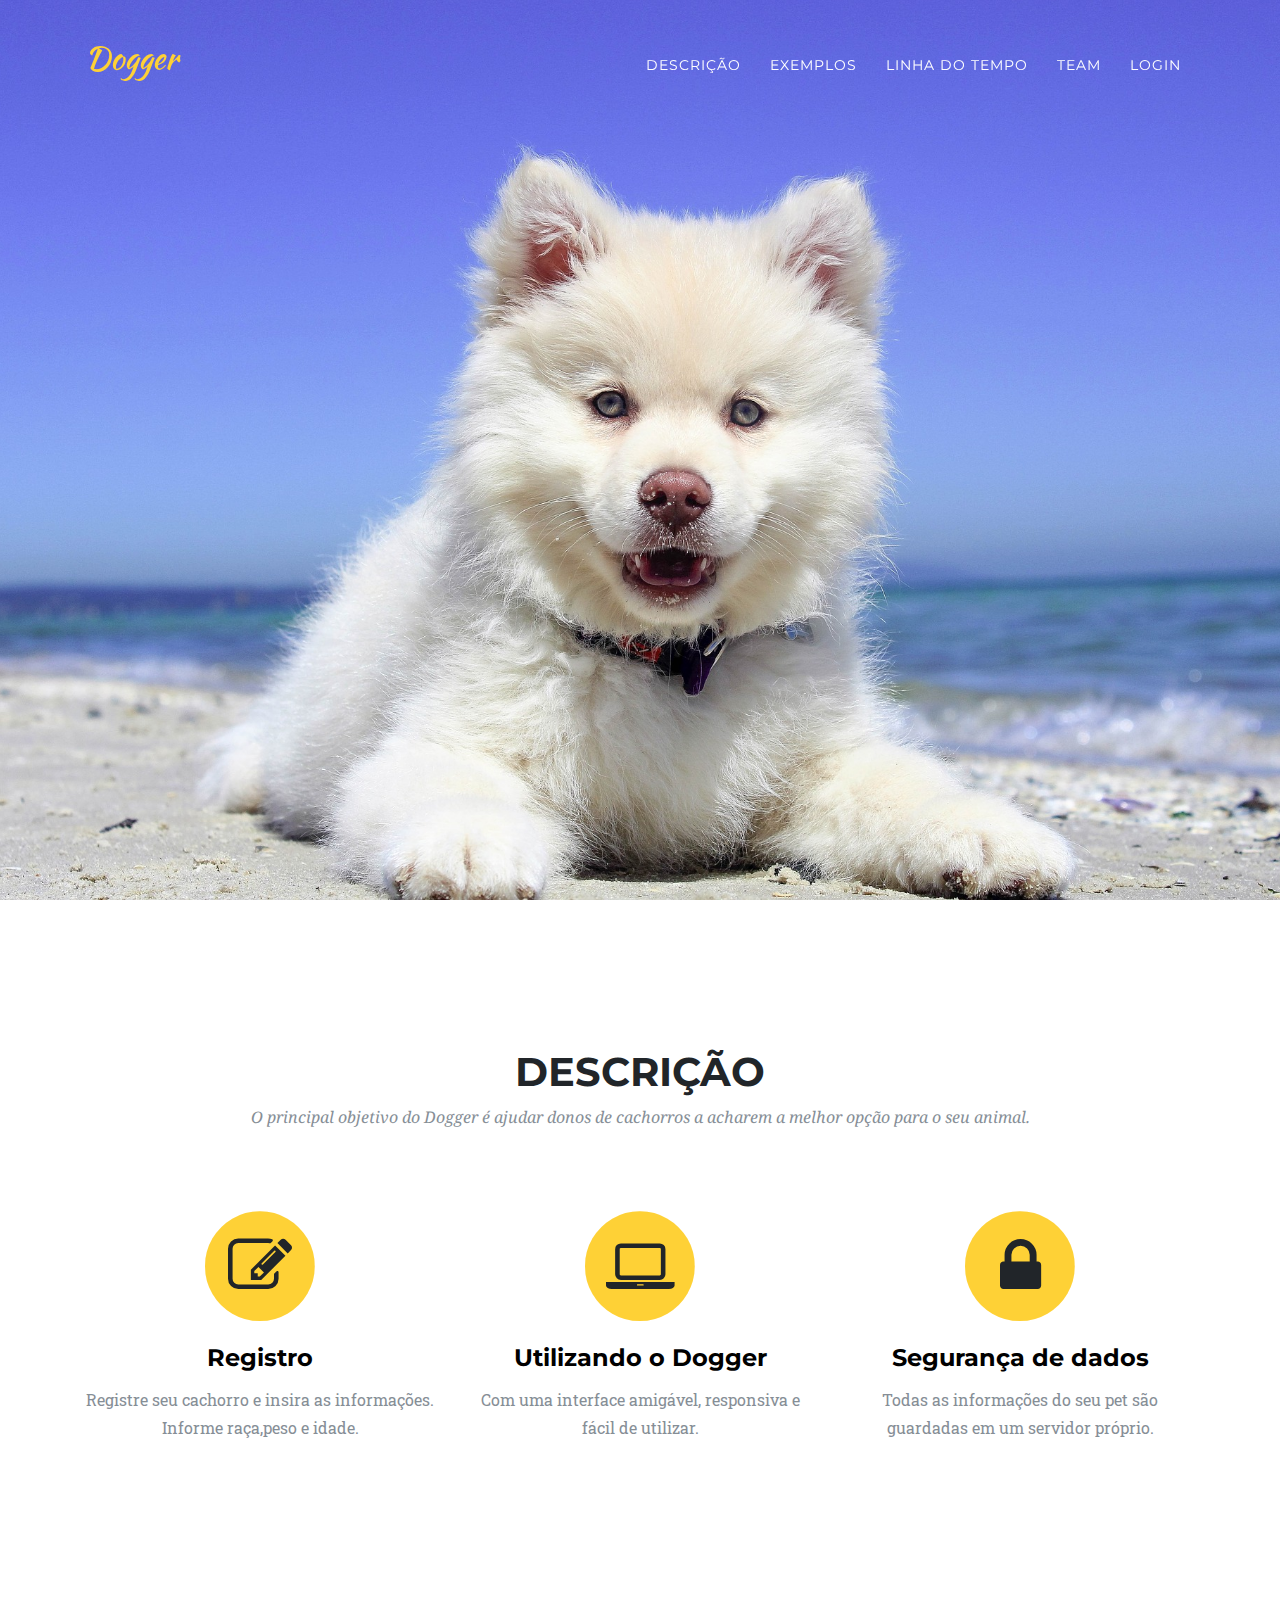
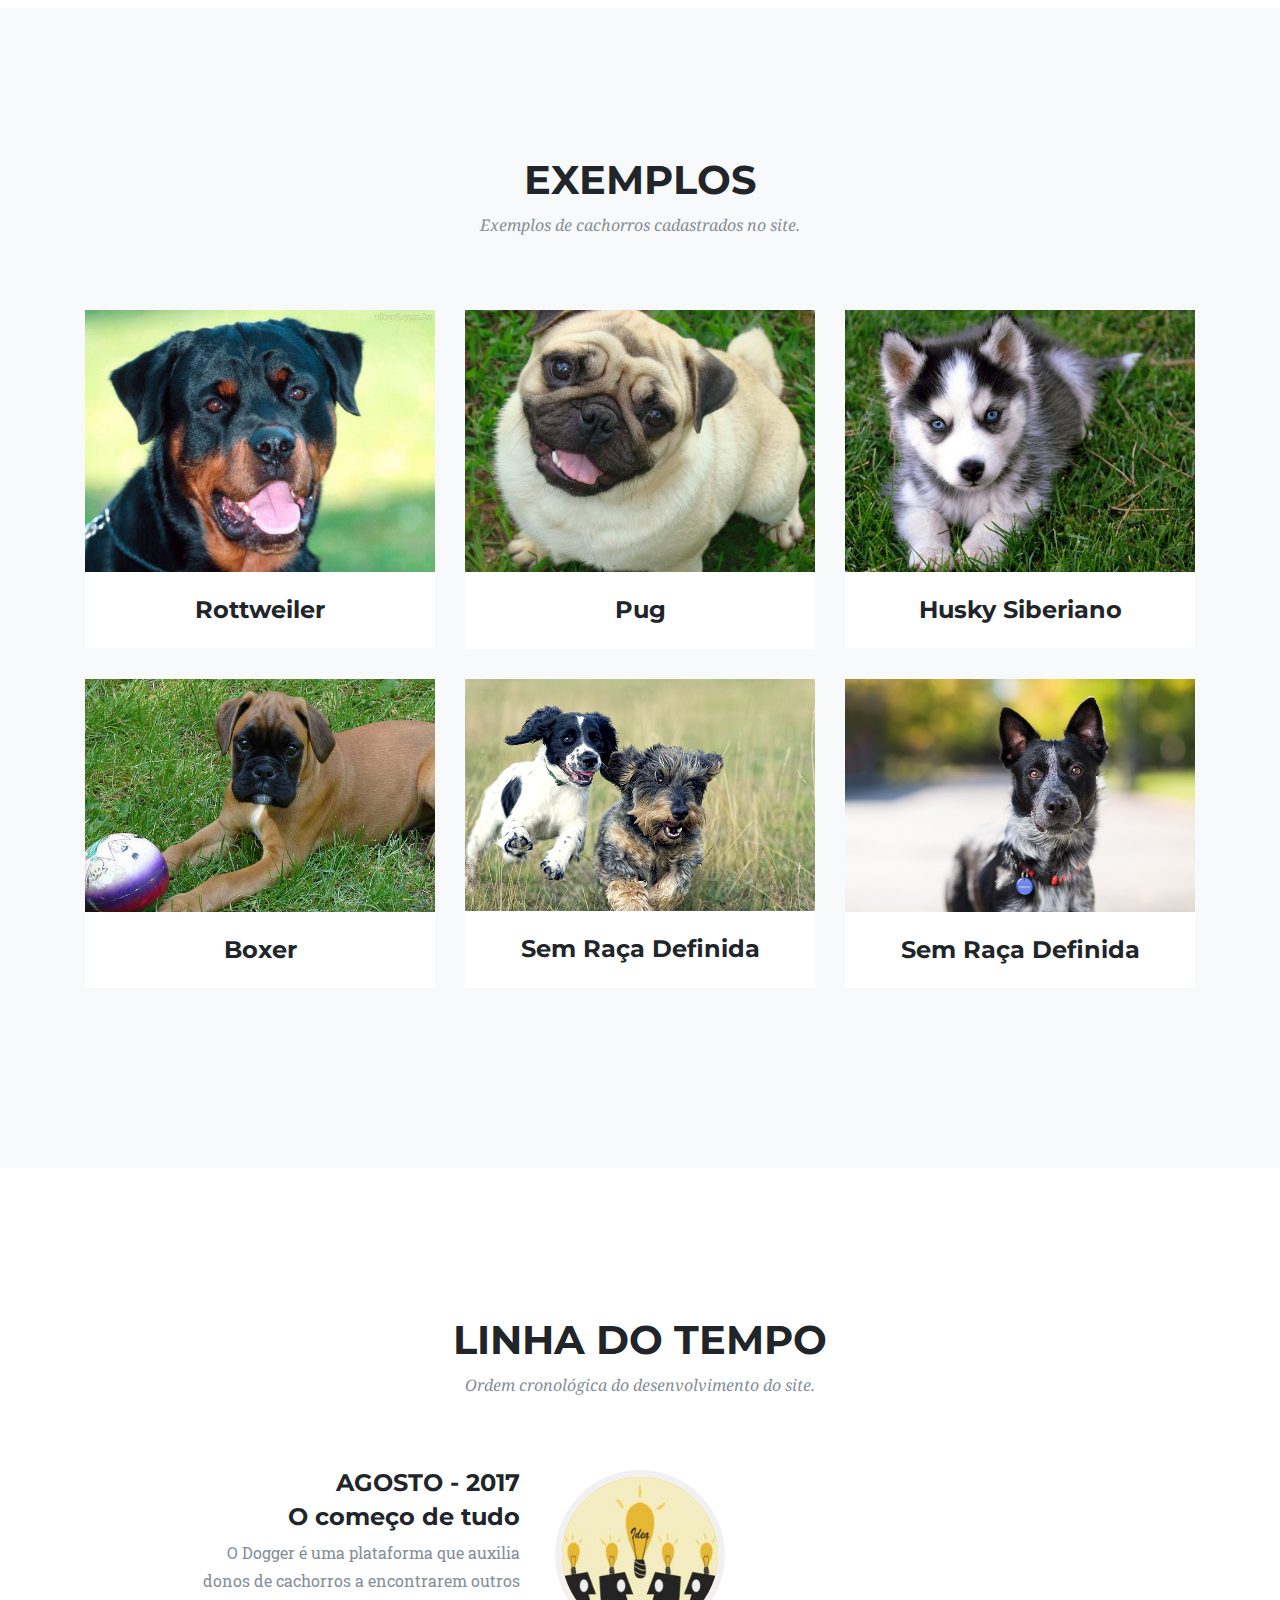
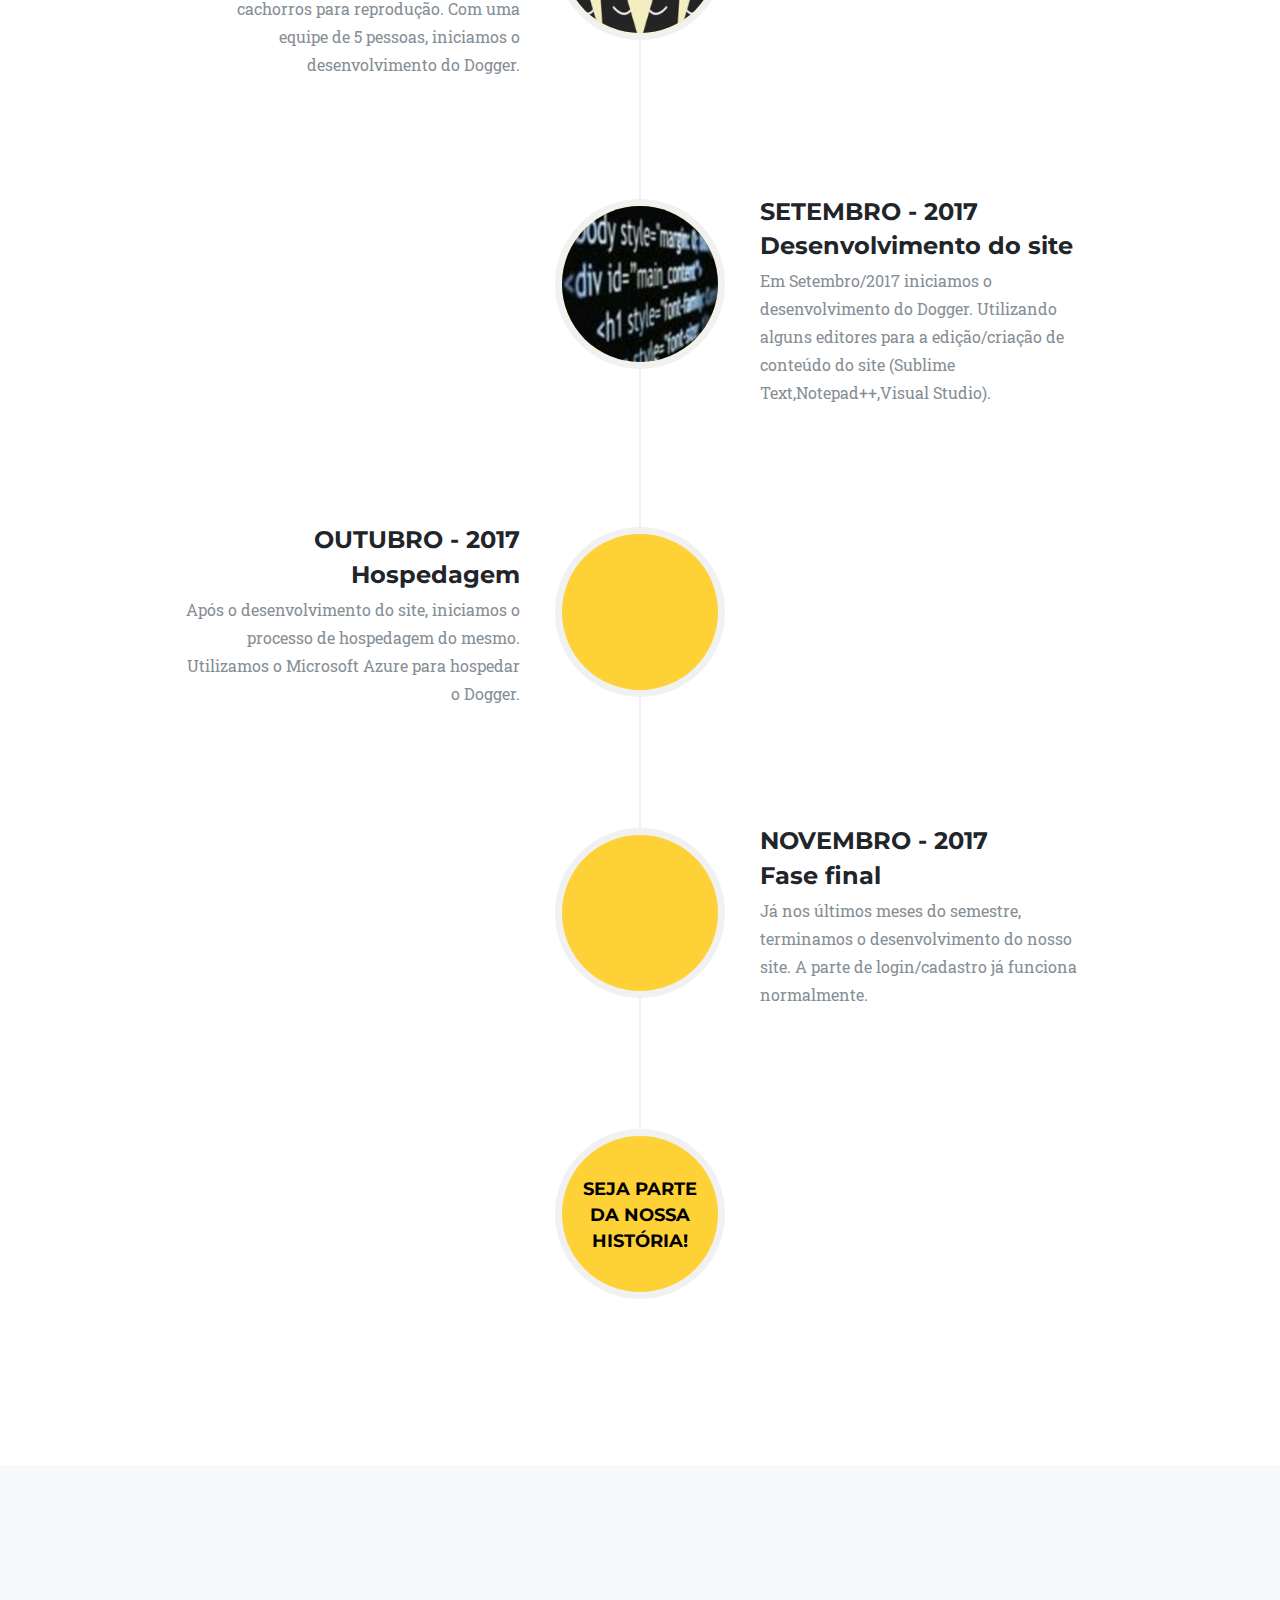
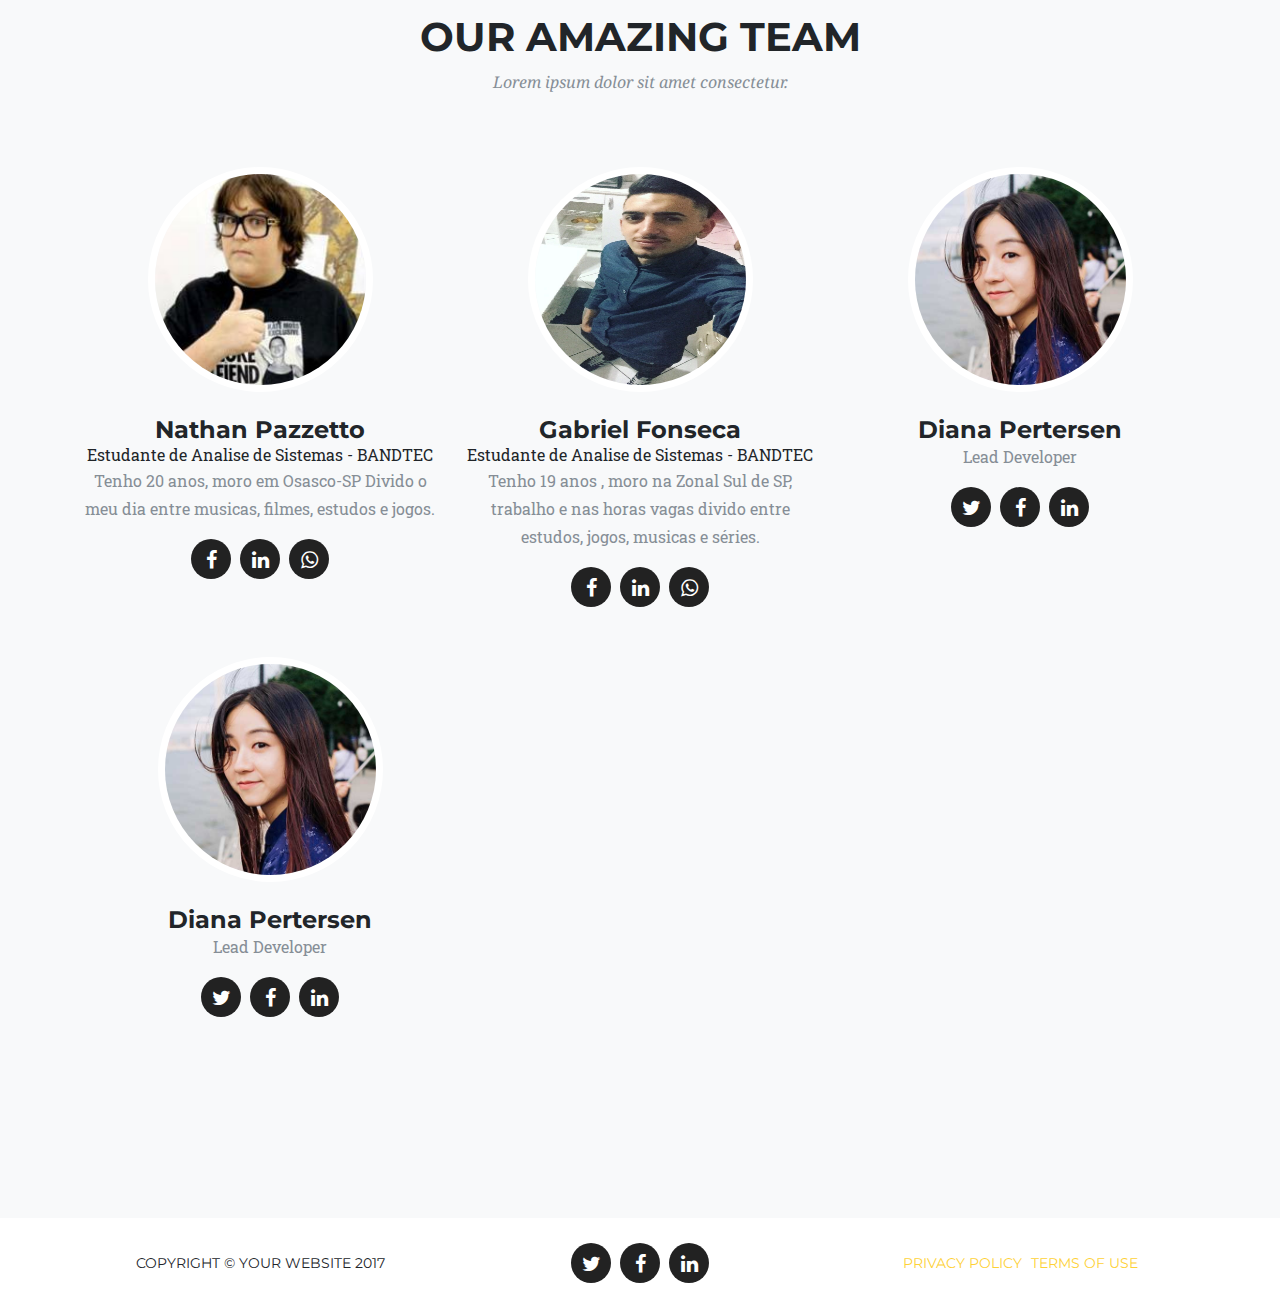
==== commit 0aa1ca5c: "Commit Linha do Tempo" ====
--- a/Dogger/index.html
+++ b/Dogger/index.html
@@ -34,6 +34,7 @@
     <meta name="msapplication-TileColor" content="#ffffff" />
     <meta name="msapplication-TileImage" content="ms-icon-144x144.png" />
     <meta name="theme-color" content="#ffcc00" />
+
     <title>Dogger</title>
     <!-- Bootstrap core CSS -->
     <link href="vendor/bootstrap/css/bootstrap.css" rel="stylesheet">
@@ -53,7 +54,6 @@
             <a class="navbar-brand js-scroll-trigger" href="#page-top">
                 <!--<img src="img/dogger003.svg" width="100" height="50" />-->
                 <p id="nomeProjeto">Dogger</p>
-
             </a>
             <button class="navbar-toggler navbar-toggler-right" type="button" data-toggle="collapse" data-target="#navbarResponsive" aria-controls="navbarResponsive" aria-expanded="false" aria-label="Toggle navigation">
                 Menu
@@ -65,10 +65,13 @@
                         <a class="nav-link js-scroll-trigger" href="#services">Descrição</a>
                     </li>
                     <li class="nav-item">
-                        <a class="nav-link js-scroll-trigger" href="#portfolio">exemplos</a>
+                        <a class="nav-link js-scroll-trigger" href="#portfolio">Exemplos</a>
                     </li>
                     <li class="nav-item">
-                        <a class="nav-link js-scroll-trigger" href="#about">Comentários</a>
+                        <a class="nav-link js-scroll-trigger" href="#about">Linha do tempo</a>
+                    </li>
+                    <li class="nav-item">
+                        <a class="nav-link js-scroll-trigger" href="#team">Team</a>
                     </li>
                     <!--
                     <li class="nav-item">
@@ -139,7 +142,7 @@
             <div class="row">
                 <div class="col-lg-12 text-center">
                     <h2 class="section-heading">Exemplos</h2>
-                    <h3 class="section-subheading text-muted">Lorem ipsum dolor sit amet consectetur.</h3>
+                    <h3 class="section-subheading text-muted">Exemplos de cachorros cadastrados no site.</h3>
                 </div>
             </div>
             <div class="row">
@@ -229,8 +232,8 @@
         <div class="container">
             <div class="row">
                 <div class="col-lg-12 text-center">
-                    <h2 class="section-heading">Comentários De Usuários</h2>
-                    <h3 class="section-subheading text-muted">Comentários sobre suas experiencias utilzando o site</h3>
+                    <h2 class="section-heading">Linha do tempo</h2>
+                    <h3 class="section-subheading text-muted">Ordem cronológica do desenvolvimento do site.</h3>
                 </div>
             </div>
             <div class="row">
@@ -238,57 +241,57 @@
                     <ul class="timeline">
                         <li>
                             <div class="timeline-image">
-                                <img class="rounded-circle img-fluid" src="img/portfolio/usuario-masc.jpg" alt="">
+                                <img class="rounded-circle img-fluid" src="img/portfolio/brainstorm-photo.jpg" alt="">
                             </div>
                             <div class="timeline-panel">
                                 <div class="timeline-heading">
                                     <h4>Agosto - 2017</h4>
-                                    <h4 class="subheading">Gabriel Henrique</h4>
+                                    <h4 class="subheading">O começo de tudo</h4>
                                 </div>
                                 <div class="timeline-body">
-                                    <p class="text-muted">Tive uma experiência muito boa com o Dogger! Estava tendo dificuldades para encontrar um parceiro para o meu cão e isso foi resolvido rapidamente pelo Dogger. Recomendo fortemente este aplicativo para todos, facilitou muito a minha vida!</p>
+                                    <p class="text-muted">O Dogger é uma plataforma que auxilia donos de cachorros a encontrarem outros cachorros para reprodução. Com uma equipe de 5 pessoas, iniciamos o desenvolvimento do Dogger. </p>
                                 </div>
                             </div>
                         </li>
                         <li class="timeline-inverted">
                             <div class="timeline-image">
-                                <img class="rounded-circle img-fluid" src="img/portfolio/usuario-masc.jpg" alt="">
-                            </div>
-                            <div class="timeline-panel">
-                                <div class="timeline-heading">
-                                    <h4>Agosto - 2017</h4>
-                                    <h4 class="subheading">Igor Sampaio</h4>
-                                </div>
-                                <div class="timeline-body">
-                                    <p class="text-muted">Comecei a utilizar o Dogger pois não estava achando nenhum cachorro para cruzar com o meu dentro das minhas especificações. Utilizando o Dogger já consegui localizar um possível cachorro para cruzar. A interface é facil de ser utilizada, recomendo!</p>
-                                </div>
-                            </div>
-                        </li>
-                        <li>
-                            <div class="timeline-image">
-                                <img class="rounded-circle img-fluid" src="img/portfolio/foto-usuario-feminino.png" alt="">
+                                <img class="rounded-circle img-fluid" src="img/portfolio/coding-photo.jpg" alt="">
                             </div>
                             <div class="timeline-panel">
                                 <div class="timeline-heading">
                                     <h4>Setembro - 2017</h4>
-                                    <h4 class="subheading">Marina Silva Gonçalves</h4>
+                                    <h4 class="subheading">Desenvolvimento do site</h4>
                                 </div>
                                 <div class="timeline-body">
-                                    <p class="text-muted">Simplesmente adorei! Recomendo para todos os meus amigos que tenham cachorros.</p>
+                                    <p class="text-muted">Em Setembro/2017 iniciamos o desenvolvimento do Dogger. Utilizando alguns editores para a edição/criação de conteúdo do site (Sublime Text,Notepad++,Visual Studio).</p>
+                                </div>
+                            </div>
+                        </li>
+                        <li>
+                            <div class="timeline-image">
+                                <img class="rounded-circle img-fluid" src="img/portfolio/banco-de-dados-photo.jpg" alt="">
+                            </div>
+                            <div class="timeline-panel">
+                                <div class="timeline-heading">
+                                    <h4>Outubro - 2017</h4>
+                                    <h4 class="subheading">Hospedagem</h4>
+                                </div>
+                                <div class="timeline-body">
+                                    <p class="text-muted">Após o desenvolvimento do site, iniciamos o processo de hospedagem do mesmo. Utilizamos o Microsoft Azure para hospedar o Dogger.</p>
                                 </div>
                             </div>
                         </li>
                         <li class="timeline-inverted">
                             <div class="timeline-image">
-                                <img class="rounded-circle img-fluid" src="img/portfolio/foto-usuario-feminino.png" alt="">
+                                <img class="rounded-circle img-fluid" src="img/portfolio/Dogger.jpg" alt="">
                             </div>
                             <div class="timeline-panel">
                                 <div class="timeline-heading">
                                     <h4>Novembro - 2017</h4>
-                                    <h4 class="subheading">Rebeca Araujo Costa</h4>
+                                    <h4 class="subheading">Fase final</h4>
                                 </div>
                                 <div class="timeline-body">
-                                    <p class="text-muted">A algum tempo já tenho procurado algum site para conseguir um cachorro para cruzar com a minha. Achei o Dogger e depois de utiliza-lo, essa busca chegou ao fim.</p>
+                                    <p class="text-muted">Já nos últimos meses do semestre, terminamos o desenvolvimento do nosso site. A parte de login/cadastro já funciona normalmente.</p>
                                 </div>
                             </div>
                         </li>
@@ -306,97 +309,148 @@
             </div>
         </div>
     </section>
-    <!-- Team
+    <!---section id="Sobre">
+    <div class ="container">
+    <div class="row">
+        <div class="col-lg-12 text-center">
+        <h2 class="section-heading">Sobre nós </h2>
+        <h3 class="section-subheading text-muted">Conheça a equipe do Dogger</h3>
+        </div>
+        </div>
+        <div class="row">
+        <div class="col-lg-12 text-center">
+        <p class="text-muted"></p>
+        </div>
+        </div>
+        </div>
+        </section-->
+
     <section class="bg-light" id="team">
-      <div class="container">
+        <div class="container">
+            <div class="row">
+                <div class="col-lg-12 text-center">
+                    <h2 class="section-heading">Our Amazing Team</h2>
+                    <h3 class="section-subheading text-muted">Lorem ipsum dolor sit amet consectetur.</h3>
+                </div>
+            </div>
+            <div class="row">
+                <div class="col-sm-4">
+                    <div class="team-member">
+                        <img class="mx-auto rounded-circle" src="img/portfolio/photo-dev.jpg" alt="">
+                        <h4>Nathan Pazzetto</h4>
+                        <h7>
+                            Estudante de Analise de Sistemas - BANDTEC
+                        </h7>
+                        <p class="text-muted">
+                            Tenho 20 anos, moro em Osasco-SP
+                            Divido o meu dia entre musicas, filmes, estudos e jogos.
+                        </p>
+                        <ul class="list-inline social-buttons">
+                            <li class="list-inline-item">
+                                <a href="#">
+                                    <i class="fa fa-facebook"></i>
+                                </a>
+                            </li>
+                            <li class="list-inline-item">
+                                <a href="#">
+                                    <i class="fa fa-linkedin"></i>
+                                </a>
+                            </li>
+                            <li class="list-inline-item">
+                                <a href="#">
+                                    <i class="fa fa-whatsapp"></i>
+                                </a>
+                            </li>
+                        </ul>
+                    </div>
+                </div>
+                <div class="col-sm-4">
+                    <div class="team-member">
+                        <img class="mx-auto rounded-circle" src="img/portfolio/foto-gabriel.jpg" alt="">
+                        <h4>Gabriel Fonseca</h4>
+                        <h7>
+                            Estudante de Analise de Sistemas - BANDTEC
+                            <p class="text-muted">Tenho 19 anos , moro na Zonal Sul de SP, trabalho e nas horas vagas divido entre estudos, jogos, musicas e séries.</p>
+                            <ul class="list-inline social-buttons">
+                                <li class="list-inline-item">
+                                    <a href="#">
+                                        <i class="fa fa-facebook"></i>
+                                    </a>
+                                </li>
+                                <li class="list-inline-item">
+                                    <a href="#">
+                                        <i class="fa fa-linkedin"></i>
+                                    </a>
+                                </li>
+                                <li class="list-inline-item">
+                                    <a href="#">
+                                        <i class="fa fa-whatsapp"></i>
+                                    </a>
+                                </li>
+                            </ul>
+                    </div>
+                </div>
+                <div class="col-sm-4">
+                    <div class="team-member">
+                        <img class="mx-auto rounded-circle" src="img/team/3.jpg" alt="">
+                        <h4>Diana Pertersen</h4>
+                        <p class="text-muted">Lead Developer</p>
+                        <ul class="list-inline social-buttons">
+                            <li class="list-inline-item">
+                                <a href="#">
+                                    <i class="fa fa-twitter"></i>
+                                </a>
+                            </li>
+                            <li class="list-inline-item">
+                                <a href="#">
+                                    <i class="fa fa-facebook"></i>
+                                </a>
+                            </li>
+                            <li class="list-inline-item">
+                                <a href="#">
+                                    <i class="fa fa-linkedin"></i>
+                                </a>
+                            </li>
+                        </ul>
+                    </div>
+                </div>
+            </div>
+            <div class="col-sm-4">
+                <div class="team-member">
+                    <img class="mx-auto rounded-circle" src="img/team/3.jpg" alt="">
+                    <h4>Diana Pertersen</h4>
+                    <p class="text-muted">Lead Developer</p>
+                    <ul class="list-inline social-buttons">
+                        <li class="list-inline-item">
+                            <a href="#">
+                                <i class="fa fa-twitter"></i>
+                            </a>
+                        </li>
+                        <li class="list-inline-item">
+                            <a href="#">
+                                <i class="fa fa-facebook"></i>
+                            </a>
+                        </li>
+                        <li class="list-inline-item">
+                            <a href="#">
+                                <i class="fa fa-linkedin"></i>
+                            </a>
+                        </li>
+                    </ul>
+                </div>
+            </div>
+        </div>
+
+
+
         <div class="row">
-          <div class="col-lg-12 text-center">
-
-            <h2 class="section-heading">Our Amazing Team</h2>
-            <h3 class="section-subheading text-muted">Lorem ipsum dolor sit amet consectetur.</h3>
-          </div>
-        </div>
-        <div class="row">
-          <div class="col-sm-4">
-            <div class="team-member">
-              <img class="mx-auto rounded-circle" src="img/team/1.jpg" alt="">
-              <h4>Kay Garland</h4>
-              <p class="text-muted">Lead Designer</p>
-              <ul class="list-inline social-buttons">
-                <li class="list-inline-item">
-                  <a href="#">
-                    <i class="fa fa-twitter"></i>
-                  </a>
-                </li>
-                <li class="list-inline-item">
-                  <a href="#">
-                    <i class="fa fa-facebook"></i>
-                  </a>
-                </li>
-                <li class="list-inline-item">
-                  <a href="#">
-                    <i class="fa fa-linkedin"></i>
-                  </a>
-                </li>
-              </ul>
-            </div>
-          </div>
-          <div class="col-sm-4">
-            <div class="team-member">
-              <img class="mx-auto rounded-circle" src="img/team/2.jpg" alt="">
-              <h4>Larry Parker</h4>
-              <p class="text-muted">Lead Marketer</p>
-              <ul class="list-inline social-buttons">
-                <li class="list-inline-item">
-                  <a href="#">
-                    <i class="fa fa-twitter"></i>
-                  </a>
-                </li>
-                <li class="list-inline-item">
-                  <a href="#">
-                    <i class="fa fa-facebook"></i>
-                  </a>
-                </li>
-                <li class="list-inline-item">
-                  <a href="#">
-                    <i class="fa fa-linkedin"></i>
-                  </a>
-                </li>
-              </ul>
-            </div>
-          </div>
-          <div class="col-sm-4">
-            <div class="team-member">
-              <img class="mx-auto rounded-circle" src="img/team/3.jpg" alt="">
-              <h4>Diana Pertersen</h4>
-              <p class="text-muted">Lead Developer</p>
-              <ul class="list-inline social-buttons">
-                <li class="list-inline-item">
-                  <a href="#">
-                    <i class="fa fa-twitter"></i>
-                  </a>
-                </li>
-                <li class="list-inline-item">
-                  <a href="#">
-                    <i class="fa fa-facebook"></i>
-                  </a>
-                </li>
-                <li class="list-inline-item">
-                  <a href="#">
-                    <i class="fa fa-linkedin"></i>
-                  </a>
-                </li>
-              </ul>
-            </div>
-          </div>
-        </div>
-        <div class="row">
-          <div class="col-lg-8 mx-auto text-center">
-            <p class="large text-muted">Lorem ipsum dolor sit amet, consectetur adipisicing elit. Aut eaque, laboriosam veritatis, quos non quis ad perspiciatis, totam corporis ea, alias ut unde.</p>
-          </div>
-        </div>
-      </div>
+            <div class="col-lg-8 mx-auto text-center">
+
+            </div>
+        </div>
+        </div>
     </section>
+
 
     <!-- Clients
     <section class="py-5">
@@ -531,8 +585,8 @@
                         <div class="col-lg-8 mx-auto">
                             <div class="modal-body">
                                 <!-- Project Details Go Here -->
-                                <h2>Project Name</h2>
-                                <p class="item-intro text-muted">Lorem ipsum dolor sit amet consectetur.</p>
+                                <h2>Rottweiler</h2>
+
                                 <img class="img-fluid d-block mx-auto" src="img/portfolio/Rottweiler.jpg" alt="">
                                 <p>Rottweiler (Em alemão: Rottweiler Metzgerhund) é uma raça canina desenvolvida na Alemanha. Cão criado por açougueiros da região de Rottweil para o trabalho com o gado, logo tornou-se um eficiente animal de guarda e boiadeiro, além de ser útil na tração. Devido à sua utilidade, tornou-se popular em todo o mundo. É uma raça descrita como de exemplares inteligentes, valentes e devotados. Fisicamente é um animal forte, de pelagem preta e curta, com marcações em castanho, é robusto e de estrutura compacta, que transparece força, agilidade e resistência.</p>
                                 <ul class="list-inline">
@@ -565,8 +619,8 @@
                         <div class="col-lg-8 mx-auto">
                             <div class="modal-body">
                                 <!-- Project Details Go Here -->
-                                <h2>Project Name</h2>
-                                <p class="item-intro text-muted">Lorem ipsum dolor sit amet consectetur.</p>
+                                <h2>Pug</h2>
+
                                 <img class="img-fluid d-block mx-auto" src="img/portfolio/pug-cachorro.jpg" alt="">
                                 <p>
                                     A origem do Pug como uma raça começou, provavelmente, na China antiga. Os cães conhecidos como “Short Mouthed dogs”, ou cães de “boca curta”.
@@ -603,8 +657,8 @@
                         <div class="col-lg-8 mx-auto">
                             <div class="modal-body">
                                 <!-- Project Details Go Here -->
-                                <h2>Project Name</h2>
-                                <p class="item-intro text-muted">Lorem ipsum dolor sit amet consectetur.</p>
+                                <h2>Husky Siberiano</h2>
+
                                 <img class="img-fluid d-block mx-auto" src="img/portfolio/img_como_fazer_um_filhote_de_cachorro.jpg" alt="">
                                 <p>
                                     Husky Siberiano (em russo: Сибирский хаски) é uma raça de cães de trabalho oriunda da Sibéria, na Rússia.
@@ -641,8 +695,8 @@
                         <div class="col-lg-8 mx-auto">
                             <div class="modal-body">
                                 <!-- Project Details Go Here -->
-                                <h2>Project Name</h2>
-                                <p class="item-intro text-muted">Lorem ipsum dolor sit amet consectetur.</p>
+                                <h2>Boxer</h2>
+
                                 <img class="img-fluid d-block mx-auto" src="img/portfolio/boxer.jpg" alt="">
                                 <p>
                                     Boxer (Em Alemão: Deutscher Boxer) é uma raça canina oriunda da Alemanha. A raça descende do extinto Bullenbeisser alemão que era utilizado para a caça a animais de grande porte.
@@ -679,7 +733,7 @@
                             <div class="modal-body">
                                 <!-- Project Details Go Here -->
                                 <h2>Sem Raça Definida</h2>
-                                <p class="item-intro text-muted">Lorem ipsum dolor sit amet consectetur.</p>
+
                                 <img class="img-fluid d-block mx-auto" src="img/portfolio/vira_lata.jpg" alt="">
                                 <p>
                                     È Simplesmente o cachorro mais popular do Brasil! O termo SRD (Sem Raça Definida) abrange todos os cachorros que não possuem origem definida, com misturas em sua linhagem de duas ou mais raças.
@@ -719,7 +773,7 @@
                             <div class="modal-body">
                                 <!-- Project Details Go Here -->
                                 <h2>Sem Raça Definida</h2>
-                                <p class="item-intro text-muted">Lorem ipsum dolor sit amet consectetur.</p>
+
                                 <img class="img-fluid d-block mx-auto" src="img/portfolio/vira_lata02.jpg" alt="">
                                 <p>
                                     È Simplesmente o cachorro mais popular do Brasil! O termo SRD (Sem Raça Definida) abrange todos os cachorros que não possuem origem definida, com misturas em sua linhagem de duas ou mais raças. Um verdadeiro testamento à natureza, a um tempo em que os animais procriavam sem a interferência do homem, pode-se dizer que esse é o primeiro cachorro do mundo a surgir do lobo. Parte do que torna um Vira único é a sua imprevisibilidade, característica que deve ser levada como algo positivo. O SRD é uma caixa de surpresas e vem em todos os tamanhos, cores, formatos e padronagens possíveis e imagináveis. São seres únicos em seu físico, personalidade, temperamento e pre-disposições. De orelhas eretas à grandes e caídas, pelo curto e rasteiro ou pelo longo e sedoso, focinho achatado ou alongado, calmo ou agitado…Só um ponto não varia: A amizade e lealdade. Ao adotar um cachorro SRD, observa-se muito mais o cachorro pelo que ele é, sua personalidade própria e aptidões.
@@ -744,26 +798,32 @@
         <div class="modal-dialog" role="document">
             <div class="modal-content">
                 <div class="modal-header">
-                    <button type="button" class="close" data-dismiss="modal" aria-label="Close"><span aria-hidden="true">&times;</span></button>
                     <h4 class="modal-title">Login</h4>
+                    <button type="button" class="close" data-dismiss="modal" aria-hidden="true">&times;</button>
                 </div>
                 <div class="modal-body">
-                    <input type="text" class="Slogar" id="testar" placeholder="Usuario" required /> <br />
-                    <input type="password" class="Slogar" placeholder="Senha" required /> <br />
-                    <div class="caixa-lembrar">
-                        <label>
-                            <input type="checkbox"> Lembrar
-                        </label>
-                    </div>
-
-
-
-
+                    <div id="corpoLogin">
+                        <input type="text" class="Slogar" placeholder="Usuario" required /> <br />
+                        <input type="password" class="Slogar" placeholder="Senha" required /> <br />
+                        <button type="button" class="btn btn-primary">Login</button>
+                        <a href="#" class="link-simples">Esqueci a senha</a>
+                    </div>
+                    <div id="corpoCadastro" style="display: none">
+                        <input type="email" class="SCadastrar" placeholder="E-Mail" required /> <br />
+                        <input type="password" class="SCadastrar" placeholder="Senha" required />
+                    </div>
                 </div>
                 <div class="modal-footer">
-                    <button type="button" class="btn btn-default" data-dismiss="modal">Cancelar</button>
-                    <button type="button" class="btn btn-primary">Login</button>
-                    <a href="" ba
+                    <div id="rodapeLogin">
+                        <p class="cadastrar">
+                            Ainda não tem <a href="#" class="link-simples" onclick="return mostrarCadastro()">Cadastro?</a>
+                        </p>
+                    </div>
+                    <div id="rodapeCadastro" style="display: none">
+                        <p class="cadastrar">
+                            Voltar para o <a href="#" class="link-simples" onclick="return mostrarLogin()">Login</a>
+                        </p>
+                    </div>
                 </div>
             </div><!-- /.modal-content -->
         </div><!-- /.modal-dialog -->
@@ -779,5 +839,21 @@
     <script src="js/contact_me.js"></script>
     <!-- Custom scripts for this template -->
     <script src="js/agency.min.js"></script>
+    <script type="text/javascript">
+        function mostrarLogin() {
+            $('#corpoLogin').show();
+            $('#corpoCadastro').hide();
+            $('#rodapeLogin').show();
+            $('#rodapeCadastro').hide();
+            return false;
+        }
+        function mostrarCadastro() {
+            $('#corpoLogin').hide();
+            $('#corpoCadastro').show();
+            $('#rodapeLogin').hide();
+            $('#rodapeCadastro').show();
+            return false;
+        }
+    </script>
 </body>
-</html>
+</html>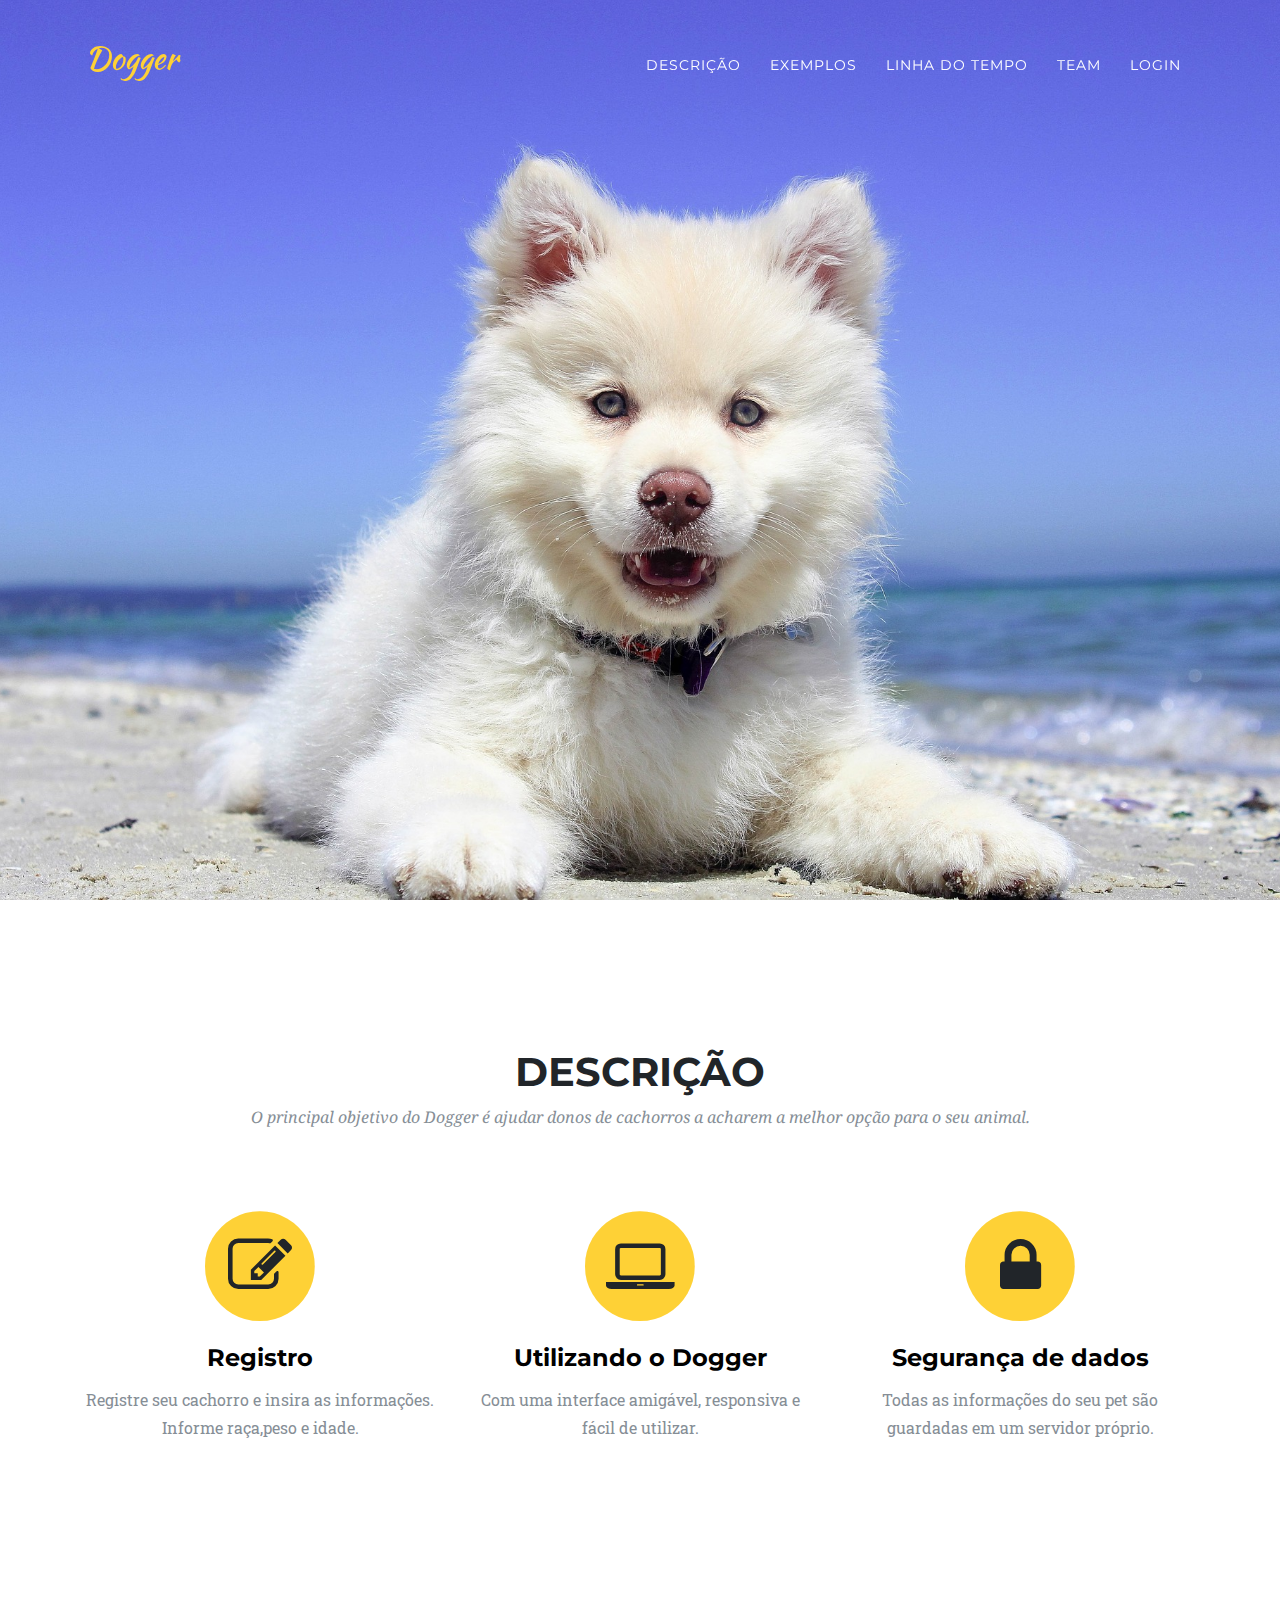
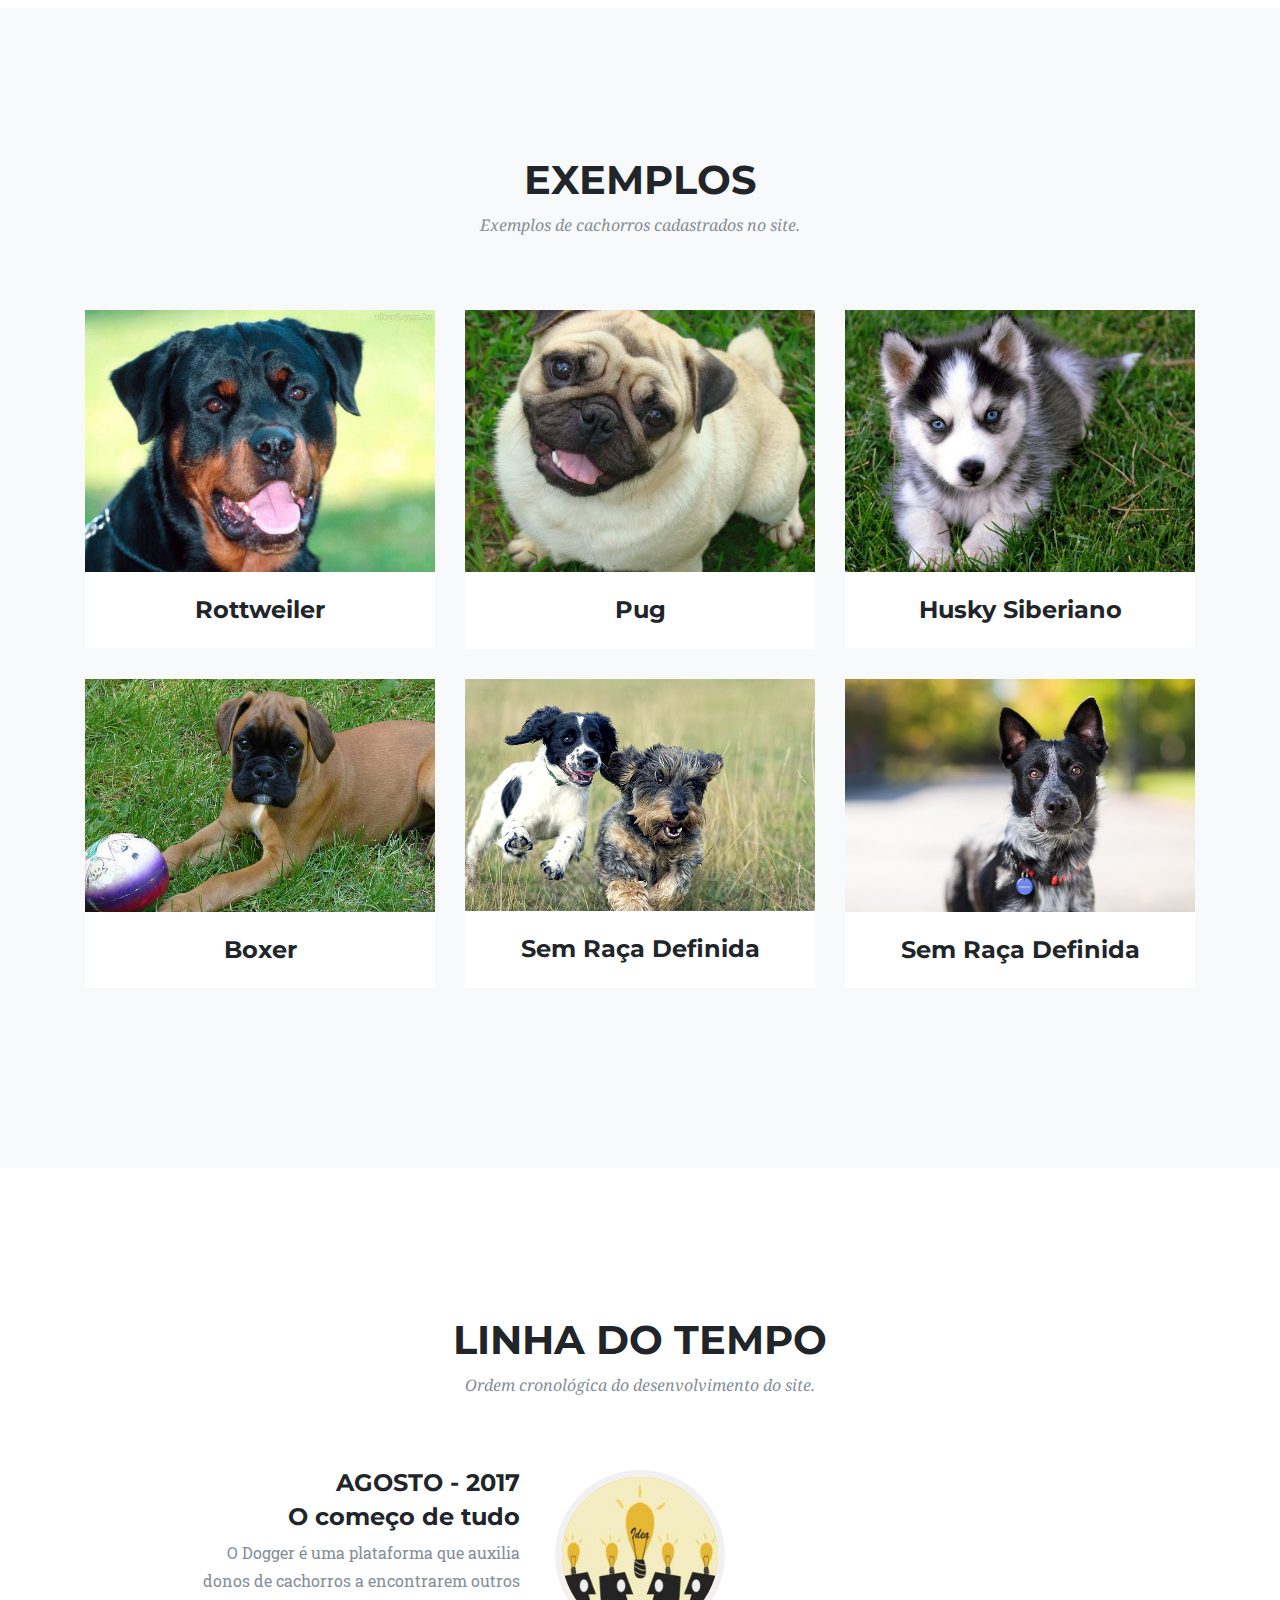
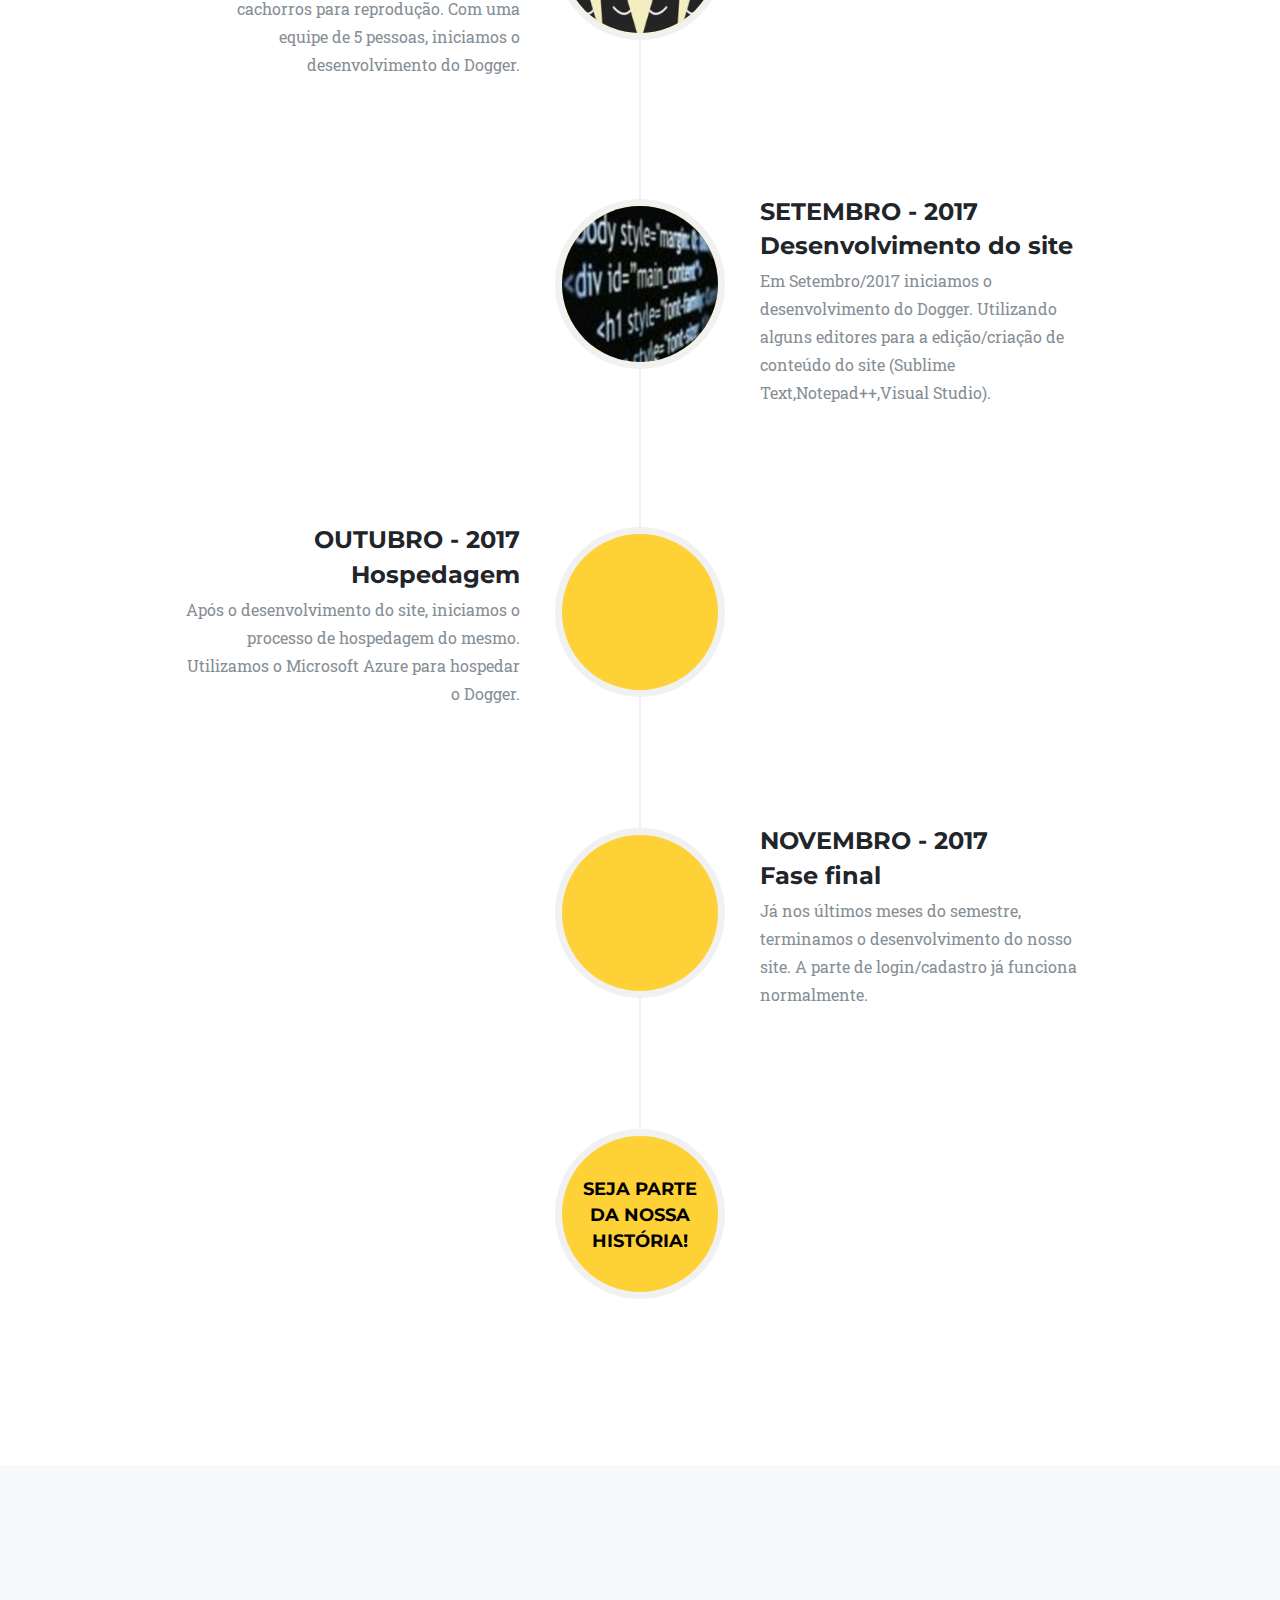
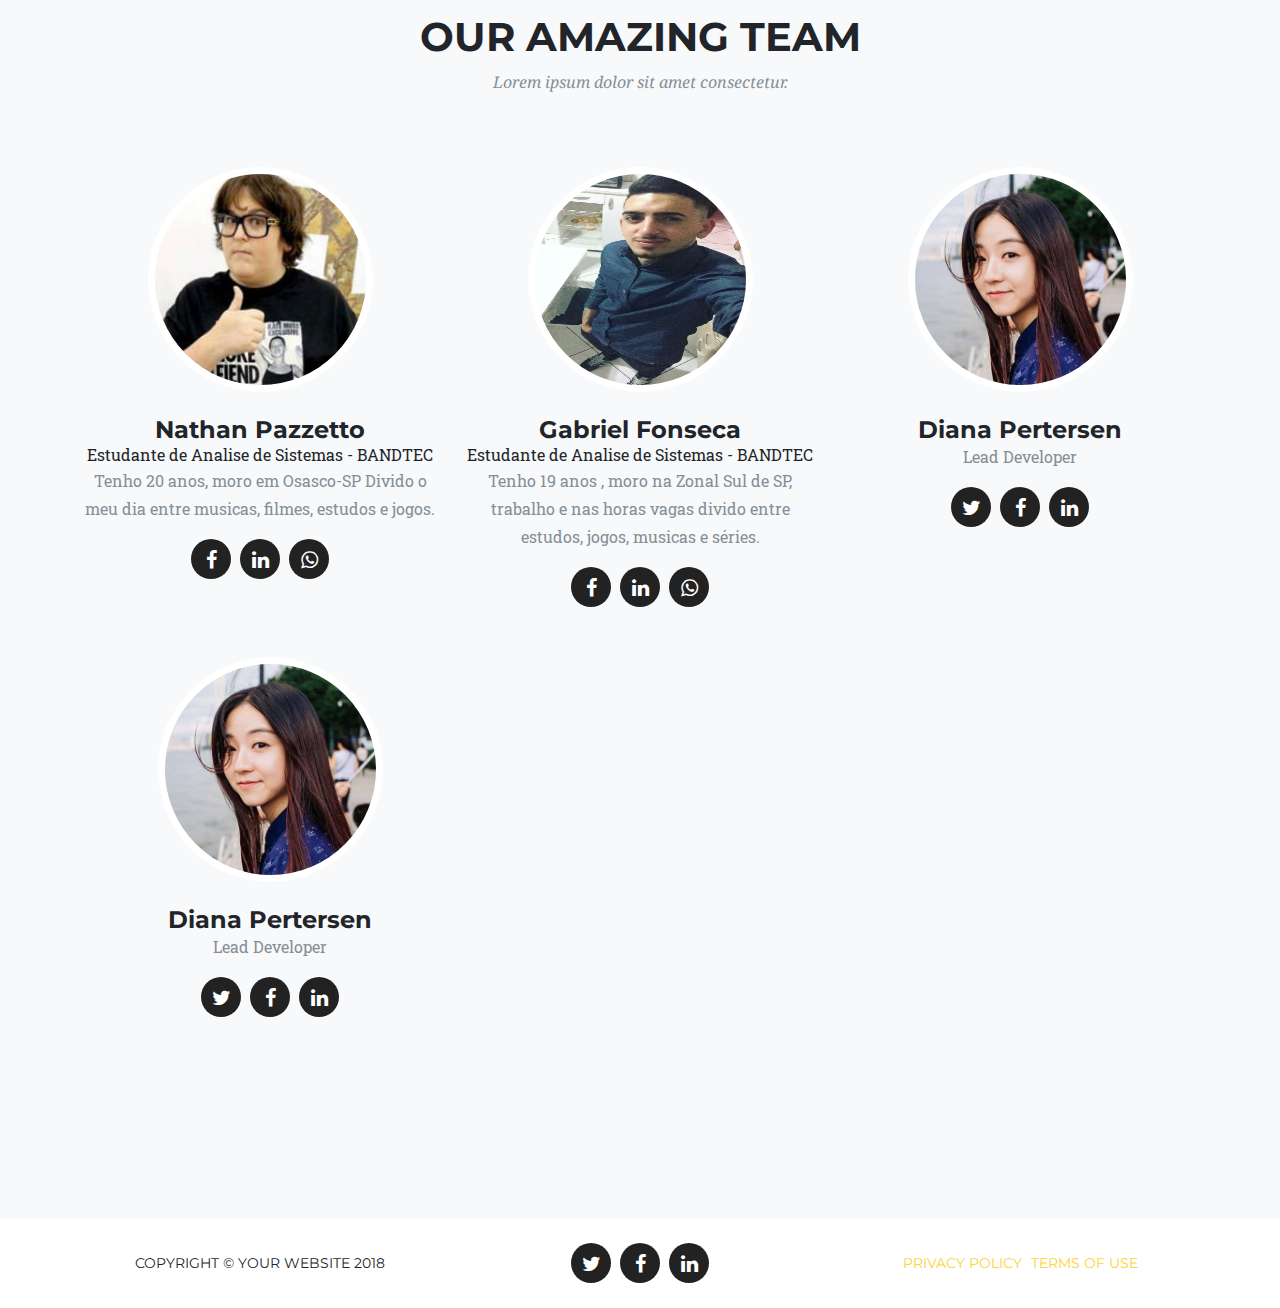
==== commit c052b00b: "Update index.html" ====
--- a/Dogger/index.html
+++ b/Dogger/index.html
@@ -71,13 +71,8 @@
                         <a class="nav-link js-scroll-trigger" href="#about">Linha do tempo</a>
                     </li>
                     <li class="nav-item">
-                        <a class="nav-link js-scroll-trigger" href="#team">Team</a>
+                      <a class="nav-link js-scroll-trigger" href="#team">Team</a>
                     </li>
-                    <!--
-                    <li class="nav-item">
-                      <a class="nav-link js-scroll-trigger" href="#team">Nathan</a>
-                    </li>
-                    -->
                     <li class="nav-item">
                         <a class="nav-link js-scroll-trigger" href="#" data-toggle="modal" data-target="#modalLogin">Login</a>
                     </li>
@@ -86,19 +81,7 @@
         </div>
     </nav>
     <!-- Header -->
-    <header class="masthead" id="inicial" style="height: 100%">
-        <!--<div class="container intro-text">
-          <div class="intro-text">
-
-
-            <div class="intro-lead-in" >Welcome To Our Studio!</div>
-            <div class="intro-heading">It's Nice To Meet You</div>
-             <a class="btn btn-xl js-scroll-trigger" href="#services">Tell Me More</a>
-
-          </div>
-
-        </div>-->
-    </header>
+    <header class="masthead" id="inicial" style="height: 100%"></header>
     <!-- Services -->
     <section id="services">
         <div class="container">
@@ -329,6 +312,7 @@
         <div class="container">
             <div class="row">
                 <div class="col-lg-12 text-center">
+
                     <h2 class="section-heading">Our Amazing Team</h2>
                     <h3 class="section-subheading text-muted">Lorem ipsum dolor sit amet consectetur.</h3>
                 </div>
@@ -452,6 +436,7 @@
     </section>
 
 
+
     <!-- Clients
     <section class="py-5">
       <div class="container">
@@ -536,7 +521,7 @@
         <div class="container">
             <div class="row">
                 <div class="col-md-4">
-                    <span class="copyright">Copyright &copy; Your Website 2017</span>
+                    <span class="copyright">Copyright &copy; Your Website 2018</span>
                 </div>
                 <div class="col-md-4">
                     <ul class="list-inline social-buttons">
@@ -798,7 +783,7 @@
         <div class="modal-dialog" role="document">
             <div class="modal-content">
                 <div class="modal-header">
-                    <h4 class="modal-title">Login</h4>
+                    <h4 class="modal-title" id="tituloModal">Login</h4>
                     <button type="button" class="close" data-dismiss="modal" aria-hidden="true">&times;</button>
                 </div>
                 <div class="modal-body">
@@ -809,19 +794,23 @@
                         <a href="#" class="link-simples">Esqueci a senha</a>
                     </div>
                     <div id="corpoCadastro" style="display: none">
-                        <input type="email" class="SCadastrar" placeholder="E-Mail" required /> <br />
-                        <input type="password" class="SCadastrar" placeholder="Senha" required />
+
+                        <input type="email" class="Slogar" placeholder="E-Mail" required /> <br />
+                        <input type="text" class="Slogar" placeholder="Usuario" required />
+                        <input type="password" class="Slogar" placeholder="Senha" required />
+
+                        <button type="button" class="btn btn-primary">Cadastrar</button>
                     </div>
                 </div>
                 <div class="modal-footer">
                     <div id="rodapeLogin">
                         <p class="cadastrar">
-                            Ainda não tem <a href="#" class="link-simples" onclick="return mostrarCadastro()">Cadastro?</a>
+                            Ainda não tem <a href="#" class="link-cadastro" onclick="return mostrarCadastro()">Cadastro?</a>
                         </p>
                     </div>
                     <div id="rodapeCadastro" style="display: none">
                         <p class="cadastrar">
-                            Voltar para o <a href="#" class="link-simples" onclick="return mostrarLogin()">Login</a>
+                            Voltar para o <a href="#" class="link-cadastro" onclick="return mostrarLogin()">Login</a>
                         </p>
                     </div>
                 </div>
@@ -841,6 +830,7 @@
     <script src="js/agency.min.js"></script>
     <script type="text/javascript">
         function mostrarLogin() {
+            $('#tituloModal').text("LOGIN");
             $('#corpoLogin').show();
             $('#corpoCadastro').hide();
             $('#rodapeLogin').show();
@@ -848,6 +838,7 @@
             return false;
         }
         function mostrarCadastro() {
+            $('#tituloModal').text("CADASTRO");
             $('#corpoLogin').hide();
             $('#corpoCadastro').show();
             $('#rodapeLogin').hide();
@@ -856,4 +847,4 @@
         }
     </script>
 </body>
-</html>+</html>
--- a/Dogger/css/agency.css
+++ b/Dogger/css/agency.css
@@ -4,16 +4,22 @@
  * Licensed under MIT (https://github.com/BlackrockDigital/startbootstrap-agency/blob/master/LICENSE)
  */
 body {
-  overflow-x: hidden;
-  font-family: 'Roboto Slab', 'Helvetica Neue', Helvetica, Arial, sans-serif; }
+    overflow-x: hidden;
+    font-family: 'Roboto Slab', 'Helvetica Neue', Helvetica, Arial, sans-serif;
+    -webkit-tap-highlight-color: #fed136;
+}
 
 p {
-  line-height: 1.75; }
+    line-height: 1.75;
+}
 
 a {
-  color: #fed136; }
-  a.active, a:active, a:focus, a:hover {
-    color: #fec503; }
+    color: #fed136;
+}
+
+    a.active, a:active, a:focus, a:hover {
+        color: #fec503;
+    }
 
 h1,
 h2,
@@ -21,584 +27,848 @@
 h4,
 h5,
 h6 {
-  font-weight: 700;
-  font-family: 'Montserrat', 'Helvetica Neue', Helvetica, Arial, sans-serif;
-  text-transform: uppercase; }
+    font-weight: 700;
+    font-family: 'Montserrat', 'Helvetica Neue', Helvetica, Arial, sans-serif;
+    text-transform: uppercase;
+}
 
 section {
-  padding: 100px 0; }
-  section h2.section-heading {
-    font-size: 40px;
-    margin-top: 0;
-    margin-bottom: 15px; }
-  section h3.section-subheading {
-    font-size: 16px;
-    font-weight: 400;
-    font-style: italic;
-    margin-bottom: 75px;
+    padding: 100px 0;
+}
+
+    section h2.section-heading {
+        font-size: 40px;
+        margin-top: 0;
+        margin-bottom: 15px;
+    }
+
+    section h3.section-subheading {
+        font-size: 16px;
+        font-weight: 400;
+        font-style: italic;
+        margin-bottom: 75px;
+        text-transform: none;
+        font-family: 'Droid Serif', 'Helvetica Neue', Helvetica, Arial, sans-serif;
+    }
+
+@media (min-width: 768px) {
+    section {
+        padding: 150px 0;
+    }
+}
+
+::-moz-selection {
+    background: #fed136;
+    text-shadow: none;
+}
+
+::selection {
+    background: #fed136;
+    text-shadow: none;
+}
+
+img::selection {
+    background: transparent;
+}
+
+img::-moz-selection {
+    background: transparent;
+}
+
+#mainNav {
+    background-color: #222222;
+}
+
+    #mainNav .navbar-toggler {
+        font-size: 12px;
+        right: 0;
+        padding: 13px;
+        text-transform: uppercase;
+        color: white;
+        border: 0;
+        background-color: #fed136;
+        font-family: 'Montserrat', 'Helvetica Neue', Helvetica, Arial, sans-serif;
+        text-transform: uppercase;
+    }
+
+    #mainNav .navbar-brand {
+        color: #fed136;
+        font-family: 'Kaushan Script', 'Helvetica Neue', Helvetica, Arial, cursive;
+    }
+
+        #mainNav .navbar-brand.active, #mainNav .navbar-brand:active, #mainNav .navbar-brand:focus, #mainNav .navbar-brand:hover {
+            color: #fec503;
+        }
+
+    #mainNav .navbar-nav .nav-item .nav-link {
+        font-size: 90%;
+        font-weight: 400;
+        padding: 0.75em 0;
+        letter-spacing: 1px;
+        color: white;
+        font-family: 'Montserrat', 'Helvetica Neue', Helvetica, Arial, sans-serif;
+        text-transform: uppercase;
+    }
+
+        #mainNav .navbar-nav .nav-item .nav-link.active, #mainNav .navbar-nav .nav-item .nav-link:hover {
+            color: #fed136;
+        }
+
+@media (min-width: 992px) {
+    #mainNav {
+        padding-top: 25px;
+        padding-bottom: 25px;
+        -webkit-transition: padding-top 0.3s, padding-bottom 0.3s;
+        -moz-transition: padding-top 0.3s, padding-bottom 0.3s;
+        transition: padding-top 0.3s, padding-bottom 0.3s;
+        border: none;
+        background-color: transparent;
+    }
+
+        #mainNav .navbar-brand {
+            font-size: 1.75em;
+            -webkit-transition: all 0.3s;
+            -moz-transition: all 0.3s;
+            transition: all 0.3s;
+        }
+
+        #mainNav .navbar-nav .nav-item .nav-link {
+            padding: 1.1em 1em !important;
+        }
+
+        #mainNav.navbar-shrink {
+            padding-top: 0;
+            padding-bottom: 0;
+            background-color: #222222;
+        }
+
+            #mainNav.navbar-shrink .navbar-brand {
+                font-size: 1.25em;
+                padding: 12px 0;
+            }
+}
+
+header.masthead {
+    text-align: center;
+    color: white;
+    background-image: url("../img/beach.jpg");
+    background-repeat: no-repeat;
+    background-attachment: scroll;
+    background-position: center center;
+    -webkit-background-size: cover;
+    -moz-background-size: cover;
+    -o-background-size: cover;
+    background-size: cover;
+}
+
+    header.masthead .intro-text {
+        padding-top: 150px;
+        padding-bottom: 100px;
+    }
+
+        header.masthead .intro-text .intro-lead-in {
+            font-size: 22px;
+            font-style: italic;
+            line-height: 22px;
+            margin-bottom: 25px;
+            font-family: 'Droid Serif', 'Helvetica Neue', Helvetica, Arial, sans-serif;
+        }
+
+        header.masthead .intro-text .intro-heading {
+            font-size: 50px;
+            font-weight: 700;
+            line-height: 50px;
+            margin-bottom: 25px;
+            font-family: 'Montserrat', 'Helvetica Neue', Helvetica, Arial, sans-serif;
+            text-transform: uppercase;
+        }
+
+@media (min-width: 768px) {
+    header.masthead .intro-text {
+        padding-top: 300px;
+        padding-bottom: 200px;
+    }
+
+        header.masthead .intro-text .intro-lead-in {
+            font-size: 40px;
+            font-style: italic;
+            line-height: 40px;
+            margin-bottom: 25px;
+            font-family: 'Droid Serif', 'Helvetica Neue', Helvetica, Arial, sans-serif;
+        }
+
+        header.masthead .intro-text .intro-heading {
+            font-size: 75px;
+            font-weight: 700;
+            line-height: 75px;
+            margin-bottom: 50px;
+            font-family: 'Montserrat', 'Helvetica Neue', Helvetica, Arial, sans-serif;
+            text-transform: uppercase;
+        }
+}
+
+.service-heading {
+    color: #000;
+    margin: 15px 0;
     text-transform: none;
-    font-family: 'Droid Serif', 'Helvetica Neue', Helvetica, Arial, sans-serif; }
+}
+
+#portfolio .portfolio-item {
+    right: 0;
+    margin: 0 0 15px;
+}
+
+    #portfolio .portfolio-item .portfolio-link {
+        position: relative;
+        display: block;
+        max-width: 400px;
+        margin: 0 auto;
+        cursor: pointer;
+    }
+
+        #portfolio .portfolio-item .portfolio-link .portfolio-hover {
+            position: absolute;
+            width: 100%;
+            height: 100%;
+            -webkit-transition: all ease 0.5s;
+            -moz-transition: all ease 0.5s;
+            transition: all ease 0.5s;
+            opacity: 0;
+            background: rgba(254, 209, 54, 0.9);
+        }
+
+            #portfolio .portfolio-item .portfolio-link .portfolio-hover:hover {
+                opacity: 1;
+            }
+
+            #portfolio .portfolio-item .portfolio-link .portfolio-hover .portfolio-hover-content {
+                font-size: 20px;
+                position: absolute;
+                top: 50%;
+                width: 100%;
+                height: 20px;
+                margin-top: -12px;
+                text-align: center;
+                color: white;
+            }
+
+                #portfolio .portfolio-item .portfolio-link .portfolio-hover .portfolio-hover-content i {
+                    margin-top: -12px;
+                }
+
+                #portfolio .portfolio-item .portfolio-link .portfolio-hover .portfolio-hover-content h3,
+                #portfolio .portfolio-item .portfolio-link .portfolio-hover .portfolio-hover-content h4 {
+                    margin: 0;
+                }
+
+    #portfolio .portfolio-item .portfolio-caption {
+        max-width: 400px;
+        margin: 0 auto;
+        padding: 25px;
+        text-align: center;
+        background-color: white;
+    }
+
+        #portfolio .portfolio-item .portfolio-caption h4 {
+            margin: 0;
+            text-transform: none;
+        }
+
+        #portfolio .portfolio-item .portfolio-caption p {
+            font-size: 16px;
+            font-style: italic;
+            margin: 0;
+            font-family: 'Droid Serif', 'Helvetica Neue', Helvetica, Arial, sans-serif;
+        }
+
+#portfolio * {
+    z-index: 2;
+}
+
+@media (min-width: 767px) {
+    #portfolio .portfolio-item {
+        margin: 0 0 30px;
+    }
+}
+
+.portfolio-modal .modal-dialog {
+    max-width: none;
+    height: 100%;
+    margin: 0;
+}
+
+.portfolio-modal .modal-content {
+    min-height: 100%;
+    padding: 100px 0;
+    text-align: center;
+    border: none;
+    border-radius: 0;
+    background-clip: border-box;
+    -webkit-box-shadow: none;
+    box-shadow: none;
+}
+
+    .portfolio-modal .modal-content h2 {
+        font-size: 3em;
+        margin-bottom: 15px;
+    }
+
+    .portfolio-modal .modal-content p {
+        margin-bottom: 30px;
+    }
+
+        .portfolio-modal .modal-content p.item-intro {
+            font-size: 16px;
+            font-style: italic;
+            margin: 20px 0 30px;
+            font-family: 'Droid Serif', 'Helvetica Neue', Helvetica, Arial, sans-serif;
+        }
+
+    .portfolio-modal .modal-content ul.list-inline {
+        margin-top: 0;
+        margin-bottom: 30px;
+    }
+
+    .portfolio-modal .modal-content img {
+        margin-bottom: 30px;
+    }
+
+    .portfolio-modal .modal-content button {
+        cursor: pointer;
+    }
+
+.portfolio-modal .close-modal {
+    position: absolute;
+    top: 25px;
+    right: 25px;
+    width: 75px;
+    height: 75px;
+    cursor: pointer;
+    background-color: transparent;
+}
+
+    .portfolio-modal .close-modal:hover {
+        opacity: 0.3;
+    }
+
+    .portfolio-modal .close-modal .lr {
+        /* Safari and Chrome */
+        z-index: 1051;
+        width: 1px;
+        height: 75px;
+        margin-left: 35px;
+        /* IE 9 */
+        -webkit-transform: rotate(45deg);
+        -ms-transform: rotate(45deg);
+        transform: rotate(45deg);
+        background-color: #222222;
+    }
+
+        .portfolio-modal .close-modal .lr .rl {
+            /* Safari and Chrome */
+            z-index: 1052;
+            width: 1px;
+            height: 75px;
+            /* IE 9 */
+            -webkit-transform: rotate(90deg);
+            -ms-transform: rotate(90deg);
+            transform: rotate(90deg);
+            background-color: #222222;
+        }
+
+.portfolio-modal .modal-backdrop {
+    display: none;
+    opacity: 0;
+}
+
+.timeline {
+    position: relative;
+    padding: 0;
+    list-style: none;
+}
+
+    .timeline:before {
+        position: absolute;
+        top: 0;
+        bottom: 0;
+        left: 40px;
+        width: 2px;
+        margin-left: -1.5px;
+        content: '';
+        background-color: #f1f1f1;
+    }
+
+    .timeline > li {
+        position: relative;
+        min-height: 50px;
+        margin-bottom: 50px;
+    }
+
+        .timeline > li:after, .timeline > li:before {
+            display: table;
+            content: ' ';
+        }
+
+        .timeline > li:after {
+            clear: both;
+        }
+
+        .timeline > li .timeline-panel {
+            position: relative;
+            float: right;
+            width: 100%;
+            padding: 0 20px 0 100px;
+            text-align: left;
+        }
+
+            .timeline > li .timeline-panel:before {
+                right: auto;
+                left: -15px;
+                border-right-width: 15px;
+                border-left-width: 0;
+            }
+
+            .timeline > li .timeline-panel:after {
+                right: auto;
+                left: -14px;
+                border-right-width: 14px;
+                border-left-width: 0;
+            }
+
+        .timeline > li .timeline-image {
+            position: absolute;
+            z-index: 100;
+            left: 0;
+            width: 80px;
+            height: 80px;
+            margin-left: 0;
+            text-align: center;
+            color: black;
+            border: 7px solid #f1f1f1;
+            border-radius: 100%;
+            background-color: #fed136;
+        }
+
+            .timeline > li .timeline-image h4 {
+                font-size: 10px;
+                line-height: 14px;
+                margin-top: 12px;
+            }
+
+        .timeline > li.timeline-inverted > .timeline-panel {
+            float: right;
+            padding: 0 20px 0 100px;
+            text-align: left;
+        }
+
+            .timeline > li.timeline-inverted > .timeline-panel:before {
+                right: auto;
+                left: -15px;
+                border-right-width: 15px;
+                border-left-width: 0;
+            }
+
+            .timeline > li.timeline-inverted > .timeline-panel:after {
+                right: auto;
+                left: -14px;
+                border-right-width: 14px;
+                border-left-width: 0;
+            }
+
+        .timeline > li:last-child {
+            margin-bottom: 0;
+        }
+
+    .timeline .timeline-heading h4 {
+        margin-top: 0;
+        color: inherit;
+    }
+
+        .timeline .timeline-heading h4.subheading {
+            text-transform: none;
+        }
+
+    .timeline .timeline-body > ul,
+    .timeline .timeline-body > p {
+        margin-bottom: 0;
+    }
 
 @media (min-width: 768px) {
-  section {
-    padding: 150px 0; } }
-
-::-moz-selection {
-  background: #fed136;
-  text-shadow: none; }
-
-::selection {
-  background: #fed136;
-  text-shadow: none; }
-
-img::selection {
-  background: transparent; }
-
-img::-moz-selection {
-  background: transparent; }
-
-body {
-  -webkit-tap-highlight-color: #fed136; }
-
-#mainNav {
-  background-color: #222222; }
-  #mainNav .navbar-toggler {
-    font-size: 12px;
-    right: 0;
-    padding: 13px;
-    text-transform: uppercase;
+    .timeline:before {
+        left: 50%;
+    }
+
+    .timeline > li {
+        min-height: 100px;
+        margin-bottom: 100px;
+    }
+
+        .timeline > li .timeline-panel {
+            float: left;
+            width: 41%;
+            padding: 0 20px 20px 30px;
+            text-align: right;
+        }
+
+        .timeline > li .timeline-image {
+            left: 50%;
+            width: 100px;
+            height: 100px;
+            margin-left: -50px;
+        }
+
+            .timeline > li .timeline-image h4 {
+                font-size: 13px;
+                line-height: 18px;
+                margin-top: 16px;
+            }
+
+        .timeline > li.timeline-inverted > .timeline-panel {
+            float: right;
+            padding: 0 30px 20px 20px;
+            text-align: left;
+        }
+}
+
+@media (min-width: 992px) {
+    .timeline > li {
+        min-height: 150px;
+    }
+
+        .timeline > li .timeline-panel {
+            padding: 0 20px 20px;
+        }
+
+        .timeline > li .timeline-image {
+            width: 150px;
+            height: 150px;
+            margin-left: -75px;
+        }
+
+            .timeline > li .timeline-image h4 {
+                font-size: 18px;
+                line-height: 26px;
+                margin-top: 30px;
+            }
+
+        .timeline > li.timeline-inverted > .timeline-panel {
+            padding: 0 20px 20px;
+        }
+}
+
+@media (min-width: 1200px) {
+    .timeline > li {
+        min-height: 170px;
+    }
+
+        .timeline > li .timeline-panel {
+            padding: 0 20px 20px 100px;
+        }
+
+        .timeline > li .timeline-image {
+            width: 170px;
+            height: 170px;
+            margin-left: -85px;
+        }
+
+            .timeline > li .timeline-image h4 {
+                margin-top: 40px;
+            }
+
+        .timeline > li.timeline-inverted > .timeline-panel {
+            padding: 0 100px 20px 20px;
+        }
+}
+
+.team-member {
+    margin-bottom: 50px;
+    text-align: center;
+}
+
+    .team-member img {
+        width: 225px;
+        height: 225px;
+        border: 7px solid white;
+    }
+
+    .team-member h4 {
+        margin-top: 25px;
+        margin-bottom: 0;
+        text-transform: none;
+    }
+
+    .team-member p {
+        margin-top: 0;
+    }
+
+section#contact {
+    background-color: #222222;
+    background-image: url("../img/map-image.png");
+    background-repeat: no-repeat;
+    background-position: center;
+}
+
+    section#contact .section-heading {
+        color: white;
+    }
+
+    section#contact .form-group {
+        margin-bottom: 25px;
+    }
+
+        section#contact .form-group input,
+        section#contact .form-group textarea {
+            padding: 20px;
+        }
+
+            section#contact .form-group input.form-control {
+                height: auto;
+            }
+
+            section#contact .form-group textarea.form-control {
+                height: 236px;
+            }
+
+    section#contact .form-control:focus {
+        border-color: #fed136;
+        box-shadow: none;
+    }
+
+    section#contact ::-webkit-input-placeholder {
+        font-weight: 700;
+        color: #eeeeee;
+        font-family: 'Montserrat', 'Helvetica Neue', Helvetica, Arial, sans-serif;
+        text-transform: uppercase;
+    }
+
+    section#contact :-moz-placeholder {
+        font-weight: 700;
+        color: #eeeeee;
+        /* Firefox 18- */
+        font-family: 'Montserrat', 'Helvetica Neue', Helvetica, Arial, sans-serif;
+        text-transform: uppercase;
+    }
+
+    section#contact ::-moz-placeholder {
+        font-weight: 700;
+        color: #eeeeee;
+        /* Firefox 19+ */
+        font-family: 'Montserrat', 'Helvetica Neue', Helvetica, Arial, sans-serif;
+        text-transform: uppercase;
+    }
+
+    section#contact :-ms-input-placeholder {
+        font-weight: 700;
+        color: #eeeeee;
+        font-family: 'Montserrat', 'Helvetica Neue', Helvetica, Arial, sans-serif;
+        text-transform: uppercase;
+    }
+
+    section#contact .text-danger {
+        color: #e74c3c;
+    }
+
+footer {
+    padding: 25px 0;
+    text-align: center;
+}
+
+    footer span.copyright {
+        font-size: 90%;
+        line-height: 40px;
+        text-transform: none;
+        font-family: 'Montserrat', 'Helvetica Neue', Helvetica, Arial, sans-serif;
+        text-transform: uppercase;
+    }
+
+    footer ul.quicklinks {
+        font-size: 90%;
+        line-height: 40px;
+        margin-bottom: 0;
+        text-transform: none;
+        font-family: 'Montserrat', 'Helvetica Neue', Helvetica, Arial, sans-serif;
+        text-transform: uppercase;
+    }
+
+ul.social-buttons {
+    margin-bottom: 0;
+}
+
+    ul.social-buttons li a {
+        font-size: 20px;
+        line-height: 40px;
+        display: block;
+        width: 40px;
+        height: 40px;
+        -webkit-transition: all 0.3s;
+        -moz-transition: all 0.3s;
+        transition: all 0.3s;
+        color: white;
+        border-radius: 100%;
+        outline: none;
+        background-color: #222222;
+    }
+
+        ul.social-buttons li a:active, ul.social-buttons li a:focus, ul.social-buttons li a:hover {
+            background-color: #fed136;
+        }
+
+.text-primary {
+    color: #fed136 !important;
+}
+
+.btn-primary {
+    font-weight: 700;
     color: white;
-    border: 0;
+    border-color: #fed136;
     background-color: #fed136;
     font-family: 'Montserrat', 'Helvetica Neue', Helvetica, Arial, sans-serif;
-    text-transform: uppercase; }
-  #mainNav .navbar-brand {
-    color: #fed136;
-    font-family: 'Kaushan Script', 'Helvetica Neue', Helvetica, Arial, cursive; }
-    #mainNav .navbar-brand.active, #mainNav .navbar-brand:active, #mainNav .navbar-brand:focus, #mainNav .navbar-brand:hover {
-      color: #fec503; }
-  #mainNav .navbar-nav .nav-item .nav-link {
-    font-size: 90%;
-    font-weight: 400;
-    padding: 0.75em 0;
-    letter-spacing: 1px;
+    text-transform: uppercase;
+}
+
+    .btn-primary.focus, .btn-primary:focus {
+        color: white;
+        border-color: #b48b01;
+        background-color: #fec503;
+    }
+
+    .btn-primary:hover {
+        color: white;
+        border-color: #f6bf01;
+        background-color: #fec503;
+    }
+
+    .btn-primary.active, .btn-primary:active,
+    .open > .btn-primary.dropdown-toggle {
+        color: white;
+        border-color: #f6bf01;
+        background-color: #fec503;
+    }
+
+        .btn-primary.active.focus, .btn-primary.active:focus, .btn-primary.active:hover, .btn-primary:active.focus, .btn-primary:active:focus, .btn-primary:active:hover,
+        .open > .btn-primary.dropdown-toggle.focus,
+        .open > .btn-primary.dropdown-toggle:focus,
+        .open > .btn-primary.dropdown-toggle:hover {
+            color: white;
+            border-color: #b48b01;
+            background-color: #dcab01;
+        }
+
+    .btn-primary.active, .btn-primary:active,
+    .open > .btn-primary.dropdown-toggle {
+        background-image: none;
+    }
+
+    .btn-primary.disabled.focus, .btn-primary.disabled:focus, .btn-primary.disabled:hover, .btn-primary[disabled].focus, .btn-primary[disabled]:focus, .btn-primary[disabled]:hover,
+    fieldset[disabled] .btn-primary.focus,
+    fieldset[disabled] .btn-primary:focus,
+    fieldset[disabled] .btn-primary:hover {
+        border-color: #fed136;
+        background-color: #fed136;
+    }
+
+    .btn-primary .badge {
+        color: #fed136;
+        background-color: white;
+    }
+
+.btn-xl {
+    font-size: 18px;
+    font-weight: 700;
+    padding: 20px 40px;
+    border-radius: 3px;
     color: white;
+    border-color: #fed136;
+    background-color: #fed136;
     font-family: 'Montserrat', 'Helvetica Neue', Helvetica, Arial, sans-serif;
-    text-transform: uppercase; }
-    #mainNav .navbar-nav .nav-item .nav-link.active, #mainNav .navbar-nav .nav-item .nav-link:hover {
-      color: #fed136; }
-
-@media (min-width: 992px) {
-  #mainNav {
-    padding-top: 25px;
-    padding-bottom: 25px;
-    -webkit-transition: padding-top 0.3s, padding-bottom 0.3s;
-    -moz-transition: padding-top 0.3s, padding-bottom 0.3s;
-    transition: padding-top 0.3s, padding-bottom 0.3s;
-    border: none;
-    background-color: transparent; }
-    #mainNav .navbar-brand {
-      font-size: 1.75em;
-      -webkit-transition: all 0.3s;
-      -moz-transition: all 0.3s;
-      transition: all 0.3s; }
-    #mainNav .navbar-nav .nav-item .nav-link {
-      padding: 1.1em 1em !important; }
-    #mainNav.navbar-shrink {
-      padding-top: 0;
-      padding-bottom: 0;
-      background-color: #222222; }
-      #mainNav.navbar-shrink .navbar-brand {
-        font-size: 1.25em;
-        padding: 12px 0; } }
-
-header.masthead {
-  text-align: center;
-  color: white;
-  background-image: url("../img/beach.jpg");
-  background-repeat: no-repeat;
-  background-attachment: scroll;
-  background-position: center center;
-  -webkit-background-size: cover;
-  -moz-background-size: cover;
-  -o-background-size: cover;
-  background-size: cover; }
-  header.masthead .intro-text {
-    padding-top: 150px;
-    padding-bottom: 100px; }
-    header.masthead .intro-text .intro-lead-in {
-      font-size: 22px;
-      font-style: italic;
-      line-height: 22px;
-      margin-bottom: 25px;
-      font-family: 'Droid Serif', 'Helvetica Neue', Helvetica, Arial, sans-serif; }
-    header.masthead .intro-text .intro-heading {
-      font-size: 50px;
-      font-weight: 700;
-      line-height: 50px;
-      margin-bottom: 25px;
-      font-family: 'Montserrat', 'Helvetica Neue', Helvetica, Arial, sans-serif;
-      text-transform: uppercase; }
-
-@media (min-width: 768px) {
-  header.masthead .intro-text {
-    padding-top: 300px;
-    padding-bottom: 200px; }
-    header.masthead .intro-text .intro-lead-in {
-      font-size: 40px;
-      font-style: italic;
-      line-height: 40px;
-      margin-bottom: 25px;
-      font-family: 'Droid Serif', 'Helvetica Neue', Helvetica, Arial, sans-serif; }
-    header.masthead .intro-text .intro-heading {
-      font-size: 75px;
-      font-weight: 700;
-      line-height: 75px;
-      margin-bottom: 50px;
-      font-family: 'Montserrat', 'Helvetica Neue', Helvetica, Arial, sans-serif;
-      text-transform: uppercase; } }
-
-.service-heading {
-	color : #000;
-  margin: 15px 0;
-  text-transform: none; }
-
-#portfolio .portfolio-item {
-  right: 0;
-  margin: 0 0 15px; }
-  #portfolio .portfolio-item .portfolio-link {
-    position: relative;
-    display: block;
-    max-width: 400px;
+    text-transform: uppercase;
+}
+
+    .btn-xl.focus, .btn-xl:focus {
+        color: white;
+        border-color: #b48b01;
+        background-color: #fec503;
+    }
+
+    .btn-xl:hover {
+        color: white;
+        border-color: #f6bf01;
+        background-color: #fec503;
+    }
+
+    .btn-xl.active, .btn-xl:active,
+    .open > .btn-xl.dropdown-toggle {
+        color: white;
+        border-color: #f6bf01;
+        background-color: #fec503;
+    }
+
+        .btn-xl.active.focus, .btn-xl.active:focus, .btn-xl.active:hover, .btn-xl:active.focus, .btn-xl:active:focus, .btn-xl:active:hover,
+        .open > .btn-xl.dropdown-toggle.focus,
+        .open > .btn-xl.dropdown-toggle:focus,
+        .open > .btn-xl.dropdown-toggle:hover {
+            color: white;
+            border-color: #b48b01;
+            background-color: #dcab01;
+        }
+
+    .btn-xl.active, .btn-xl:active,
+    .open > .btn-xl.dropdown-toggle {
+        background-image: none;
+    }
+
+    .btn-xl.disabled.focus, .btn-xl.disabled:focus, .btn-xl.disabled:hover, .btn-xl[disabled].focus, .btn-xl[disabled]:focus, .btn-xl[disabled]:hover,
+    fieldset[disabled] .btn-xl.focus,
+    fieldset[disabled] .btn-xl:focus,
+    fieldset[disabled] .btn-xl:hover {
+        border-color: #fed136;
+        background-color: #fed136;
+    }
+
+    .btn-xl .badge {
+        color: #fed136;
+        background-color: white;
+    }
+
+#nomeProjeto {
+    font-size: 2.0rem;
+}
+
+#modalLogin {
     margin: 0 auto;
-    cursor: pointer; }
-    #portfolio .portfolio-item .portfolio-link .portfolio-hover {
-      position: absolute;
-      width: 100%;
-      height: 100%;
-      -webkit-transition: all ease 0.5s;
-      -moz-transition: all ease 0.5s;
-      transition: all ease 0.5s;
-      opacity: 0;
-      background: rgba(254, 209, 54, 0.9); }
-      #portfolio .portfolio-item .portfolio-link .portfolio-hover:hover {
-        opacity: 1; }
-      #portfolio .portfolio-item .portfolio-link .portfolio-hover .portfolio-hover-content {
-        font-size: 20px;
-        position: absolute;
-        top: 50%;
-        width: 100%;
-        height: 20px;
-        margin-top: -12px;
-        text-align: center;
-        color: white; }
-        #portfolio .portfolio-item .portfolio-link .portfolio-hover .portfolio-hover-content i {
-          margin-top: -12px; }
-        #portfolio .portfolio-item .portfolio-link .portfolio-hover .portfolio-hover-content h3,
-        #portfolio .portfolio-item .portfolio-link .portfolio-hover .portfolio-hover-content h4 {
-          margin: 0; }
-  #portfolio .portfolio-item .portfolio-caption {
-    max-width: 400px;
+    width: 450px;
+}
+
+.modal-title {
     margin: 0 auto;
-    padding: 25px;
-    text-align: center;
-    background-color: white; }
-    #portfolio .portfolio-item .portfolio-caption h4 {
-      margin: 0;
-      text-transform: none; }
-    #portfolio .portfolio-item .portfolio-caption p {
-      font-size: 16px;
-      font-style: italic;
-      margin: 0;
-      font-family: 'Droid Serif', 'Helvetica Neue', Helvetica, Arial, sans-serif; }
-
-#portfolio * {
-  z-index: 2; }
-
-@media (min-width: 767px) {
-  #portfolio .portfolio-item {
-    margin: 0 0 30px; } }
-
-.portfolio-modal .modal-dialog {
-  max-width: none;
-  height: 100%;
-  margin: 0; }
-
-.portfolio-modal .modal-content {
-  min-height: 100%;
-  padding: 100px 0;
-  text-align: center;
-  border: none;
-  border-radius: 0;
-  background-clip: border-box;
-  -webkit-box-shadow: none;
-  box-shadow: none; }
-  .portfolio-modal .modal-content h2 {
-    font-size: 3em;
-    margin-bottom: 15px; }
-  .portfolio-modal .modal-content p {
-    margin-bottom: 30px; }
-  .portfolio-modal .modal-content p.item-intro {
-    font-size: 16px;
-    font-style: italic;
-    margin: 20px 0 30px;
-    font-family: 'Droid Serif', 'Helvetica Neue', Helvetica, Arial, sans-serif; }
-  .portfolio-modal .modal-content ul.list-inline {
-    margin-top: 0;
-    margin-bottom: 30px; }
-  .portfolio-modal .modal-content img {
-    margin-bottom: 30px; }
-  .portfolio-modal .modal-content button {
-    cursor: pointer; }
-
-.portfolio-modal .close-modal {
-  position: absolute;
-  top: 25px;
-  right: 25px;
-  width: 75px;
-  height: 75px;
-  cursor: pointer;
-  background-color: transparent; }
-  .portfolio-modal .close-modal:hover {
-    opacity: 0.3; }
-  .portfolio-modal .close-modal .lr {
-    /* Safari and Chrome */
-    z-index: 1051;
-    width: 1px;
-    height: 75px;
-    margin-left: 35px;
-    /* IE 9 */
-    -webkit-transform: rotate(45deg);
-    -ms-transform: rotate(45deg);
-    transform: rotate(45deg);
-    background-color: #222222; }
-    .portfolio-modal .close-modal .lr .rl {
-      /* Safari and Chrome */
-      z-index: 1052;
-      width: 1px;
-      height: 75px;
-      /* IE 9 */
-      -webkit-transform: rotate(90deg);
-      -ms-transform: rotate(90deg);
-      transform: rotate(90deg);
-      background-color: #222222; }
-
-.portfolio-modal .modal-backdrop {
-  display: none;
-  opacity: 0; }
-
-.timeline {
-  position: relative;
-  padding: 0;
-  list-style: none; }
-  .timeline:before {
-    position: absolute;
-    top: 0;
-    bottom: 0;
-    left: 40px;
-    width: 2px;
-    margin-left: -1.5px;
-    content: '';
-    background-color: #f1f1f1; }
-  .timeline > li {
-    position: relative;
-    min-height: 50px;
-    margin-bottom: 50px; }
-    .timeline > li:after, .timeline > li:before {
-      display: table;
-      content: ' '; }
-    .timeline > li:after {
-      clear: both; }
-    .timeline > li .timeline-panel {
-      position: relative;
-      float: right;
-      width: 100%;
-      padding: 0 20px 0 100px;
-      text-align: left; }
-      .timeline > li .timeline-panel:before {
-        right: auto;
-        left: -15px;
-        border-right-width: 15px;
-        border-left-width: 0; }
-      .timeline > li .timeline-panel:after {
-        right: auto;
-        left: -14px;
-        border-right-width: 14px;
-        border-left-width: 0; }
-    .timeline > li .timeline-image {
-      position: absolute;
-      z-index: 100;
-      left: 0;
-      width: 80px;
-      height: 80px;
-      margin-left: 0;
-      text-align: center;
-      color: black;
-      border: 7px solid #f1f1f1;
-      border-radius: 100%;
-      background-color: #fed136; }
-      .timeline > li .timeline-image h4 {
-        font-size: 10px;
-        line-height: 14px;
-        margin-top: 12px; }
-    .timeline > li.timeline-inverted > .timeline-panel {
-      float: right;
-      padding: 0 20px 0 100px;
-      text-align: left; }
-      .timeline > li.timeline-inverted > .timeline-panel:before {
-        right: auto;
-        left: -15px;
-        border-right-width: 15px;
-        border-left-width: 0; }
-      .timeline > li.timeline-inverted > .timeline-panel:after {
-        right: auto;
-        left: -14px;
-        border-right-width: 14px;
-        border-left-width: 0; }
-    .timeline > li:last-child {
-      margin-bottom: 0; }
-  .timeline .timeline-heading h4 {
-    margin-top: 0;
-    color: inherit; }
-    .timeline .timeline-heading h4.subheading {
-      text-transform: none; }
-  .timeline .timeline-body > ul,
-  .timeline .timeline-body > p {
-    margin-bottom: 0; }
-
-@media (min-width: 768px) {
-  .timeline:before {
-    left: 50%; }
-  .timeline > li {
-    min-height: 100px;
-    margin-bottom: 100px; }
-    .timeline > li .timeline-panel {
-      float: left;
-      width: 41%;
-      padding: 0 20px 20px 30px;
-      text-align: right; }
-    .timeline > li .timeline-image {
-      left: 50%;
-      width: 100px;
-      height: 100px;
-      margin-left: -50px; }
-      .timeline > li .timeline-image h4 {
-        font-size: 13px;
-        line-height: 18px;
-        margin-top: 16px; }
-    .timeline > li.timeline-inverted > .timeline-panel {
-      float: right;
-      padding: 0 30px 20px 20px;
-      text-align: left; } }
-
-@media (min-width: 992px) {
-  .timeline > li {
-    min-height: 150px; }
-    .timeline > li .timeline-panel {
-      padding: 0 20px 20px; }
-    .timeline > li .timeline-image {
-      width: 150px;
-      height: 150px;
-      margin-left: -75px; }
-      .timeline > li .timeline-image h4 {
-        font-size: 18px;
-        line-height: 26px;
-        margin-top: 30px; }
-    .timeline > li.timeline-inverted > .timeline-panel {
-      padding: 0 20px 20px; } }
-
-@media (min-width: 1200px) {
-  .timeline > li {
-    min-height: 170px; }
-    .timeline > li .timeline-panel {
-      padding: 0 20px 20px 100px; }
-    .timeline > li .timeline-image {
-      width: 170px;
-      height: 170px;
-      margin-left: -85px; }
-      .timeline > li .timeline-image h4 {
-        margin-top: 40px; }
-    .timeline > li.timeline-inverted > .timeline-panel {
-      padding: 0 100px 20px 20px; } }
-
-.team-member {
-  margin-bottom: 50px;
-  text-align: center; }
-  .team-member img {
-    width: 225px;
-    height: 225px;
-    border: 7px solid white; }
-  .team-member h4 {
-    margin-top: 25px;
-    margin-bottom: 0;
-    text-transform: none; }
-  .team-member p {
-    margin-top: 0; }
-
-section#contact {
-  background-color: #222222;
-  background-image: url("../img/map-image.png");
-  background-repeat: no-repeat;
-  background-position: center; }
-  section#contact .section-heading {
-    color: white; }
-  section#contact .form-group {
-    margin-bottom: 25px; }
-    section#contact .form-group input,
-    section#contact .form-group textarea {
-      padding: 20px; }
-    section#contact .form-group input.form-control {
-      height: auto; }
-    section#contact .form-group textarea.form-control {
-      height: 236px; }
-  section#contact .form-control:focus {
-    border-color: #fed136;
-    box-shadow: none; }
-  section#contact ::-webkit-input-placeholder {
-    font-weight: 700;
-    color: #eeeeee;
-    font-family: 'Montserrat', 'Helvetica Neue', Helvetica, Arial, sans-serif;
-    text-transform: uppercase; }
-  section#contact :-moz-placeholder {
-    font-weight: 700;
-    color: #eeeeee;
-    /* Firefox 18- */
-    font-family: 'Montserrat', 'Helvetica Neue', Helvetica, Arial, sans-serif;
-    text-transform: uppercase; }
-  section#contact ::-moz-placeholder {
-    font-weight: 700;
-    color: #eeeeee;
-    /* Firefox 19+ */
-    font-family: 'Montserrat', 'Helvetica Neue', Helvetica, Arial, sans-serif;
-    text-transform: uppercase; }
-  section#contact :-ms-input-placeholder {
-    font-weight: 700;
-    color: #eeeeee;
-    font-family: 'Montserrat', 'Helvetica Neue', Helvetica, Arial, sans-serif;
-    text-transform: uppercase; }
-  section#contact .text-danger {
-    color: #e74c3c; }
-
-footer {
-  padding: 25px 0;
-  text-align: center; }
-  footer span.copyright {
-    font-size: 90%;
-    line-height: 40px;
-    text-transform: none;
-    font-family: 'Montserrat', 'Helvetica Neue', Helvetica, Arial, sans-serif;
-    text-transform: uppercase; }
-  footer ul.quicklinks {
-    font-size: 90%;
-    line-height: 40px;
-    margin-bottom: 0;
-    text-transform: none;
-    font-family: 'Montserrat', 'Helvetica Neue', Helvetica, Arial, sans-serif;
-    text-transform: uppercase; }
-
-ul.social-buttons {
-  margin-bottom: 0; }
-  ul.social-buttons li a {
-    font-size: 20px;
-    line-height: 40px;
-    display: block;
-    width: 40px;
-    height: 40px;
-    -webkit-transition: all 0.3s;
-    -moz-transition: all 0.3s;
-    transition: all 0.3s;
-    color: white;
-    border-radius: 100%;
-    outline: none;
-    background-color: #222222; }
-    ul.social-buttons li a:active, ul.social-buttons li a:focus, ul.social-buttons li a:hover {
-      background-color: #fed136; }
-
-.text-primary {
-  color: #fed136 !important; }
-
-.btn-primary {
-  font-weight: 700;
-  color: white;
-  border-color: #fed136;
-  background-color: #fed136;
-  font-family: 'Montserrat', 'Helvetica Neue', Helvetica, Arial, sans-serif;
-  text-transform: uppercase; }
-  .btn-primary.focus, .btn-primary:focus {
-    color: white;
-    border-color: #b48b01;
-    background-color: #fec503; }
-  .btn-primary:hover {
-    color: white;
-    border-color: #f6bf01;
-    background-color: #fec503; }
-  .btn-primary.active, .btn-primary:active,
-  .open > .btn-primary.dropdown-toggle {
-    color: white;
-    border-color: #f6bf01;
-    background-color: #fec503; }
-    .btn-primary.active.focus, .btn-primary.active:focus, .btn-primary.active:hover, .btn-primary:active.focus, .btn-primary:active:focus, .btn-primary:active:hover,
-    .open > .btn-primary.dropdown-toggle.focus,
-    .open > .btn-primary.dropdown-toggle:focus,
-    .open > .btn-primary.dropdown-toggle:hover {
-      color: white;
-      border-color: #b48b01;
-      background-color: #dcab01; }
-  .btn-primary.active, .btn-primary:active,
-  .open > .btn-primary.dropdown-toggle {
-    background-image: none; }
-  .btn-primary.disabled.focus, .btn-primary.disabled:focus, .btn-primary.disabled:hover, .btn-primary[disabled].focus, .btn-primary[disabled]:focus, .btn-primary[disabled]:hover,
-  fieldset[disabled] .btn-primary.focus,
-  fieldset[disabled] .btn-primary:focus,
-  fieldset[disabled] .btn-primary:hover {
-    border-color: #fed136;
-    background-color: #fed136; }
-  .btn-primary .badge {
-    color: #fed136;
-    background-color: white; }
-
-.btn-xl {
-  font-size: 18px;
-  font-weight: 700;
-  padding: 20px 40px;
-  border-radius: 3px;
-  color: white;
-  border-color: #fed136;
-  background-color: #fed136;
-  font-family: 'Montserrat', 'Helvetica Neue', Helvetica, Arial, sans-serif;
-  text-transform: uppercase; }
-  .btn-xl.focus, .btn-xl:focus {
-    color: white;
-    border-color: #b48b01;
-    background-color: #fec503; }
-  .btn-xl:hover {
-    color: white;
-    border-color: #f6bf01;
-    background-color: #fec503; }
-  .btn-xl.active, .btn-xl:active,
-  .open > .btn-xl.dropdown-toggle {
-    color: white;
-    border-color: #f6bf01;
-    background-color: #fec503; }
-    .btn-xl.active.focus, .btn-xl.active:focus, .btn-xl.active:hover, .btn-xl:active.focus, .btn-xl:active:focus, .btn-xl:active:hover,
-    .open > .btn-xl.dropdown-toggle.focus,
-    .open > .btn-xl.dropdown-toggle:focus,
-    .open > .btn-xl.dropdown-toggle:hover {
-      color: white;
-      border-color: #b48b01;
-      background-color: #dcab01; }
-  .btn-xl.active, .btn-xl:active,
-  .open > .btn-xl.dropdown-toggle {
-    background-image: none; }
-  .btn-xl.disabled.focus, .btn-xl.disabled:focus, .btn-xl.disabled:hover, .btn-xl[disabled].focus, .btn-xl[disabled]:focus, .btn-xl[disabled]:hover,
-  fieldset[disabled] .btn-xl.focus,
-  fieldset[disabled] .btn-xl:focus,
-  fieldset[disabled] .btn-xl:hover {
-    border-color: #fed136;
-    background-color: #fed136; }
-  .btn-xl .badge {
-    color: #fed136;
-    background-color: white; }
-  #nomeProjeto{
-      font-size:2.0rem;
-  }+}
+
+.Slogar {
+    width: 100%;
+    background-color: rgba(169,169,169,0.2);
+    padding: 10px;
+    color: #000;
+    margin-bottom: 10px;
+}
+
+    .Slogar:hover {
+        background-color: rgba(0,0,0,.16);
+    }
+
+.btn, .btn-primary {
+    margin: 0 auto;
+    background-color: ##fed136;
+    border-width: 0;
+    color: #FFFFFF;
+    padding: 15px 50px;
+    width: 100%;
+}
+
+.cadastrar {
+    margin: 0 auto;
+    font-size: 15px;
+}
+
+.link-simples, .link-simples:hover {
+    text-decoration: none;
+}
